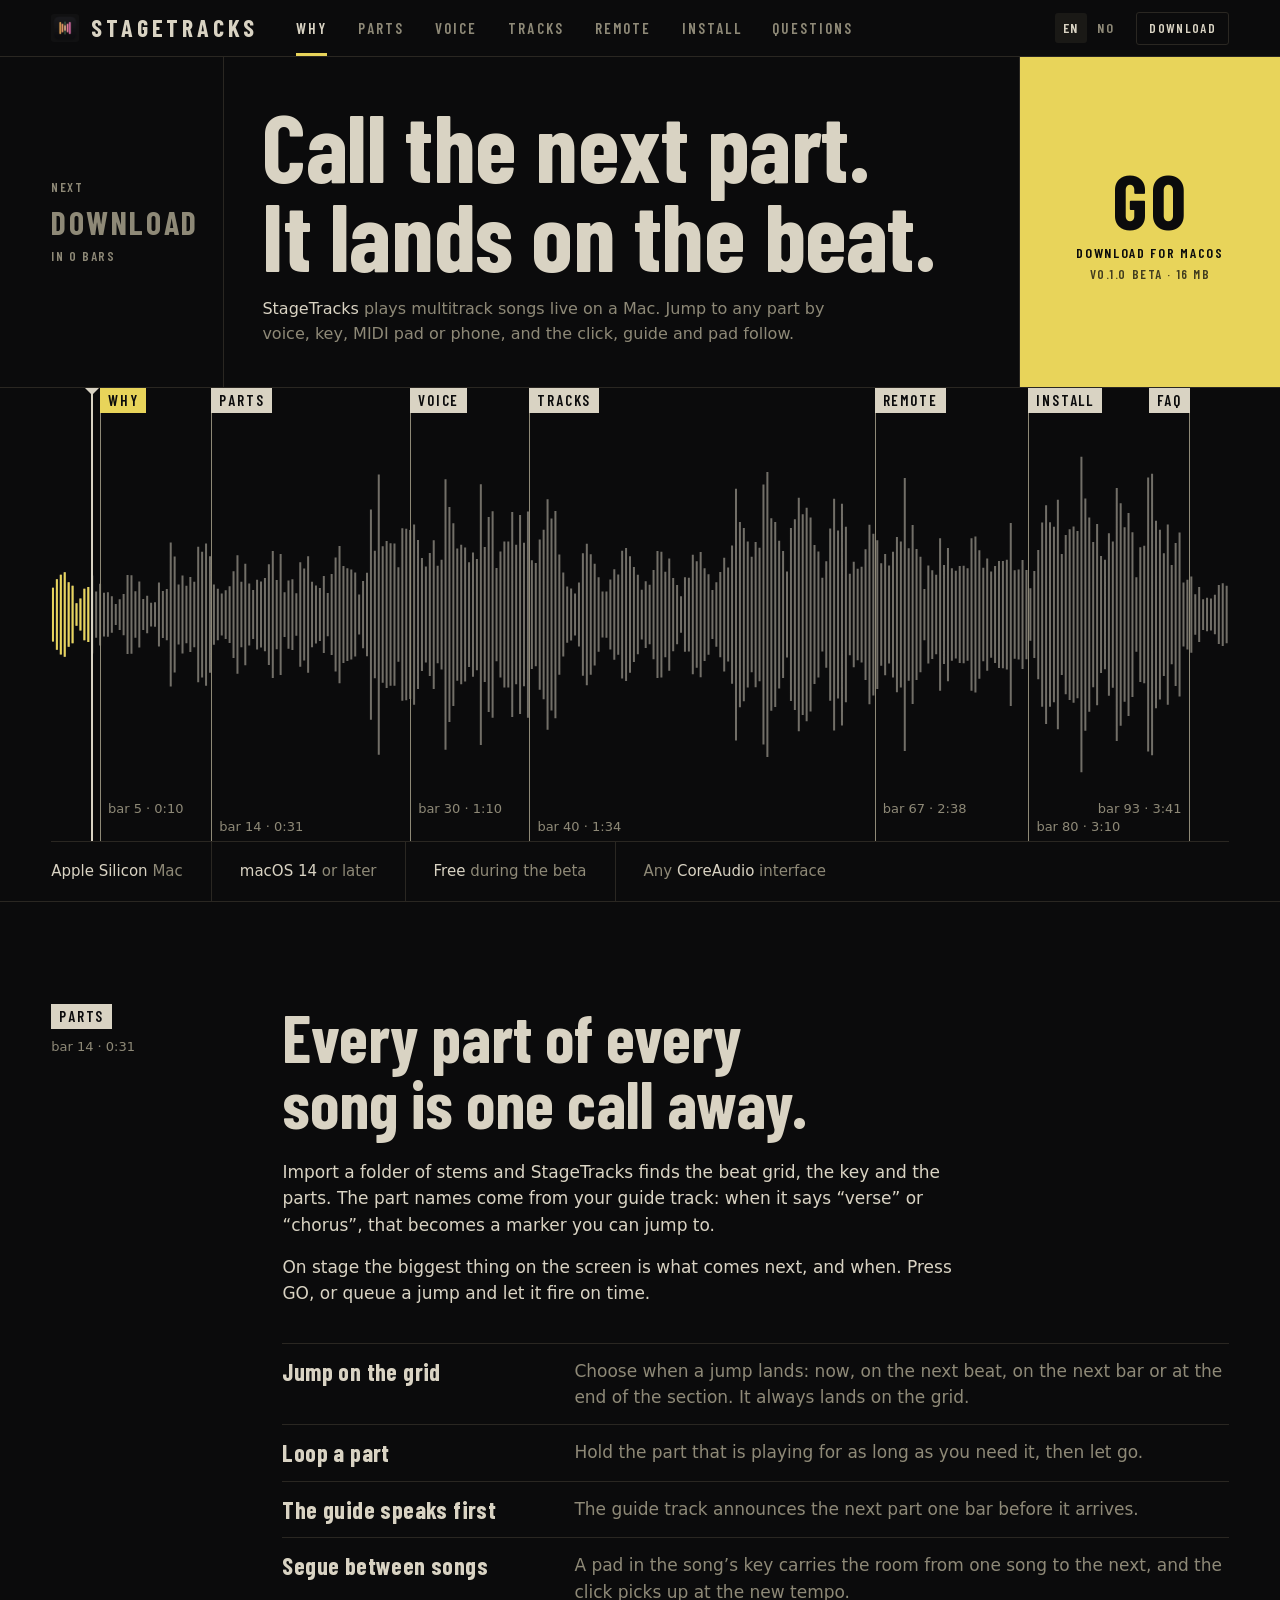
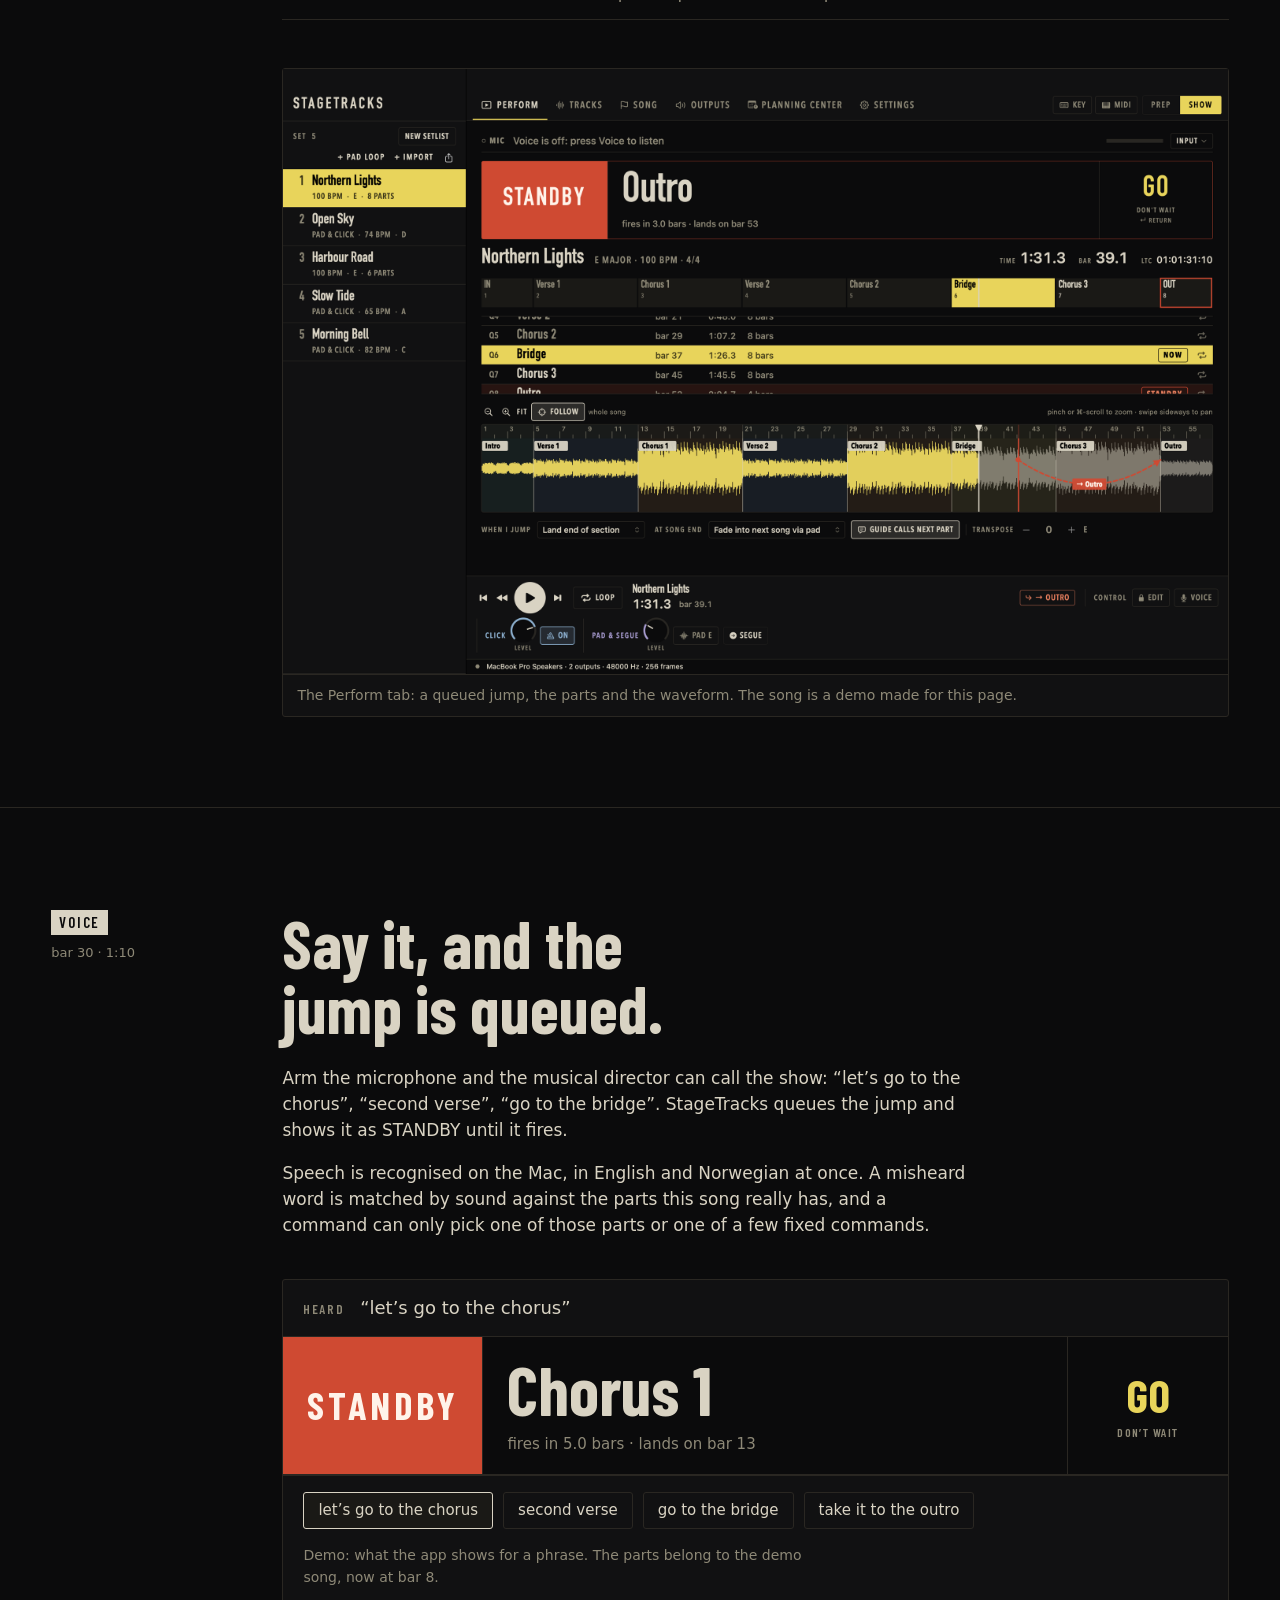
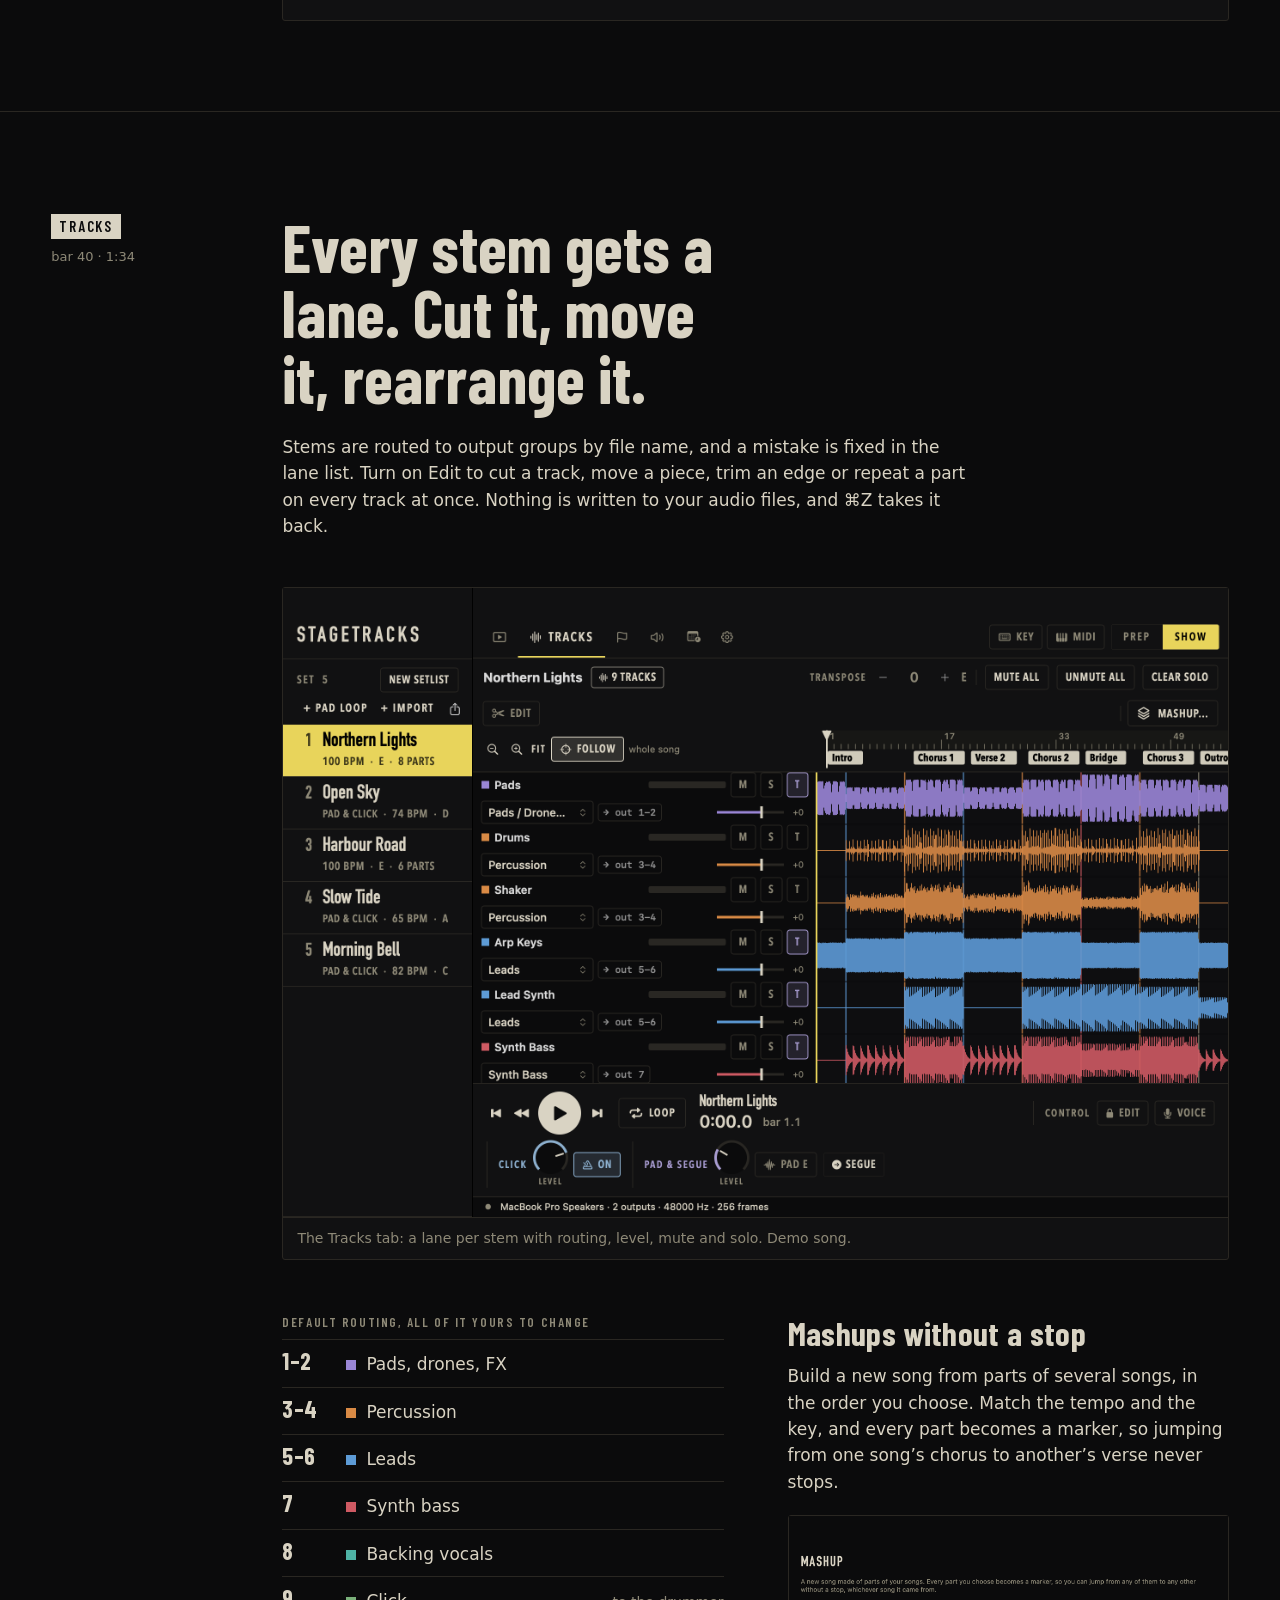
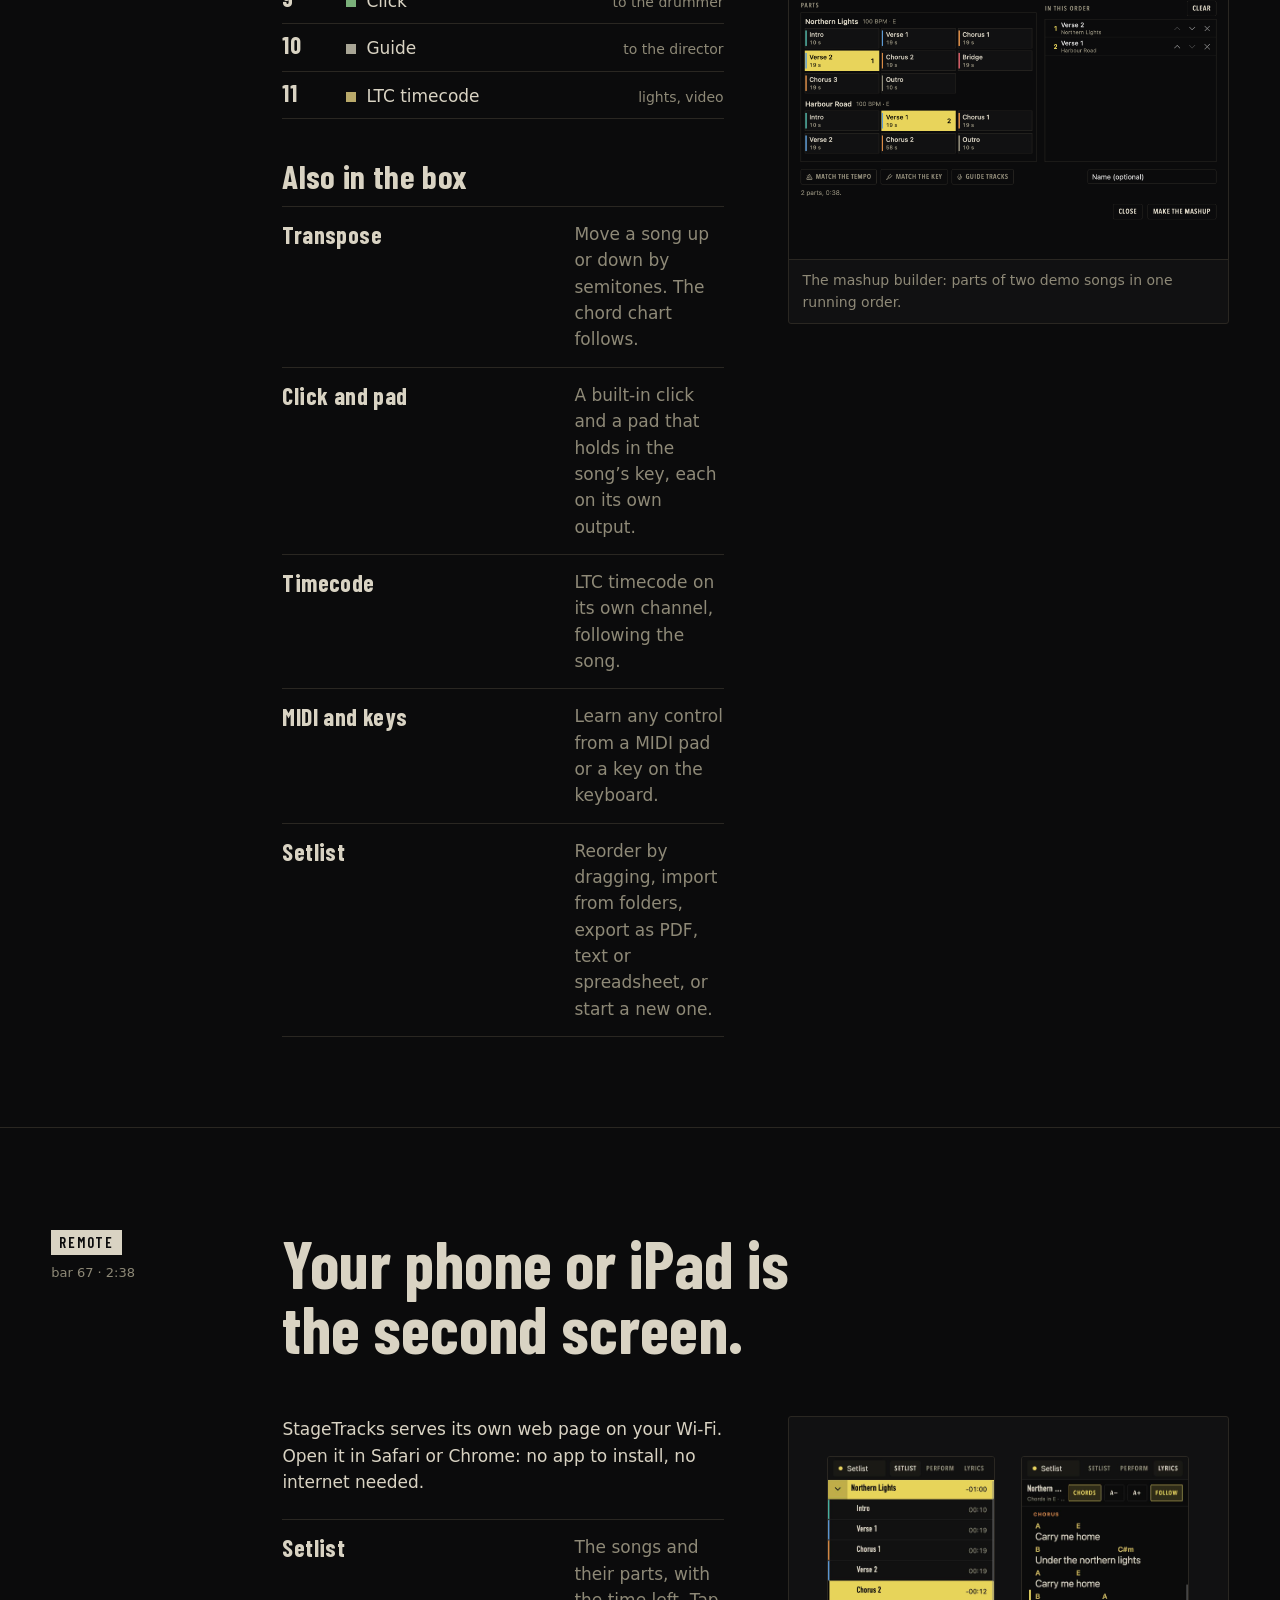
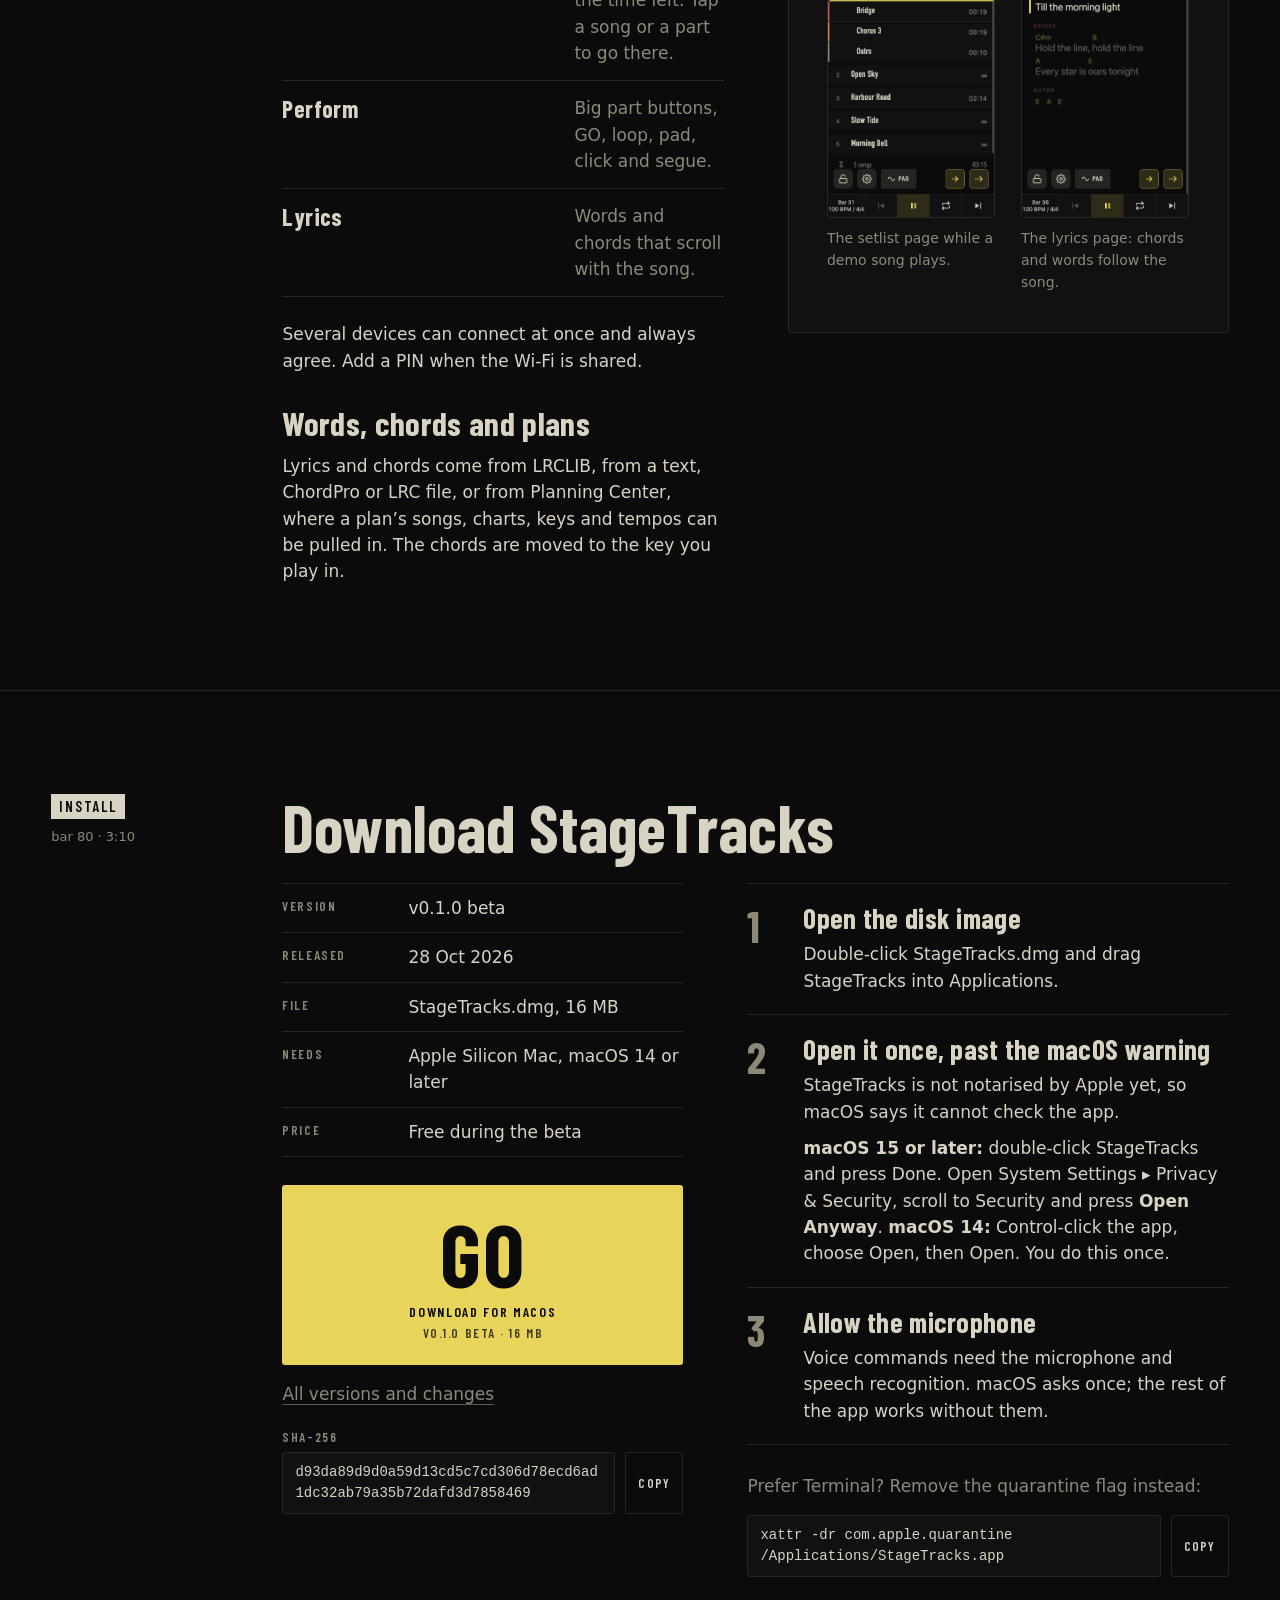
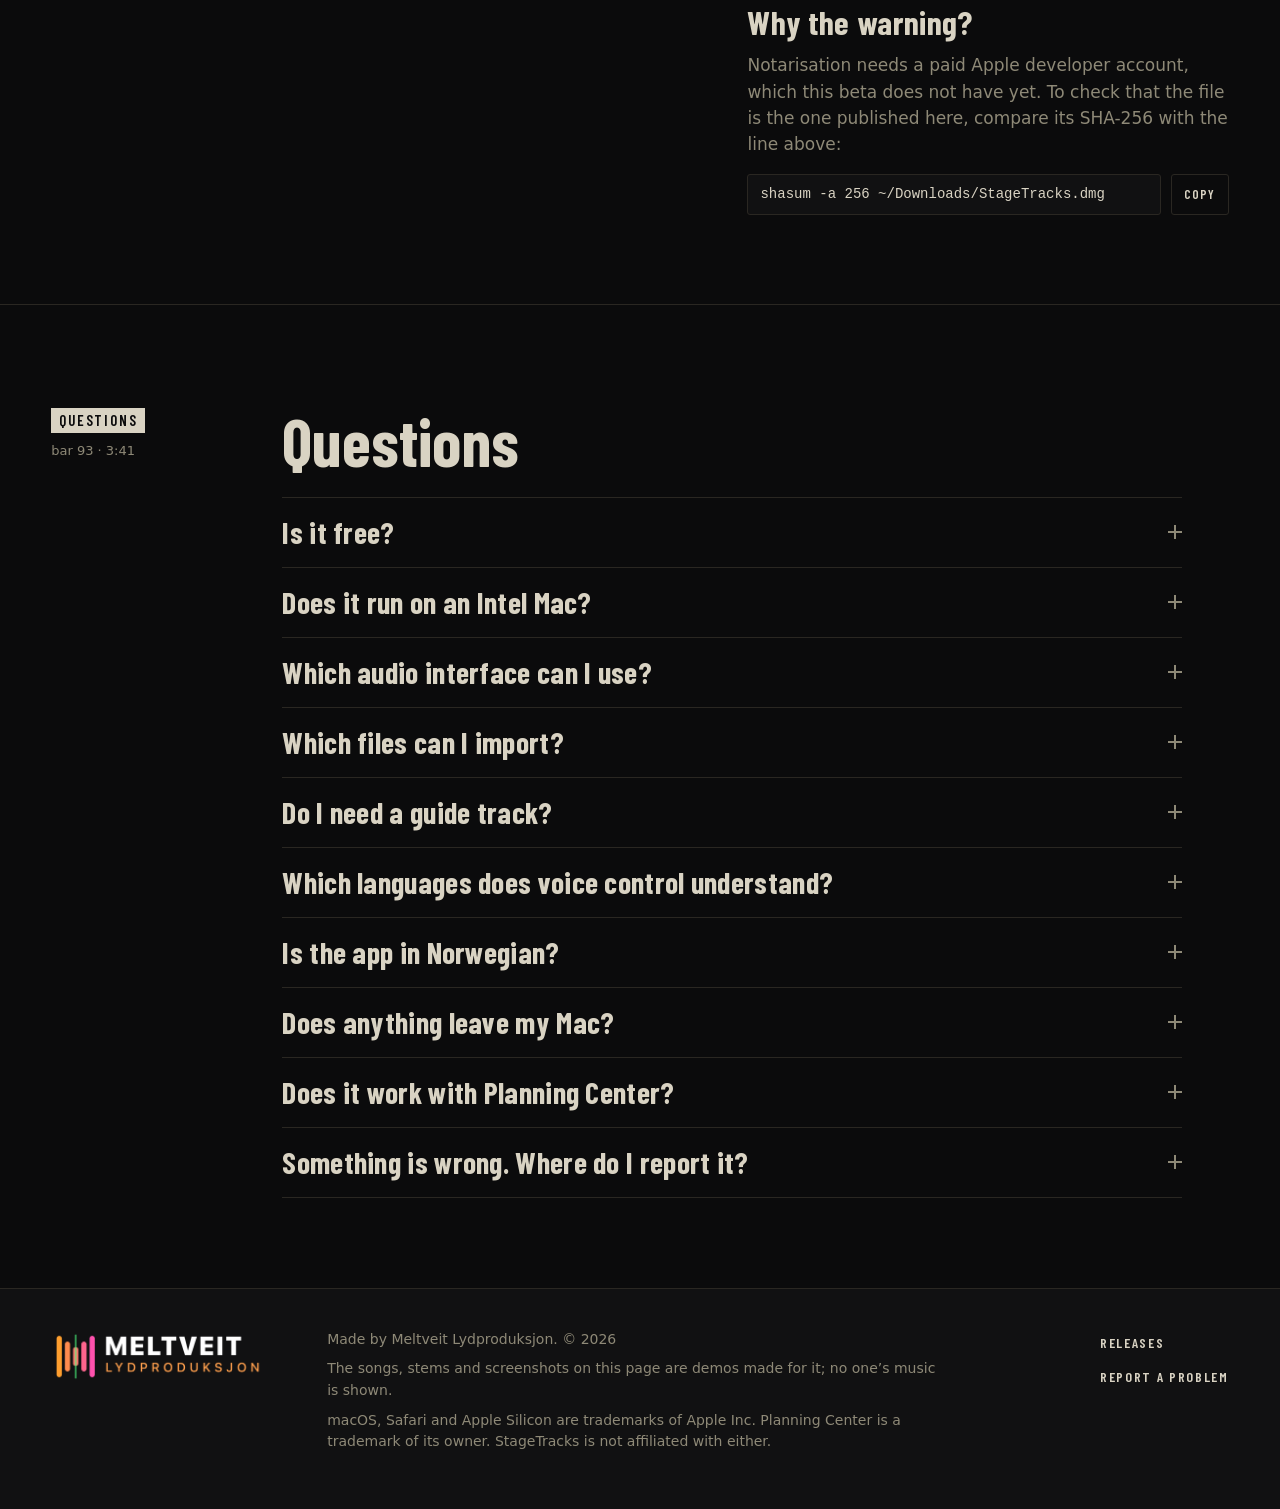
==== index.html @ eb973d1d "StageTracks download site, version 0.1.0 English and Norwegian pages, generated by the project's bui" ====
<!doctype html>
<html lang="en">
<head>
<meta charset="utf-8">
<meta name="viewport" content="width=device-width, initial-scale=1">
<title>StageTracks: multitrack backing tracks for live shows on a Mac</title>
<meta name="description" content="StageTracks plays multitrack songs live on a Mac. Jump between parts by voice, key, MIDI pad or phone. Free beta for Apple Silicon Macs.">
<meta name="theme-color" content="#0B0B0C">
<meta name="color-scheme" content="dark">
<link rel="canonical" href="https://the13thmoose.github.io/Stagetracks/"><link rel="alternate" hreflang="no" href="https://the13thmoose.github.io/Stagetracks/no/"><meta property="og:title" content="StageTracks: multitrack backing tracks for live shows on a Mac"><meta property="og:description" content="StageTracks plays multitrack songs live on a Mac. Jump between parts by voice, key, MIDI pad or phone. Free beta for Apple Silicon Macs."><meta property="og:type" content="website"><meta property="og:image" content="https://the13thmoose.github.io/Stagetracks/assets/img/og.png"><meta name="twitter:card" content="summary_large_image">
<link rel="icon" type="image/png" sizes="32x32" href="assets/img/favicon-32.png">
<link rel="apple-touch-icon" href="assets/img/apple-touch-icon.png">
<link rel="preload" href="assets/fonts/barlow-condensed-700.woff2" as="font" type="font/woff2" crossorigin>
<link rel="stylesheet" href="assets/site.css">
</head>
<body>
<a class="skip" href="#main">Skip to the content</a>
<svg width="0" height="0" style="position:absolute" aria-hidden="true" focusable="false"><defs><path id="wd" vector-effect="non-scaling-stroke" d="M2.0 85.1V114.9M6.0 80.5V119.5M10.0 77.9V122.1M14.0 76.6V123.4M18.0 82.1V117.9M22.0 84.1V115.9M26.0 93.8V106.2M30.0 91.1V108.9M34.0 85.7V114.3M38.0 84.8V115.2M42.0 78.4V121.6M46.0 87.2V112.8M50.0 82.9V117.1M54.0 87.9V112.1M58.0 87.7V112.3M62.0 89.9V110.1M66.0 94.2V105.8M70.0 91.5V108.5M74.0 88.6V111.4M78.0 78.1V121.9M82.0 78.3V121.7M86.0 87.1V112.9M90.0 81.7V118.3M94.0 91.4V108.6M98.0 89.6V110.4M102.0 93.4V106.6M106.0 93.2V106.8M110.0 82.3V117.7M114.0 87.0V113.0M118.0 85.8V114.2M122.0 60.1V139.9M126.0 67.9V132.1M130.0 83.4V116.6M134.0 78.4V121.6M138.0 84.1V115.9M142.0 79.2V120.8M146.0 81.9V118.1M150.0 62.5V137.5M154.0 65.2V134.8M158.0 60.6V139.4M162.0 67.7V132.3M166.0 83.3V116.7M170.0 85.7V114.3M174.0 88.4V111.6M178.0 86.5V113.5M182.0 84.3V115.7M186.0 76.0V124.0M190.0 67.2V132.8M194.0 81.9V118.1M198.0 71.9V128.1M202.0 82.8V117.2M206.0 86.4V113.6M210.0 80.7V119.3M214.0 81.7V118.3M218.0 79.7V120.3M222.0 72.1V127.9M226.0 64.8V135.2M230.0 80.8V119.2M234.0 66.5V133.5M238.0 87.6V112.4M242.0 81.1V118.9M246.0 80.4V119.6M250.0 88.2V111.8M254.0 71.1V128.9M258.0 74.5V125.5M262.0 67.7V132.3M266.0 81.9V118.1M270.0 83.9V116.1M274.0 85.3V114.7M278.0 78.7V121.3M282.0 88.0V112.0M286.0 77.6V122.4M290.0 68.4V131.6M294.0 62.0V138.0M298.0 73.1V126.9M302.0 74.3V125.7M306.0 75.1V124.9M310.0 76.7V123.3M314.0 88.9V111.1M318.0 81.4V118.6M322.0 76.9V123.1M326.0 41.8V158.2M330.0 64.7V135.3M334.0 22.4V177.6M338.0 62.2V137.8M342.0 59.3V140.7M346.0 60.5V139.5M350.0 60.6V139.4M354.0 73.8V126.2M358.0 52.2V147.8M362.0 52.5V147.5M366.0 53.2V146.8M370.0 50.1V149.9M374.0 58.7V141.3M378.0 68.7V131.3M382.0 73.4V126.6M386.0 65.9V134.1M390.0 58.8V141.2M394.0 73.0V127.0M398.0 69.6V130.4M402.0 25.1V174.9M406.0 40.5V159.5M410.0 49.4V150.6M414.0 63.4V136.6M418.0 61.4V138.6M422.0 62.9V137.1M426.0 71.0V129.0M430.0 65.6V134.4M434.0 69.2V130.8M438.0 27.8V172.2M442.0 62.6V137.4M446.0 46.0V154.0M450.0 42.8V157.2M454.0 74.2V125.8M458.0 65.1V134.9M462.0 59.6V140.4M466.0 59.6V140.4M470.0 43.2V156.8M474.0 61.4V138.6M478.0 44.9V155.1M482.0 60.3V139.7M486.0 42.9V157.1M490.0 69.9V130.1M494.0 71.4V128.6M498.0 58.4V141.6M502.0 53.1V146.9M506.0 36.2V163.8M510.0 46.8V153.2M514.0 42.6V157.4M518.0 66.7V133.3M522.0 76.7V123.3M526.0 84.4V115.6M530.0 85.6V114.4M534.0 88.4V111.6M538.0 82.3V117.7M542.0 66.1V133.9M546.0 60.8V139.2M550.0 66.6V133.4M554.0 71.8V128.2M558.0 79.4V120.6M562.0 87.3V112.7M566.0 87.2V112.8M570.0 80.6V119.4M574.0 74.9V125.1M578.0 77.8V122.2M582.0 64.6V135.4M586.0 63.2V136.8M590.0 67.7V132.3M594.0 73.7V126.3M598.0 78.0V122.0M602.0 86.2V113.8M606.0 81.5V118.5M610.0 83.5V116.5M614.0 75.3V124.7M618.0 64.8V135.2M622.0 65.2V134.8M626.0 76.3V123.7M630.0 68.9V131.1M634.0 79.7V120.3M638.0 83.6V116.4M642.0 89.9V110.1M646.0 79.4V120.6M650.0 79.6V120.4M654.0 66.9V133.1M658.0 70.5V129.5M662.0 65.3V134.7M666.0 74.3V125.7M670.0 77.7V122.3M674.0 86.4V113.6M678.0 82.1V117.9M682.0 76.4V123.6M686.0 68.5V131.5M690.0 74.0V126.0M694.0 61.7V138.3M698.0 30.3V169.7M702.0 48.7V151.3M706.0 52.0V148.0M710.0 59.6V140.4M714.0 68.0V132.0M718.0 59.8V140.2M722.0 63.0V137.0M726.0 28.0V172.0M730.0 21.1V178.9M734.0 46.7V153.3M738.0 48.8V151.2M742.0 59.1V140.9M746.0 64.8V135.2M750.0 76.2V123.8M754.0 52.1V147.9M758.0 47.2V152.8M762.0 35.3V164.7M766.0 44.4V155.6M770.0 40.9V159.1M774.0 46.3V153.7M778.0 61.5V138.5M782.0 65.1V134.9M786.0 79.6V120.4M790.0 70.5V129.5M794.0 52.3V147.7M798.0 35.8V164.2M802.0 53.5V146.5M806.0 38.6V161.4M810.0 51.4V148.6M814.0 77.4V122.6M818.0 70.8V129.2M822.0 74.7V125.3M826.0 73.5V126.5M830.0 63.8V136.2M834.0 50.3V149.7M838.0 55.2V144.8M842.0 58.8V141.2M846.0 71.6V128.4M850.0 66.4V133.6M854.0 72.9V127.1M858.0 65.2V134.8M862.0 57.0V143.0M866.0 59.6V140.4M870.0 24.4V175.6M874.0 63.3V136.7M878.0 50.4V149.6M882.0 63.7V136.3M886.0 68.0V132.0M890.0 85.8V114.2M894.0 72.9V127.1M898.0 75.4V124.6M902.0 78.0V122.0M906.0 57.8V142.2M910.0 72.6V127.4M914.0 63.1V136.9M918.0 74.4V125.6M922.0 75.7V124.3M926.0 73.1V126.9M930.0 73.0V127.0M934.0 74.4V125.6M938.0 57.8V142.2M942.0 56.8V143.2M946.0 64.4V135.6M950.0 74.1V125.9M954.0 68.9V131.1M958.0 76.1V123.9M962.0 73.1V126.9M966.0 70.4V129.6M970.0 70.3V129.7M974.0 69.6V130.4M978.0 49.3V150.7M982.0 75.5V124.5M986.0 75.1V124.9M990.0 69.8V130.2M994.0 75.3V124.7M998.0 85.5V114.5M1002.0 75.9V124.1M1006.0 64.2V135.8M1010.0 49.0V151.0M1014.0 39.4V160.6M1018.0 48.9V151.1M1022.0 51.4V148.6M1026.0 36.4V163.6M1030.0 66.5V133.5M1034.0 55.9V144.1M1038.0 52.7V147.3M1042.0 51.2V148.8M1046.0 53.7V146.3M1050.0 12.6V187.4M1054.0 35.7V164.3M1058.0 46.2V153.8M1062.0 59.8V140.2M1066.0 49.8V150.2M1070.0 67.6V132.4M1074.0 69.7V130.3M1078.0 55.0V145.0M1082.0 59.5V140.5M1086.0 29.9V170.1M1090.0 38.4V161.6M1094.0 51.7V148.3M1098.0 43.8V156.2M1102.0 54.4V145.6M1106.0 79.4V120.6M1110.0 62.7V137.3M1114.0 61.9V138.1M1118.0 24.1V175.9M1122.0 22.0V178.0M1126.0 48.1V151.9M1130.0 53.0V147.0M1134.0 66.0V134.0M1138.0 50.1V149.9M1142.0 72.5V127.5M1146.0 60.4V139.6M1150.0 54.6V145.4M1154.0 82.3V117.7M1158.0 80.7V119.3M1162.0 78.9V121.1M1166.0 88.8V111.2M1170.0 84.8V115.2M1174.0 91.5V108.5M1178.0 90.7V109.3M1182.0 91.1V108.9M1186.0 89.1V110.9M1190.0 83.7V116.3M1194.0 82.6V117.4M1198.0 84.1V115.9"/><path id="ws" vector-effect="non-scaling-stroke" d="M6.0 86.8V113.2M18.0 85.1V114.9M30.0 86.9V113.1M42.0 77.6V122.4M54.0 90.5V109.5M66.0 88.0V112.0M78.0 87.4V112.6M90.0 93.8V106.2M102.0 88.8V111.2M114.0 85.1V114.9M126.0 81.9V118.1M138.0 72.4V127.6M150.0 66.1V133.9M162.0 75.7V124.3M174.0 76.5V123.5M186.0 88.1V111.9M198.0 87.7V112.3M210.0 87.2V112.8M222.0 76.8V123.2M234.0 63.1V136.9M246.0 67.5V132.5M258.0 64.6V135.4M270.0 77.1V122.9M282.0 76.4V123.6M294.0 88.8V111.2M306.0 87.0V113.0M318.0 79.4V120.6M330.0 48.2V151.8M342.0 49.8V150.2M354.0 60.2V139.8M366.0 54.2V145.8M378.0 62.8V137.2M390.0 68.5V131.5M402.0 62.3V137.7M414.0 77.3V122.7M426.0 54.8V145.2M438.0 42.7V157.3M450.0 64.5V135.5M462.0 47.4V152.6M474.0 44.9V155.1M486.0 69.7V130.3M498.0 64.6V135.4M510.0 60.2V139.8M522.0 89.1V110.9M534.0 80.2V119.8M546.0 83.3V116.7M558.0 70.1V129.9M570.0 60.5V139.5M582.0 77.5V122.5M594.0 84.5V115.5M606.0 86.6V113.4M618.0 83.6V116.4M630.0 90.2V109.8M642.0 87.3V112.7M654.0 76.5V123.5M666.0 62.7V137.3M678.0 71.4V128.6M690.0 73.3V126.7M702.0 46.8V153.2M714.0 73.7V126.3M726.0 67.2V132.8M738.0 77.2V122.8M750.0 60.6V139.4M762.0 37.6V162.4M774.0 63.3V136.7M786.0 38.1V161.9M798.0 39.0V161.0M810.0 64.9V135.1M822.0 68.9V131.1M834.0 57.5V142.5M846.0 58.1V141.9M858.0 73.9V126.1M870.0 46.2V153.8M882.0 25.4V174.6M894.0 68.1V131.9M906.0 59.1V140.9M918.0 79.1V120.9M930.0 77.4V122.6M942.0 76.6V123.4M954.0 78.1V121.9M966.0 70.1V129.9M978.0 78.4V121.6M990.0 66.9V133.1M1002.0 49.1V150.9M1014.0 34.5V165.5M1026.0 49.9V150.1M1038.0 62.1V137.9M1050.0 53.9V146.1M1062.0 64.6V135.4M1074.0 74.2V125.8M1086.0 36.6V163.4M1098.0 46.6V153.4M1110.0 38.0V162.0M1122.0 51.9V148.1M1134.0 50.4V149.6M1146.0 64.7V135.3M1158.0 93.6V106.4M1170.0 89.7V110.3M1182.0 92.1V107.9M1194.0 82.5V117.5"/></defs></svg>
<header class="top"><div class="top-in"><a class="brand" href="./" aria-label="StageTracks home"><img src="assets/img/favicon-64.png" alt="" width="28" height="28"><span>STAGETRACKS</span></a><div class="slot"><nav class="nav" aria-label="Sections"><a href="#why">Why</a><a href="#parts">Parts</a><a href="#voice">Voice</a><a href="#tracks">Tracks</a><a href="#remote">Remote</a><a href="#install">Install</a><a href="#faq">Questions</a></nav><nav class="map mini" aria-label="Song map, current position"><div class="bars" aria-hidden="true"><svg class="r dense" viewBox="0 0 1200 200" preserveAspectRatio="none"><use href="#wd"/></svg><svg class="r sparse" viewBox="0 0 1200 200" preserveAspectRatio="none"><use href="#ws"/></svg><svg class="p dense" viewBox="0 0 1200 200" preserveAspectRatio="none"><use href="#wd"/></svg><svg class="p sparse" viewBox="0 0 1200 200" preserveAspectRatio="none"><use href="#ws"/></svg></div><a class="fl on" href="#why" data-f="why" title="Why" style="--f:3.5%"><em>Why</em><small data-bar="bar">bar 4 · 0:07</small></a><a class="fl" href="#parts" data-f="parts" title="Parts" style="--f:11%"><em>Parts</em><small data-bar="bar">bar 11 · 0:24</small></a><a class="fl" href="#voice" data-f="voice" title="Voice" style="--f:27%"><em>Voice</em><small data-bar="bar">bar 27 · 1:02</small></a><a class="fl" href="#tracks" data-f="tracks" title="Tracks" style="--f:41%"><em>Tracks</em><small data-bar="bar">bar 40 · 1:34</small></a><a class="fl" href="#remote" data-f="remote" title="Remote" style="--f:63%"><em>Remote</em><small data-bar="bar">bar 61 · 2:24</small></a><a class="fl" href="#install" data-f="install" title="Install" style="--f:79%"><em>Install</em><small data-bar="bar">bar 76 · 3:00</small></a><a class="fl flip" href="#faq" data-f="faq" title="Questions" style="--f:90%"><em>FAQ</em><small data-bar="bar">bar 87 · 3:26</small></a><div class="ph"></div></nav></div><div class="tools"><div class="lang" role="group" aria-label="Language"><a href="./" hreflang="en" lang="en" aria-current="true">EN</a><a href="no/" hreflang="no" lang="no">NO</a></div><a class="btn dl-btn" href="#install">Download</a></div></div></header>
<main id="main">
<section class="hero" id="why" data-part="why" aria-label="StageTracks"><div class="call"><div class="nx"><span class="lab">Next</span><span class="cue">DOWNLOAD</span><span class="lab">in 0 bars</span></div><div class="mid"><h1>Call the next part.<br>It lands on the beat.</h1><p class="lead"><b>StageTracks</b> plays multitrack songs live on a Mac. Jump to any part by voice, key, MIDI pad or phone, and the click, guide and pad follow.</p></div><a class="go" href="https://github.com/The13ThMoose/Stagetracks/releases/latest/download/StageTracks.dmg"><b>GO</b><span>Download for macOS</span><span>v0.1.0 beta · 16 MB</span></a></div><nav class="map hero-map" aria-label="Song map"><div class="bars" aria-hidden="true"><svg class="r dense" viewBox="0 0 1200 200" preserveAspectRatio="none"><use href="#wd"/></svg><svg class="r sparse" viewBox="0 0 1200 200" preserveAspectRatio="none"><use href="#ws"/></svg><svg class="p dense" viewBox="0 0 1200 200" preserveAspectRatio="none"><use href="#wd"/></svg><svg class="p sparse" viewBox="0 0 1200 200" preserveAspectRatio="none"><use href="#ws"/></svg></div><a class="fl on" href="#why" data-f="why" title="Why" style="--f:3.5%"><em>Why</em><small data-bar="bar">bar 4 · 0:07</small></a><a class="fl" href="#parts" data-f="parts" title="Parts" style="--f:11%"><em>Parts</em><small data-bar="bar">bar 11 · 0:24</small></a><a class="fl" href="#voice" data-f="voice" title="Voice" style="--f:27%"><em>Voice</em><small data-bar="bar">bar 27 · 1:02</small></a><a class="fl" href="#tracks" data-f="tracks" title="Tracks" style="--f:41%"><em>Tracks</em><small data-bar="bar">bar 40 · 1:34</small></a><a class="fl" href="#remote" data-f="remote" title="Remote" style="--f:63%"><em>Remote</em><small data-bar="bar">bar 61 · 2:24</small></a><a class="fl" href="#install" data-f="install" title="Install" style="--f:79%"><em>Install</em><small data-bar="bar">bar 76 · 3:00</small></a><a class="fl flip" href="#faq" data-f="faq" title="Questions" style="--f:90%"><em>FAQ</em><small data-bar="bar">bar 87 · 3:26</small></a><div class="ph"></div></nav><ul class="reqs"><li><b>Apple Silicon</b> Mac</li><li><b>macOS 14</b> or later</li><li><b>Free</b> during the beta</li><li>Any <b>CoreAudio</b> interface</li></ul></section>
<section class="part" id="parts" data-part="parts" aria-labelledby="parts-h"><div class="in"><div class="gut"><span class="flag">Parts</span><span class="pos" data-bar="bar">bar 11 · 0:24</span></div><div class="main"><h2 id="parts-h">Every part of every song is one call away.</h2><p>Import a folder of stems and StageTracks finds the beat grid, the key and the parts. The part names come from your guide track: when it says “verse” or “chorus”, that becomes a marker you can jump to.</p><p>On stage the biggest thing on the screen is what comes next, and when. Press GO, or queue a jump and let it fire on time.</p><dl class="rows"><div><dt>Jump on the grid</dt><dd>Choose when a jump lands: now, on the next beat, on the next bar or at the end of the section. It always lands on the grid.</dd></div><div><dt>Loop a part</dt><dd>Hold the part that is playing for as long as you need it, then let go.</dd></div><div><dt>The guide speaks first</dt><dd>The guide track announces the next part one bar before it arrives.</dd></div><div><dt>Segue between songs</dt><dd>A pad in the song’s key carries the room from one song to the next, and the click picks up at the new tempo.</dd></div></dl><figure class="shot"><div class="pan"><img src="assets/img/app-perform.png" alt="The Perform tab of StageTracks: a STANDBY call for the Outro, the list of parts and the waveform of the demo song Northern Lights." width="2400" height="1536" loading="lazy" decoding="async"></div><figcaption>The Perform tab: a queued jump, the parts and the waveform. The song is a demo made for this page.</figcaption></figure></div></div></section>
<section class="part" id="voice" data-part="voice" aria-labelledby="voice-h"><div class="in"><div class="gut"><span class="flag">Voice</span><span class="pos" data-bar="bar">bar 27 · 1:02</span></div><div class="main"><h2 id="voice-h">Say it, and the jump is queued.</h2><p>Arm the microphone and the musical director can call the show: “let’s go to the chorus”, “second verse”, “go to the bridge”. StageTracks queues the jump and shows it as STANDBY until it fires.</p><p>Speech is recognised on the Mac, in English and Norwegian at once. A misheard word is matched by sound against the parts this song really has, and a command can only pick one of those parts or one of a few fixed commands.</p><div class="demo" data-demo><div class="heard"><span class="lab">Heard</span><q data-heard>let’s go to the chorus</q></div><div class="call" data-state="standby"><div class="st">STANDBY</div><div class="nm" aria-live="polite"><strong data-name>Chorus 1</strong><span data-detail>fires in 5.0 bars · lands on bar 13</span></div><div class="gk"><b>GO</b><span>Don’t wait</span></div></div><div class="chips" role="group" aria-label="Heard"><button class="chip" type="button" aria-pressed="true" data-said="let’s go to the chorus" data-name="Chorus 1" data-detail="fires in 5.0 bars · lands on bar 13">let’s go to the chorus</button><button class="chip" type="button" aria-pressed="false" data-said="second verse" data-name="Verse 2" data-detail="fires in 5.0 bars · lands on bar 21">second verse</button><button class="chip" type="button" aria-pressed="false" data-said="go to the bridge" data-name="Bridge" data-detail="fires in 5.0 bars · lands on bar 37">go to the bridge</button><button class="chip" type="button" aria-pressed="false" data-said="take it to the outro" data-name="Outro" data-detail="fires in 5.0 bars · lands on bar 53">take it to the outro</button></div><p class="demo-note">Demo: what the app shows for a phrase. The parts belong to the demo song, now at bar 8.</p></div></div></div></section>
<section class="part" id="tracks" data-part="tracks" aria-labelledby="tracks-h"><div class="in"><div class="gut"><span class="flag">Tracks</span><span class="pos" data-bar="bar">bar 40 · 1:34</span></div><div class="main"><h2 id="tracks-h">Every stem gets a lane. Cut it, move it, rearrange it.</h2><p>Stems are routed to output groups by file name, and a mistake is fixed in the lane list. Turn on Edit to cut a track, move a piece, trim an edge or repeat a part on every track at once. Nothing is written to your audio files, and ⌘Z takes it back.</p><figure class="shot"><div class="pan"><img src="assets/img/app-tracks.png" alt="The Tracks tab: a waveform lane for each of the demo song’s nine stems, with output group, level, mute and solo." width="2200" height="1464" loading="lazy" decoding="async"></div><figcaption>The Tracks tab: a lane per stem with routing, level, mute and solo. Demo song.</figcaption></figure><div class="split"><div><table class="patch"><caption>Default routing, all of it yours to change</caption><tr><td class="ch tab">1–2</td><td><i class="sw" style="background:var(--t-pads)"></i>Pads, drones, FX</td><td class="note"></td></tr><tr><td class="ch tab">3–4</td><td><i class="sw" style="background:var(--t-perc)"></i>Percussion</td><td class="note"></td></tr><tr><td class="ch tab">5–6</td><td><i class="sw" style="background:var(--t-leads)"></i>Leads</td><td class="note"></td></tr><tr><td class="ch tab">7</td><td><i class="sw" style="background:var(--t-bass)"></i>Synth bass</td><td class="note"></td></tr><tr><td class="ch tab">8</td><td><i class="sw" style="background:var(--t-bgv)"></i>Backing vocals</td><td class="note"></td></tr><tr><td class="ch tab">9</td><td><i class="sw" style="background:var(--t-click)"></i>Click</td><td class="note">to the drummer</td></tr><tr><td class="ch tab">10</td><td><i class="sw" style="background:var(--t-guide)"></i>Guide</td><td class="note">to the director</td></tr><tr><td class="ch tab">11</td><td><i class="sw" style="background:var(--t-ltc)"></i>LTC timecode</td><td class="note">lights, video</td></tr></table><h3 style="margin-top:40px">Also in the box</h3><dl class="rows" style="margin-top:0"><div><dt>Transpose</dt><dd>Move a song up or down by semitones. The chord chart follows.</dd></div><div><dt>Click and pad</dt><dd>A built-in click and a pad that holds in the song’s key, each on its own output.</dd></div><div><dt>Timecode</dt><dd>LTC timecode on its own channel, following the song.</dd></div><div><dt>MIDI and keys</dt><dd>Learn any control from a MIDI pad or a key on the keyboard.</dd></div><div><dt>Setlist</dt><dd>Reorder by dragging, import from folders, export as PDF, text or spreadsheet, or start a new one.</dd></div></dl></div><div><h3>Mashups without a stop</h3><p>Build a new song from parts of several songs, in the order you choose. Match the tempo and the key, and every part becomes a marker, so jumping from one song’s chorus to another’s verse never stops.</p><figure class="shot"><div class="pan"><img src="assets/img/app-mashup.png" alt="The mashup builder: parts of two demo songs, Northern Lights and Harbour Road, in one running order." width="1640" height="1280" loading="lazy" decoding="async"></div><figcaption>The mashup builder: parts of two demo songs in one running order.</figcaption></figure></div></div></div></div></section>
<section class="part" id="remote" data-part="remote" aria-labelledby="remote-h"><div class="in"><div class="gut"><span class="flag">Remote</span><span class="pos" data-bar="bar">bar 61 · 2:24</span></div><div class="main"><h2 id="remote-h">Your phone or iPad is the second screen.</h2><div class="split"><div><p>StageTracks serves its own web page on your Wi-Fi. Open it in Safari or Chrome: no app to install, no internet needed.</p><dl class="rows" style="margin:24px 0"><div><dt>Setlist</dt><dd>The songs and their parts, with the time left. Tap a song or a part to go there.</dd></div><div><dt>Perform</dt><dd>Big part buttons, GO, loop, pad, click and segue.</dd></div><div><dt>Lyrics</dt><dd>Words and chords that scroll with the song.</dd></div></dl><p>Several devices can connect at once and always agree. Add a PIN when the Wi-Fi is shared.</p><h3 style="margin-top:32px">Words, chords and plans</h3><p>Lyrics and chords come from LRCLIB, from a text, ChordPro or LRC file, or from Planning Center, where a plan’s songs, charts, keys and tempos can be pulled in. The chords are moved to the key you play in.</p></div><div class="phones"><figure><img src="assets/img/remote-setlist.jpg" alt="The web remote’s setlist page on a phone while Chorus 2 of the demo song plays, with the time left in each part." width="750" height="1624" loading="lazy" decoding="async"><figcaption>The setlist page while a demo song plays.</figcaption></figure><figure><img src="assets/img/remote-lyrics.jpg" alt="The web remote’s lyrics page on a phone: the chorus of the demo song with chords above the words and the current line marked." width="750" height="1624" loading="lazy" decoding="async"><figcaption>The lyrics page: chords and words follow the song.</figcaption></figure></div></div></div></div></section>
<section class="part" id="install" data-part="install" aria-labelledby="install-h"><div class="in"><div class="gut"><span class="flag">Install</span><span class="pos" data-bar="bar">bar 76 · 3:00</span></div><div class="main"><h2 id="install-h">Download StageTracks</h2><div class="dl"><div><dl class="facts"><div><dt>Version</dt><dd>v0.1.0 beta</dd></div><div><dt>Released</dt><dd>28 Oct 2026</dd></div><div><dt>File</dt><dd>StageTracks.dmg, 16 MB</dd></div><div><dt>Needs</dt><dd>Apple Silicon Mac, macOS 14 or later</dd></div><div><dt>Price</dt><dd>Free during the beta</dd></div></dl><a class="go xl" href="https://github.com/The13ThMoose/Stagetracks/releases/latest/download/StageTracks.dmg"><b>GO</b><span>Download for macOS</span><span>v0.1.0 beta · 16 MB</span></a><p class="dim" style="margin-top:16px"><a href="https://github.com/The13ThMoose/Stagetracks/releases">All versions and changes</a></p><div class="sha"><span class="lab">SHA-256</span><div class="code"><code id="sha">d93da89d9d0a59d13cd5c7cd306d78ecd6ad1dc32ab79a35b72dafd3d7858469</code><button class="btn" type="button" data-copy="sha" data-done="Copied">Copy</button></div></div></div><div><ol class="steps"><li><div><h3>Open the disk image</h3><p>Double-click StageTracks.dmg and drag StageTracks into Applications.</p></div></li><li><div><h3>Open it once, past the macOS warning</h3><p>StageTracks is not notarised by Apple yet, so macOS says it cannot check the app.</p><p><b>macOS 15 or later:</b> double-click StageTracks and press Done. Open System Settings ▸ Privacy &amp; Security, scroll to Security and press <b>Open Anyway</b>. <b>macOS 14:</b> Control-click the app, choose Open, then Open. You do this once.</p></div></li><li><div><h3>Allow the microphone</h3><p>Voice commands need the microphone and speech recognition. macOS asks once; the rest of the app works without them.</p></div></li></ol><div class="why"><p>Prefer Terminal? Remove the quarantine flag instead:</p><div class="code"><code id="xattr">xattr -dr com.apple.quarantine /Applications/StageTracks.app</code><button class="btn" type="button" data-copy="xattr" data-done="Copied">Copy</button></div><h3 style="margin-top:28px">Why the warning?</h3><p>Notarisation needs a paid Apple developer account, which this beta does not have yet. To check that the file is the one published here, compare its SHA-256 with the line above:</p><div class="code"><code id="shacmd">shasum -a 256 ~/Downloads/StageTracks.dmg</code><button class="btn" type="button" data-copy="shacmd" data-done="Copied">Copy</button></div></div></div></div></div></div></section>
<section class="part" id="faq" data-part="faq" aria-labelledby="faq-h"><div class="in"><div class="gut"><span class="flag">Questions</span><span class="pos" data-bar="bar">bar 87 · 3:26</span></div><div class="main"><h2 id="faq-h">Questions</h2><div class="faq"><details><summary>Is it free?<i aria-hidden="true"></i></summary><div class="ans"><p>Yes, while it is in beta. What happens after the beta will be announced here.</p></div></details><details><summary>Does it run on an Intel Mac?<i aria-hidden="true"></i></summary><div class="ans"><p>No. This build is for Apple Silicon (M1 or later) and needs macOS 14 or later.</p></div></details><details><summary>Which audio interface can I use?<i aria-hidden="true"></i></summary><div class="ans"><p>Any CoreAudio interface, with any number of outputs. StageTracks talks to the device directly, so a 16-channel USB interface gets 16 outputs. If a device misbehaves, the Outputs tab can copy an audio report for you to send along.</p></div></details><details><summary>Which files can I import?<i aria-hidden="true"></i></summary><div class="ans"><p>A folder of stems per song (WAV, AIFF, CAF, MP3, M4A or FLAC), a folder of song folders, or drop them on the window. Stems are routed by file name: Click, Guide, Synth Bass, BGVs and so on.</p></div></details><details><summary>Do I need a guide track?<i aria-hidden="true"></i></summary><div class="ans"><p>No, but with one the parts are named for you; each spoken call is read on the Mac. Without it the parts get neutral names you can change, and markers can be placed by hand.</p></div></details><details><summary>Which languages does voice control understand?<i aria-hidden="true"></i></summary><div class="ans"><p>English and Norwegian at once. On macOS 26 English uses Apple’s newer speech analyzer, which copes better with noise.</p></div></details><details><summary>Is the app in Norwegian?<i aria-hidden="true"></i></summary><div class="ans"><p>The app is in English. Voice control understands Norwegian, and this page comes in both languages.</p></div></details><details><summary>Does anything leave my Mac?<i aria-hidden="true"></i></summary><div class="ans"><p>Audio and speech stay on the Mac. Lookups you ask for, such as lyrics from LRCLIB or your plans from Planning Center, go to those services. If you store your own Claude API key for the optional language-model fallback, the phrase is sent to that service for a decision when the rules cannot decide.</p></div></details><details><summary>Does it work with Planning Center?<i aria-hidden="true"></i></summary><div class="ans"><p>Yes. Sign in from the Planning Center tab to see your services and plans, take a plan’s chart, key and tempo into a song, or add a plan’s song as a pad and click loop. Signing in needs an API client ID that you create for your own Planning Center account.</p></div></details><details><summary>Something is wrong. Where do I report it?<i aria-hidden="true"></i></summary><div class="ans"><p>Open an issue on <a href="https://github.com/The13ThMoose/Stagetracks/issues">GitHub</a>. Say which macOS you run and what you did; the Outputs tab can copy an audio report for audio problems.</p></div></details></div></div></div></section>
</main>
<footer class="foot"><div class="foot-in"><img src="assets/img/meltveit-logo.png" alt="Meltveit Lydproduksjon" width="900" height="225" loading="lazy"><div><p>Made by Meltveit Lydproduksjon. © 2026</p><p>The songs, stems and screenshots on this page are demos made for it; no one’s music is shown.</p><p>macOS, Safari and Apple Silicon are trademarks of Apple Inc. Planning Center is a trademark of its owner. StageTracks is not affiliated with either.</p></div><ul><li><a href="https://github.com/The13ThMoose/Stagetracks/releases">Releases</a></li><li><a href="https://github.com/The13ThMoose/Stagetracks/issues">Report a problem</a></li></ul></div></footer>
<script src="assets/site.js" defer></script>
</body>
</html>
---- assets/site.css ----
/* StageTracks download site. The app's Prompt Book, on a page: near-black ground, cue-sheet text, hairlines, 3 px corners,
   yellow only for "now", red pencil only for "queued". No shadow, glow or gradient. */

@font-face { font-family: "PB Display"; font-weight: 700; font-display: swap;
  src: local("DINCondensed-Bold"), local("DIN Condensed Bold"), local("DIN Condensed"), url("fonts/barlow-condensed-700.woff2") format("woff2"); }
@font-face { font-family: "PB Label"; font-weight: 600; font-display: swap;
  src: local("AvenirNextCondensed-DemiBold"), local("Avenir Next Condensed Demi Bold"), url("fonts/barlow-condensed-600.woff2") format("woff2"); }
@font-face { font-family: "PB Label"; font-weight: 500; font-display: swap;
  src: local("AvenirNextCondensed-Medium"), local("Avenir Next Condensed Medium"), url("fonts/barlow-condensed-500.woff2") format("woff2"); }

:root {
  --bg: #0B0B0C; --rail: #111112; --lift: #1A1916; --rule: #2A2722;
  --ink: #D9D3C3; --dim: #8E8977; --ghost: #5E5A4F;
  --y: #E8D45A; --on-y: #0B0B0C; --r: #CF4A32; --rt: #E9805F; --on-r: #FFF3EA; --khaki: #C9B458;
  --t-pads: #9A86D6; --t-perc: #D98A45; --t-leads: #5D9BD6; --t-bass: #CF5A63; --t-bgv: #4FB3A5; --t-click: #7AB07A; --t-guide: #A8A595; --t-ltc: #B9A96A;
  --d: "PB Display", "DIN Condensed", "Barlow Condensed", "Arial Narrow", sans-serif;
  --l: "PB Label", "Avenir Next Condensed", "Barlow Condensed", "Arial Narrow", sans-serif;
  --b: -apple-system, BlinkMacSystemFont, "SF Pro Text", system-ui, "Segoe UI", Roboto, "Helvetica Neue", sans-serif;
  --m: ui-monospace, SFMono-Regular, Menlo, Consolas, monospace;
  --gut: clamp(16px, 4vw, 56px);
  --head: 56px;
  --radius: 3px;
}

*, *::before, *::after { box-sizing: border-box; }
html { background: var(--bg); color-scheme: dark; scroll-behavior: smooth; scroll-padding-top: calc(var(--head) + 28px); scrollbar-color: var(--rule) var(--bg); -webkit-text-size-adjust: 100%; }
body { margin: 0; background: var(--bg); color: var(--ink); font: 400 17px/1.55 var(--b); -webkit-font-smoothing: antialiased; overflow-x: hidden; }
::selection { background: var(--y); color: var(--on-y); }
img { max-width: 100%; height: auto; background: var(--rail); }
a { color: inherit; text-decoration-color: var(--ghost); text-underline-offset: .22em; text-decoration-thickness: 1px; }
a:hover { text-decoration-color: var(--ink); }
:focus-visible { outline: 2px solid var(--y); outline-offset: 3px; border-radius: var(--radius); }
.skip { position: absolute; left: var(--gut); top: -80px; z-index: 50; background: var(--ink); color: var(--bg); padding: 10px 14px; border-radius: var(--radius); font: 600 15px/1 var(--l); letter-spacing: .12em; text-transform: uppercase; text-decoration: none; }
.skip:focus { top: 8px; }
.lab { font: 600 13px/1 var(--l); letter-spacing: .12em; text-transform: uppercase; }
.tab { font-variant-numeric: tabular-nums; }
@media (prefers-reduced-motion: reduce) { html { scroll-behavior: auto; } * { transition-duration: .01ms !important; animation-duration: .01ms !important; } }

/* ---------- header ---------- */
.top { position: sticky; top: 0; z-index: 30; background: var(--bg); border-bottom: 1px solid var(--rule); }
.top-in { display: grid; grid-template-columns: auto minmax(0, 1fr) auto; align-items: center; gap: clamp(16px, 3vw, 40px); height: var(--head); padding: 0 var(--gut); }
.brand { display: flex; align-items: center; gap: 12px; font: 700 24px/1 var(--d); letter-spacing: .16em; text-decoration: none; color: var(--ink); white-space: nowrap; }
.brand img { width: 28px; height: 28px; border-radius: var(--radius); display: block; }
.slot { position: relative; height: var(--head); min-width: 0; }
.nav, .slot .mini { position: absolute; inset: 0; transition: opacity .25s, visibility 0s; }
.nav { display: flex; align-items: stretch; gap: clamp(16px, 2.4vw, 32px); }
.nav a { display: flex; align-items: center; font: 600 15px/1 var(--l); letter-spacing: .14em; text-transform: uppercase; color: var(--dim); text-decoration: none; border-bottom: 3px solid transparent; padding-top: 3px; }
.nav a:hover { color: var(--ink); }
.nav a[aria-current] { color: var(--ink); border-bottom-color: var(--y); }
.slot .mini { opacity: 0; visibility: hidden; }
body.scrolled .nav { opacity: 0; visibility: hidden; transition: opacity .25s, visibility 0s .25s; }
body.scrolled .slot .mini { opacity: 1; visibility: visible; }
.tools { display: flex; align-items: center; gap: 14px; }
.lang { display: flex; gap: 2px; font: 600 14px/1 var(--l); letter-spacing: .12em; }
.lang a { text-decoration: none; color: var(--dim); padding: 8px 8px; border-radius: var(--radius); }
.lang a:hover { color: var(--ink); }
.lang a[aria-current] { color: var(--ink); background: var(--lift); }
.btn { display: inline-flex; align-items: center; font: 600 13px/1 var(--l); letter-spacing: .1em; text-transform: uppercase; color: var(--ink); text-decoration: none; padding: 9px 12px; border: 1px solid var(--rule); border-radius: var(--radius); background: transparent; cursor: pointer; transition: background .15s, border-color .15s; }
.btn:hover { background: var(--lift); border-color: var(--dim); }

/* ---------- the song map: the page as a song ---------- */
.map { position: relative; --x: 3.5%; }
.map .bars { position: absolute; inset: 0; }
.bars svg { position: absolute; inset: 0; width: 100%; height: 100%; fill: none; stroke-width: 2px; }
.bars .r { stroke: var(--ink); stroke-opacity: .5; }
.bars .p { stroke: var(--y); clip-path: inset(0 calc(100% - var(--x)) 0 0); }
.bars .sparse { display: none; }
.fl { position: absolute; top: 0; bottom: 0; left: var(--f, 0%); width: 1px; text-decoration: none; color: var(--bg); }
.fl::before { content: ""; position: absolute; inset: 0 auto 0 0; width: 1px; background: var(--dim); }
.fl em { z-index: 1; position: absolute; top: 0; left: 0; background: var(--ink); color: var(--bg); font: 600 15px/1 var(--l); font-style: normal; letter-spacing: .12em; text-transform: uppercase; padding: 5px 8px; white-space: nowrap; transition: background .2s; }
.hero-map .fl:nth-child(even) small { bottom: 26px; }
.fl small { position: absolute; bottom: 8px; left: 8px; white-space: nowrap; color: var(--dim); font: 500 13px/1 var(--b); font-variant-numeric: tabular-nums; }
.fl.flip em { left: auto; right: 0; }
.fl.flip small { left: auto; right: 8px; }
.fl.on em { background: var(--y); }
.fl:hover em { outline: 2px solid var(--ink); outline-offset: 2px; }
.ph { position: absolute; top: 0; bottom: 0; left: var(--x); width: 2px; margin-left: -1px; background: var(--ink); pointer-events: none; }
.ph::before { content: ""; position: absolute; top: 0; left: -6px; border: 7px solid transparent; border-top-color: var(--ink); border-bottom: 0; }
.hero { display: flex; flex-direction: column; min-height: calc(100vh - var(--head)); min-height: calc(100svh - var(--head)); }
.hero-map { flex: 1 1 clamp(250px, 29vw, 350px); max-height: 480px; min-height: 250px; margin: 0 var(--gut); cursor: pointer; }
.hero-map .bars { top: 46px; bottom: 46px; }
.mini { height: var(--head); }
.mini .bars { top: 26px; bottom: 6px; }
.mini .fl::before { background: var(--ghost); }
.mini .fl em { top: 4px; font-size: 12px; padding: 3px 6px; letter-spacing: .1em; }
.mini .fl small { display: none; }
.mini .fl em { display: none; }
.mini .fl.on em, .mini .fl:hover em, .mini .fl:focus-visible em { display: block; }
.mini .ph { top: 3px; }
.mini { cursor: pointer; }

/* ---------- the call line (hero) ---------- */
.call { display: grid; grid-template-columns: 224px minmax(0, 1fr) 260px; border-bottom: 1px solid var(--rule); }
.call > * { border-right: 1px solid var(--rule); min-width: 0; }
.call > *:last-child { border-right: 0; }
.nx { display: flex; flex-direction: column; justify-content: center; gap: 12px; padding: 0 16px 0 var(--gut); color: var(--dim); }
.nx .cue { font: 700 clamp(26px, 2.5vw, 34px)/1 var(--d); letter-spacing: .08em; }
.mid { padding: clamp(28px, 4vw, 44px) clamp(20px, 3vw, 44px) clamp(28px, 4vw, 40px); display: flex; flex-direction: column; justify-content: center; gap: 18px; }
h1 { margin: 0; font: 700 clamp(52px, 7.4vw, 96px)/.94 var(--d); letter-spacing: -.005em; text-wrap: balance; }
.lead { margin: 0; color: var(--dim); font-size: clamp(16px, 1.25vw, 18px); max-width: 58ch; }
.lead b { color: var(--ink); font-weight: 500; }
.go { display: flex; flex-direction: column; align-items: center; justify-content: center; gap: 8px; padding: 24px 16px; background: var(--y); color: var(--on-y); text-decoration: none; text-align: center; }
.go b { font: 700 clamp(60px, 6vw, 76px)/1 var(--d); letter-spacing: .02em; }
.go span { font: 600 14px/1 var(--l); letter-spacing: .12em; text-transform: uppercase; }
.go span + span { opacity: .75; font-size: 13px; }
.go:hover { outline: 2px solid var(--on-y); outline-offset: -8px; }
.go:focus-visible { outline-offset: -8px; outline-color: var(--on-y); }
.reqs { display: flex; flex-wrap: wrap; border-top: 1px solid var(--rule); margin: auto var(--gut) 0; padding: 0; list-style: none; }
.reqs li { padding: 18px 28px 18px 0; margin-right: 28px; border-right: 1px solid var(--rule); color: var(--dim); font-size: 15px; }
.reqs li:last-child { border-right: 0; }
.reqs b { color: var(--ink); font-weight: 500; }

/* ---------- a part of the song (a section of the page) ---------- */
.part { border-top: 1px solid var(--rule); }
.in { display: grid; grid-template-columns: 180px minmax(0, 1fr); column-gap: clamp(24px, 4vw, 64px); max-width: 1440px; margin: 0 auto; padding: clamp(64px, 8vw, 112px) var(--gut) clamp(56px, 7vw, 96px); }
.gut { position: sticky; top: calc(var(--head) + 28px); align-self: start; display: flex; flex-direction: column; gap: 10px; }
.flag { align-self: flex-start; background: var(--ink); color: var(--bg); font: 600 15px/1 var(--l); letter-spacing: .12em; text-transform: uppercase; padding: 5px 8px; }
.pos { color: var(--dim); font: 500 13px/1.3 var(--b); font-variant-numeric: tabular-nums; }
h2 { margin: 0 0 24px; font: 700 clamp(40px, 5.2vw, 72px)/.98 var(--d); text-wrap: balance; max-width: 20ch; }
h3 { margin: 0 0 12px; font: 700 clamp(26px, 2.6vw, 34px)/1.05 var(--d); letter-spacing: .01em; }
.main { min-width: 0; }
.main p { max-width: 64ch; margin: 0 0 16px; }
.main p.dim, .dim { color: var(--dim); }
.rows { margin: 36px 0 0; border-top: 1px solid var(--rule); }
.rows > div { display: grid; grid-template-columns: minmax(150px, 260px) minmax(0, 1fr); gap: 6px 32px; padding: 14px 0; border-bottom: 1px solid var(--rule); }
.rows dt { font: 700 24px/1.15 var(--d); letter-spacing: .4px; }
.rows dd { margin: 0; color: var(--dim); max-width: 62ch; }
.shot { margin: 48px 0 0; border: 1px solid var(--rule); border-radius: var(--radius); background: var(--rail); }
.pan { overflow-x: auto; scrollbar-color: var(--rule) var(--rail); }
.shot img { display: block; width: 100%; height: auto; }
.shot figcaption { padding: 10px 14px; color: var(--dim); font-size: 14px; border-top: 1px solid var(--rule); }
.split { display: grid; grid-template-columns: minmax(0, 1fr) minmax(0, 1fr); gap: clamp(32px, 5vw, 72px); align-items: start; margin-top: 56px; }
.split .shot { margin-top: 20px; }
.patch { width: 100%; border-collapse: collapse; margin: 0 0 8px; }
.patch caption { text-align: left; padding: 0 0 10px; color: var(--dim); font: 600 13px/1 var(--l); letter-spacing: .12em; text-transform: uppercase; }
.patch td { padding: 9px 0; border-top: 1px solid var(--rule); vertical-align: baseline; }
.patch tr:last-child td { border-bottom: 1px solid var(--rule); }
.patch .ch { width: 64px; font: 700 24px/1 var(--d); letter-spacing: .4px; }
.patch .sw { display: inline-block; width: 10px; height: 10px; margin-right: 10px; }
.patch .note { color: var(--dim); text-align: right; padding-left: 12px; font-size: 14px; }

/* ---------- the voice demo: the app's call line ---------- */
.demo { margin-top: 40px; border: 1px solid var(--rule); background: var(--rail); border-radius: var(--radius); max-width: 1000px; }
.heard { display: flex; align-items: baseline; gap: 16px; padding: 14px 20px; border-bottom: 1px solid var(--rule); min-height: 52px; }
.heard .lab { color: var(--dim); flex: none; }
.heard q { quotes: "\201C" "\201D"; font-size: 18px; }
.demo .call { grid-template-columns: 200px minmax(0, 1fr) 160px; min-height: 124px; background: var(--bg); }
.demo .st { display: flex; align-items: center; justify-content: center; font: 700 clamp(26px, 3vw, 40px)/1 var(--d); letter-spacing: .1em; background: var(--r); color: var(--on-r); }
.demo [data-state="next"] .st { background: var(--bg); color: var(--dim); }
.demo .nm { padding: 18px 24px; display: flex; flex-direction: column; justify-content: center; gap: 10px; }
.demo .nm strong { font: 700 clamp(44px, 5.4vw, 68px)/1 var(--d); }
.demo .nm span { color: var(--dim); font-size: 15px; }
.demo .gk { display: flex; flex-direction: column; align-items: center; justify-content: center; gap: 8px; color: var(--y); }
.demo .gk b { font: 700 46px/1 var(--d); }
.demo .gk span { font: 600 12px/1 var(--l); letter-spacing: .12em; text-transform: uppercase; color: var(--dim); }
.chips { display: flex; flex-wrap: wrap; gap: 10px; padding: 16px 20px; border-top: 1px solid var(--rule); }
.chip { font: 500 15px/1 var(--b); color: var(--ink); background: transparent; border: 1px solid var(--rule); border-radius: var(--radius); padding: 10px 14px; cursor: pointer; transition: background .15s, border-color .15s; }
.chip:hover { background: var(--lift); border-color: var(--dim); }
.chip[aria-pressed="true"] { background: var(--lift); border-color: var(--ink); }
.demo-note { padding: 0 20px 16px; color: var(--dim); font-size: 14px; }

/* ---------- the remote ---------- */
.phones { display: flex; gap: clamp(14px, 2vw, 28px); justify-content: center; align-items: flex-start; padding: clamp(20px, 3vw, 40px); border: 1px solid var(--rule); border-radius: var(--radius); background: var(--rail); }
.phones figure { margin: 0; flex: 0 1 280px; min-width: 0; }
.phones img { display: block; width: 100%; height: auto; border: 1px solid var(--rule); border-radius: var(--radius); }
.phones figcaption { margin-top: 10px; color: var(--dim); font-size: 14px; }
.split.top-align { align-items: start; }

/* ---------- download ---------- */
.dl { display: grid; grid-template-columns: minmax(0, 5fr) minmax(0, 6fr); gap: clamp(32px, 5vw, 80px); align-items: start; }
.facts { margin: 0 0 28px; border-top: 1px solid var(--rule); }
.facts > div { display: grid; grid-template-columns: 110px 1fr; gap: 16px; padding: 11px 0; border-bottom: 1px solid var(--rule); }
.facts dt { color: var(--dim); font: 600 13px/1.7 var(--l); letter-spacing: .12em; text-transform: uppercase; }
.facts dd { margin: 0; }
.go.xl { min-height: 180px; max-width: 420px; border-radius: var(--radius); }
.go.xl b { font-size: 88px; }
.sha { margin-top: 24px; }
.sha .lab { color: var(--dim); display: block; margin-bottom: 8px; }
.code { display: flex; gap: 10px; align-items: stretch; }
code, .code code { font: 500 14px/1.5 var(--m); background: var(--rail); border: 1px solid var(--rule); border-radius: var(--radius); padding: 9px 12px; display: block; flex: 1; min-width: 0; color: var(--ink); white-space: pre-wrap; overflow-wrap: anywhere; }
.steps { margin: 0; padding: 0; list-style: none; border-top: 1px solid var(--rule); counter-reset: s; }
.steps > li { display: grid; grid-template-columns: 56px minmax(0, 1fr); padding: 20px 0; border-bottom: 1px solid var(--rule); counter-increment: s; }
.steps > li::before { content: counter(s); font: 700 44px/1 var(--d); color: var(--dim); }
.steps h3 { font-size: 28px; margin-bottom: 8px; }
.steps p { margin: 0 0 10px; max-width: 60ch; }
.steps p:last-child { margin-bottom: 0; }
.why { margin-top: 28px; }
.why p { color: var(--dim); max-width: 60ch; }
kbd { font: 500 .88em/1 var(--m); border: 1px solid var(--rule); border-bottom-width: 2px; border-radius: var(--radius); padding: .12em .4em; background: var(--rail); }

/* ---------- questions ---------- */
.faq { max-width: 900px; border-top: 1px solid var(--rule); }
.faq details { border-bottom: 1px solid var(--rule); }
.faq summary { list-style: none; cursor: pointer; display: flex; justify-content: space-between; align-items: center; gap: 24px; padding: 18px 0; font: 700 clamp(24px, 2.4vw, 30px)/1.1 var(--d); letter-spacing: .3px; }
.faq summary::-webkit-details-marker { display: none; }
.faq summary i { position: relative; flex: none; width: 14px; height: 14px; }
.faq summary i::before, .faq summary i::after { content: ""; position: absolute; left: 0; top: 6px; width: 14px; height: 2px; background: var(--dim); }
.faq summary i::after { transform: rotate(90deg); transition: transform .2s; }
.faq details[open] summary i::after { transform: rotate(0); }
.faq details[open] summary { color: var(--ink); }
.faq .ans { padding: 0 0 22px; max-width: 64ch; color: var(--ink); }
.faq .ans p { margin: 0 0 10px; }
.faq .ans p:last-child { margin: 0; }

/* ---------- footer ---------- */
.foot { border-top: 1px solid var(--rule); background: var(--rail); }
.foot-in { max-width: 1440px; margin: 0 auto; padding: 40px var(--gut) 48px; display: grid; grid-template-columns: auto minmax(0, 1fr) auto; gap: 24px 56px; align-items: start; }
.foot img { display: block; width: 220px; height: auto; }
.foot p { margin: 0 0 8px; color: var(--dim); font-size: 14px; max-width: 70ch; }
.foot ul { margin: 0; padding: 0; list-style: none; display: flex; flex-direction: column; gap: 8px; }
.foot li a { font: 600 14px/1 var(--l); letter-spacing: .12em; text-transform: uppercase; color: var(--ink); text-decoration: none; }
.foot li a:hover { text-decoration: underline; text-underline-offset: .3em; }

/* ---------- smaller screens ---------- */
@media (max-width: 1100px) {
  .call { grid-template-columns: 160px minmax(0, 1fr) 220px; }
  .nav { gap: 18px; }
  .nav a { font-size: 14px; letter-spacing: .1em; }
}
@media (max-width: 900px) {
  :root { --head: 52px; }
  .nav { display: none; }
  .slot .mini { opacity: 1; visibility: visible; }
  .tools { gap: 8px; }
  .tools .dl-btn { padding: 8px 9px; font-size: 12px; }
  .hero { min-height: 0; }
  .hero-map { flex: none; }
  .brand { font-size: 20px; letter-spacing: .12em; }
  .call { grid-template-columns: minmax(0, 1fr); }
  .call > * { border-right: 0; border-bottom: 1px solid var(--rule); }
  .call > *:last-child { border-bottom: 0; }
  .nx { flex-direction: row; align-items: baseline; justify-content: flex-start; padding: 14px var(--gut); gap: 14px; }
  .nx .cue { font-size: 26px; }
  .mid { padding: 28px var(--gut) 30px; }
  .go { flex-direction: row; flex-wrap: wrap; gap: 6px 16px; padding: 18px var(--gut); justify-content: flex-start; text-align: left; }
  .go b { font-size: 52px; }
  .go span:nth-of-type(1) { flex: 1 1 0; }
  .hero-map { height: 220px; }
  .hero-map .fl:nth-child(even) em { top: 32px; }
  .hero-map .fl small { display: none; }
  .hero-map .bars { top: 70px; bottom: 6px; }
  .bars .dense { display: none; }
  .bars .sparse { display: block; }
  .reqs { display: grid; grid-template-columns: minmax(0, 1fr) minmax(0, 1fr); }
  .reqs li { padding: 12px 12px 12px 0; margin: 0; border-right: 0; border-bottom: 1px solid var(--rule); font-size: 14px; }
  .reqs li:nth-last-child(-n+2) { border-bottom: 0; }
  .pan img { min-width: 800px; max-width: none; }
  .split .pan img { min-width: 640px; }
  .in { grid-template-columns: minmax(0, 1fr); padding-top: 72px; position: relative; }
  .gut { position: absolute; top: -1px; left: var(--gut); flex-direction: row; align-items: flex-start; gap: 10px; }
  .pos { display: none; }
  .flag { font-size: 0; padding: 0; width: 30px; height: 16px; clip-path: polygon(0 0, 100% 0, calc(100% - 7px) 50%, 100% 100%, 0 100%); }
  .gut::after { content: ""; position: absolute; left: 0; top: 16px; width: 1px; height: 22px; background: var(--ink); }
  .part { position: relative; }
  .rows > div { grid-template-columns: minmax(0, 1fr); gap: 4px; }
  .split, .dl { grid-template-columns: minmax(0, 1fr); }
  .split { margin-top: 40px; }
  .demo .call { grid-template-columns: minmax(0, 1fr); }
  .demo .st { min-height: 64px; }
  .demo .gk { flex-direction: row; justify-content: flex-start; padding: 12px 20px; }
  .demo .call > * { border-right: 0; border-bottom: 1px solid var(--rule); }
  .demo .call > *:last-child { border-bottom: 0; }
  .foot-in { grid-template-columns: minmax(0, 1fr); }
}
@media (max-width: 520px) {
  .hero-map .fl em { letter-spacing: .06em; padding: 5px 6px; }
  .lang a { padding: 8px 6px; }
  .brand span { display: none; }
  .facts > div { grid-template-columns: 88px 1fr; }
  .steps > li { grid-template-columns: 44px minmax(0, 1fr); }
  .go.xl { max-width: none; }
  .phones { padding: 12px; gap: 10px; }
  .phones figure { flex: 1 1 0; }
  .phones figcaption { font-size: 12px; }
}
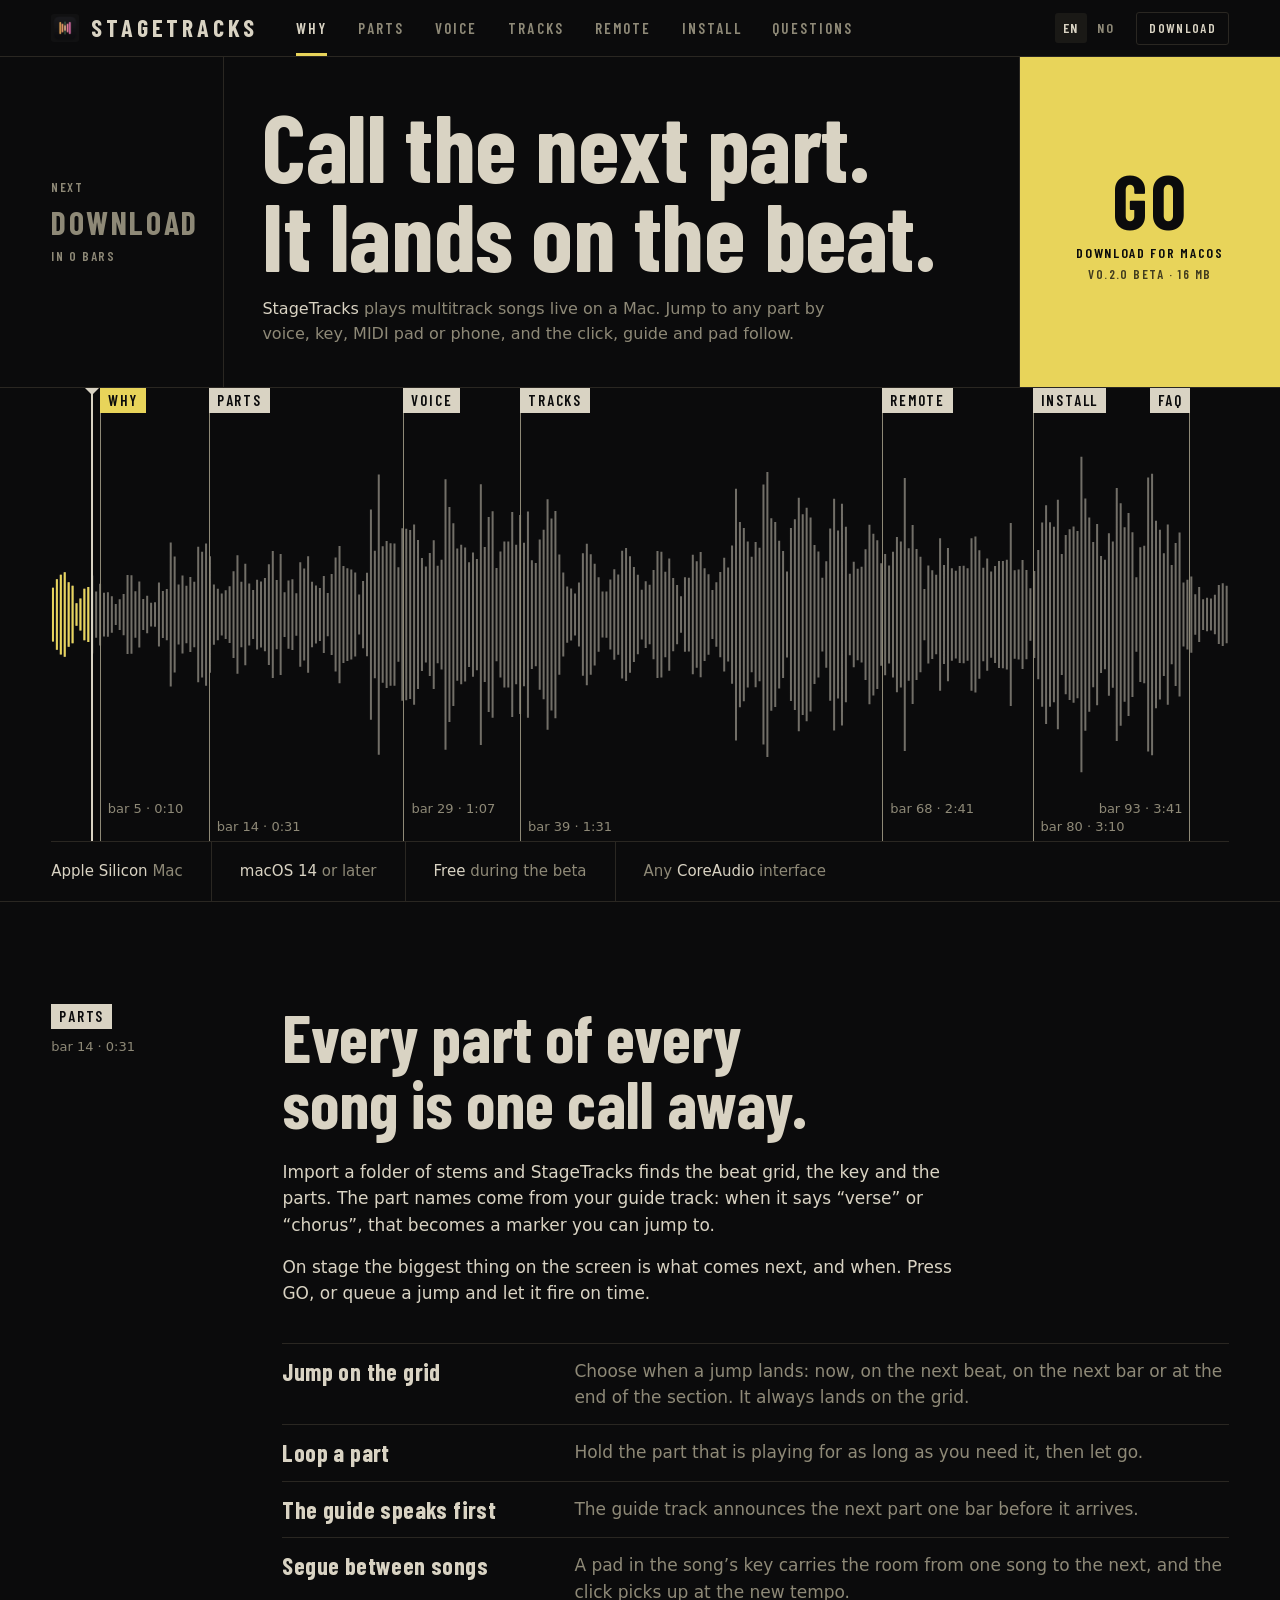
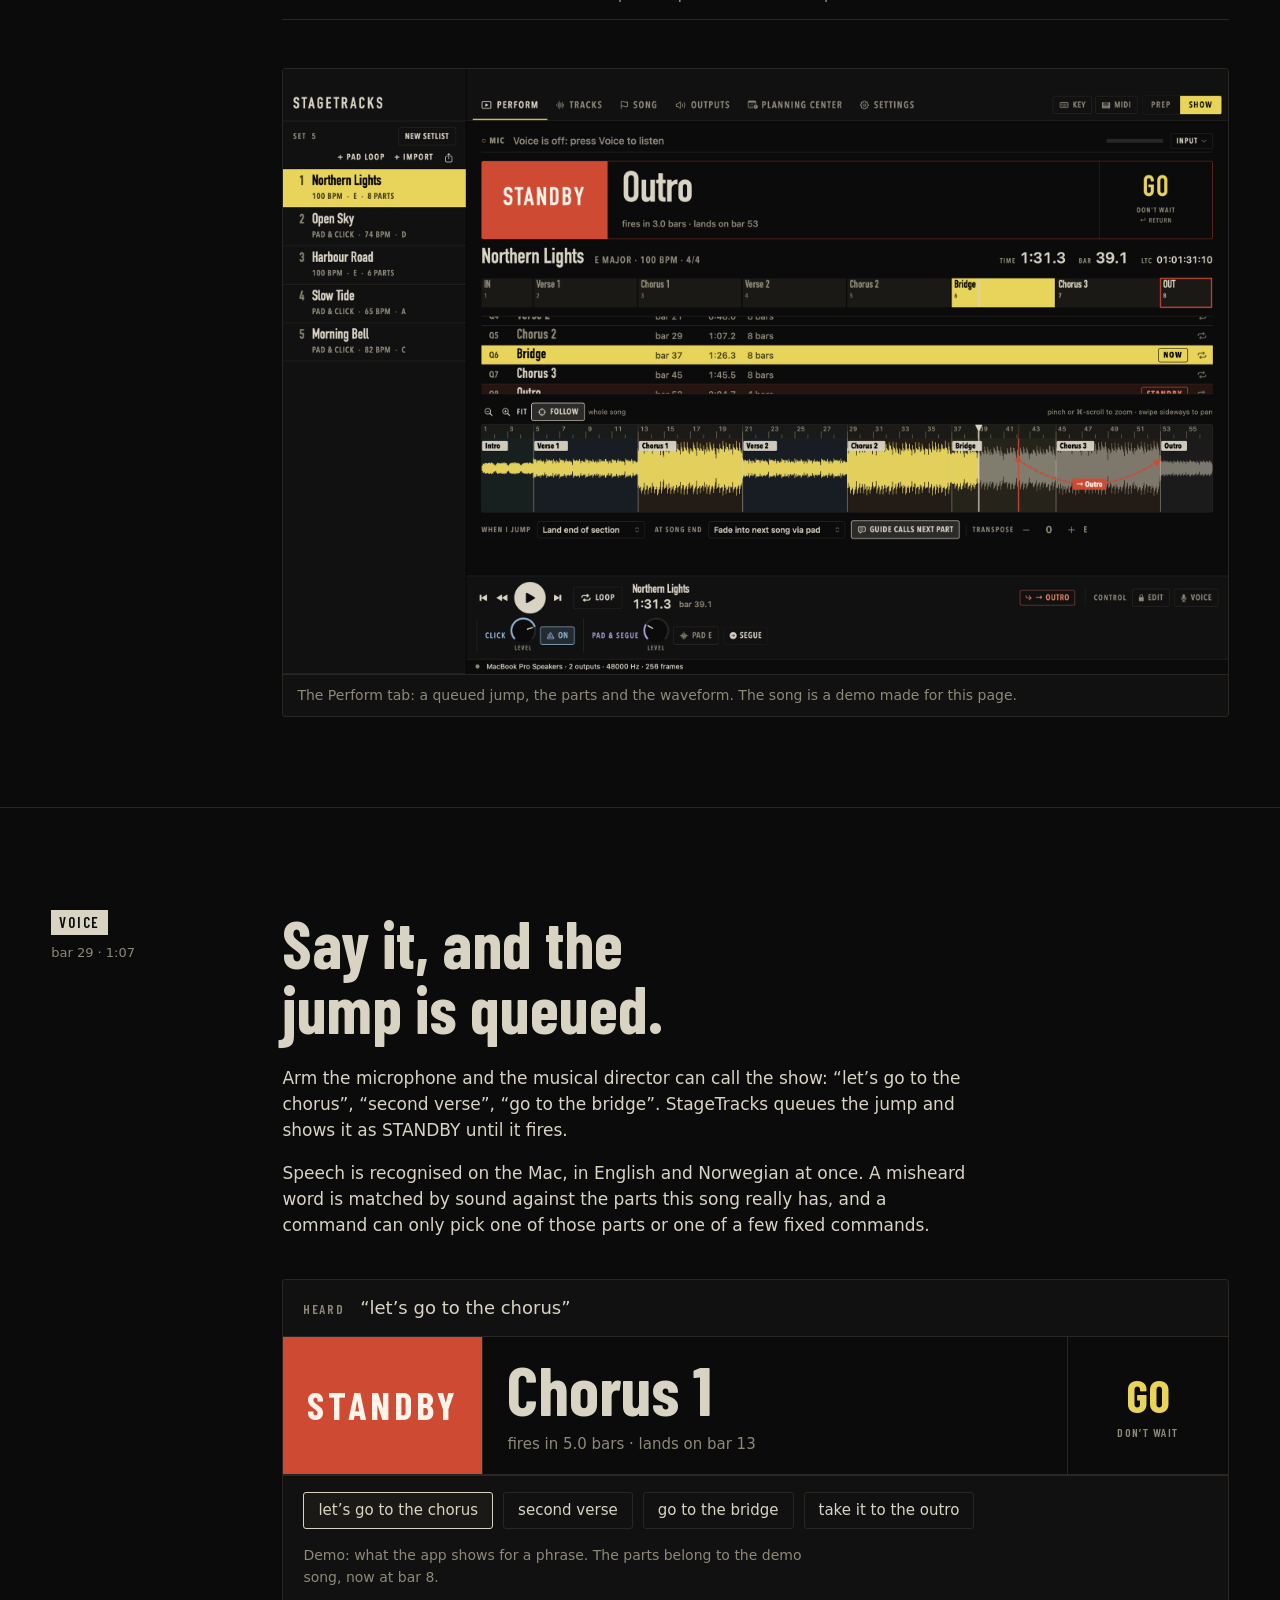
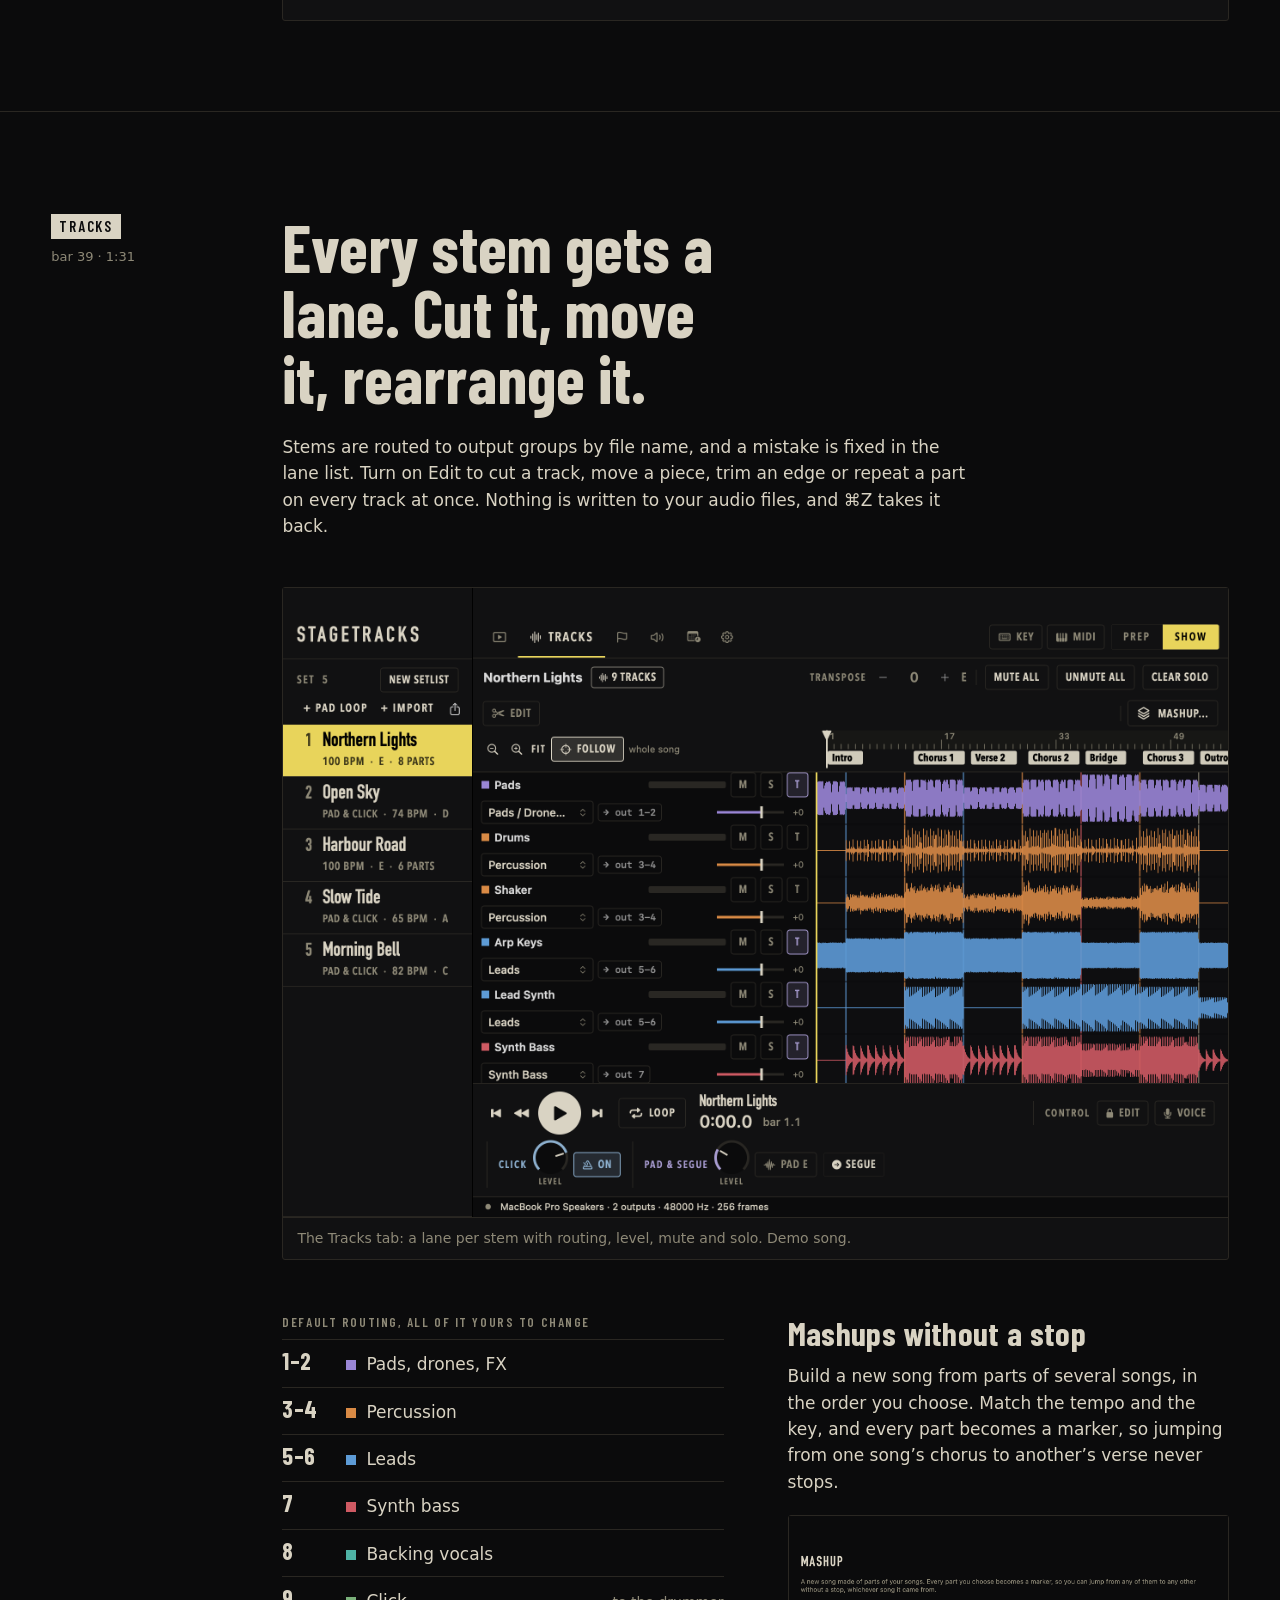
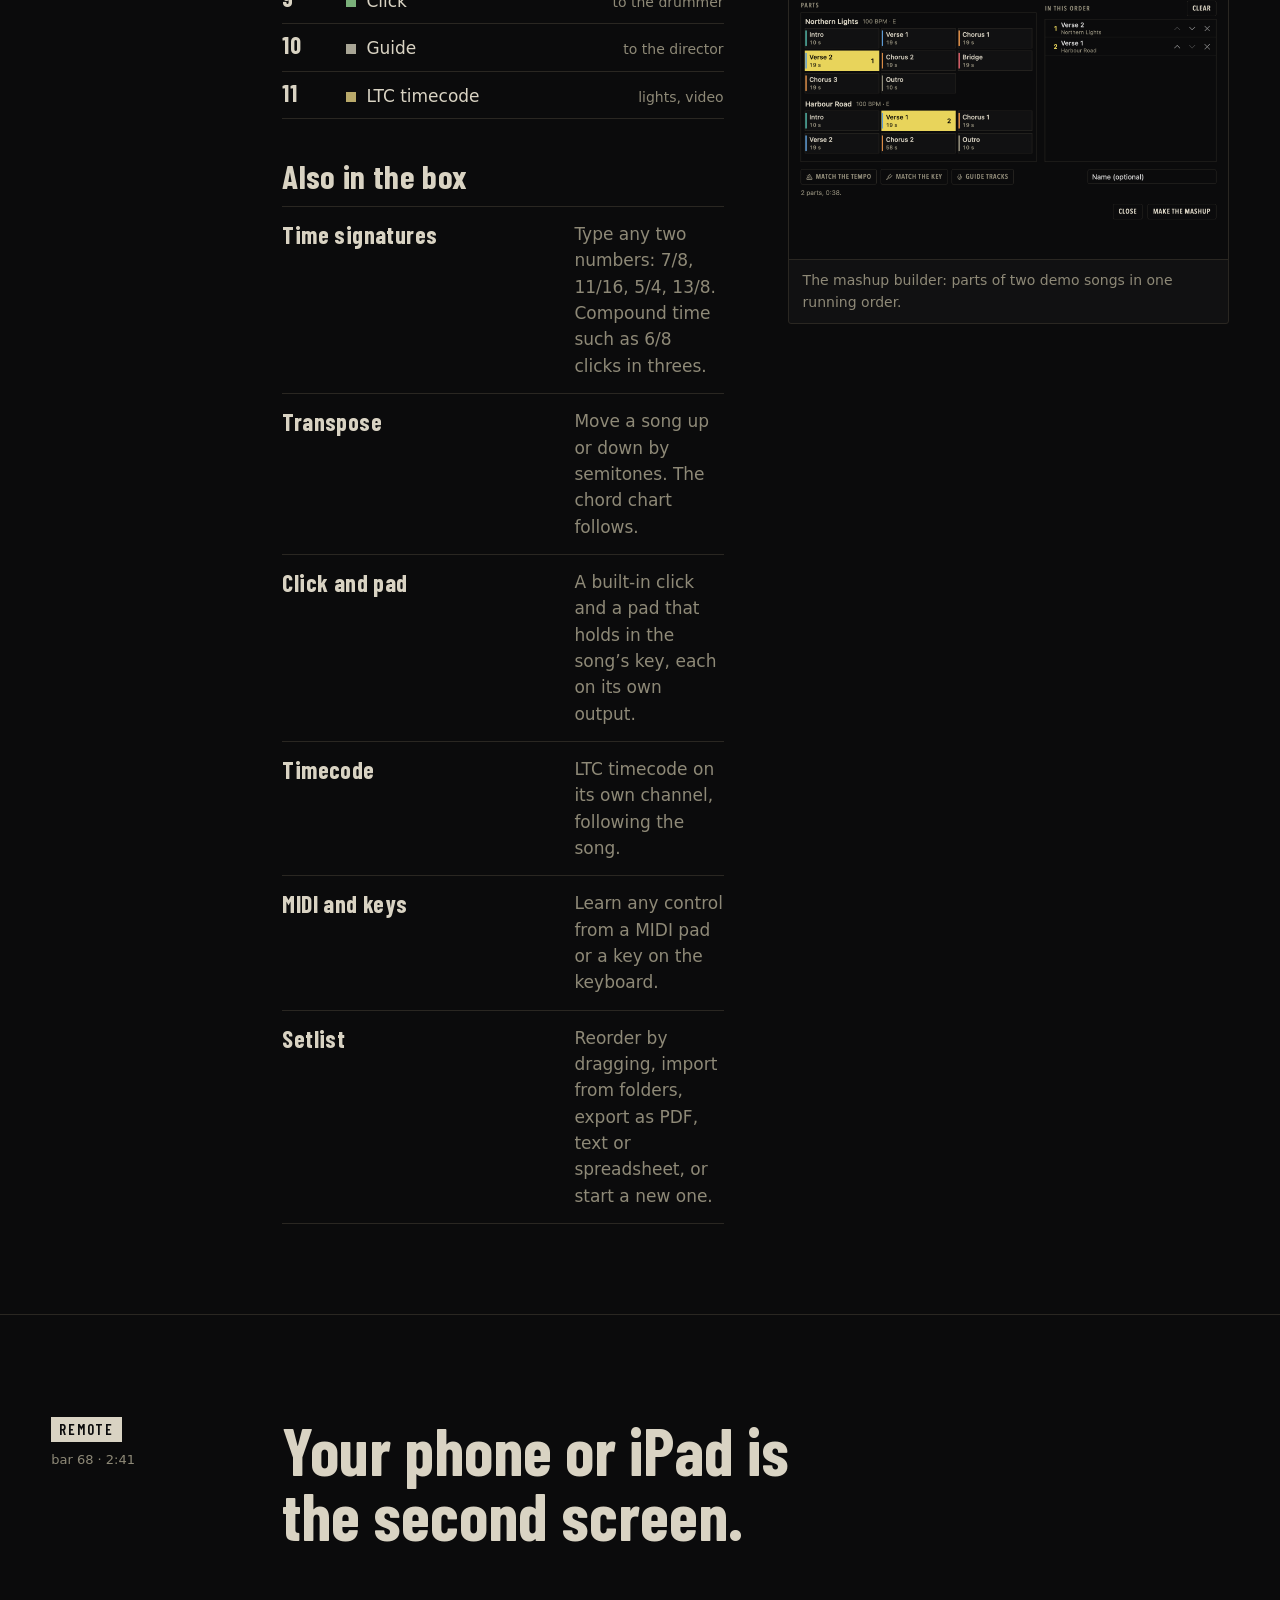
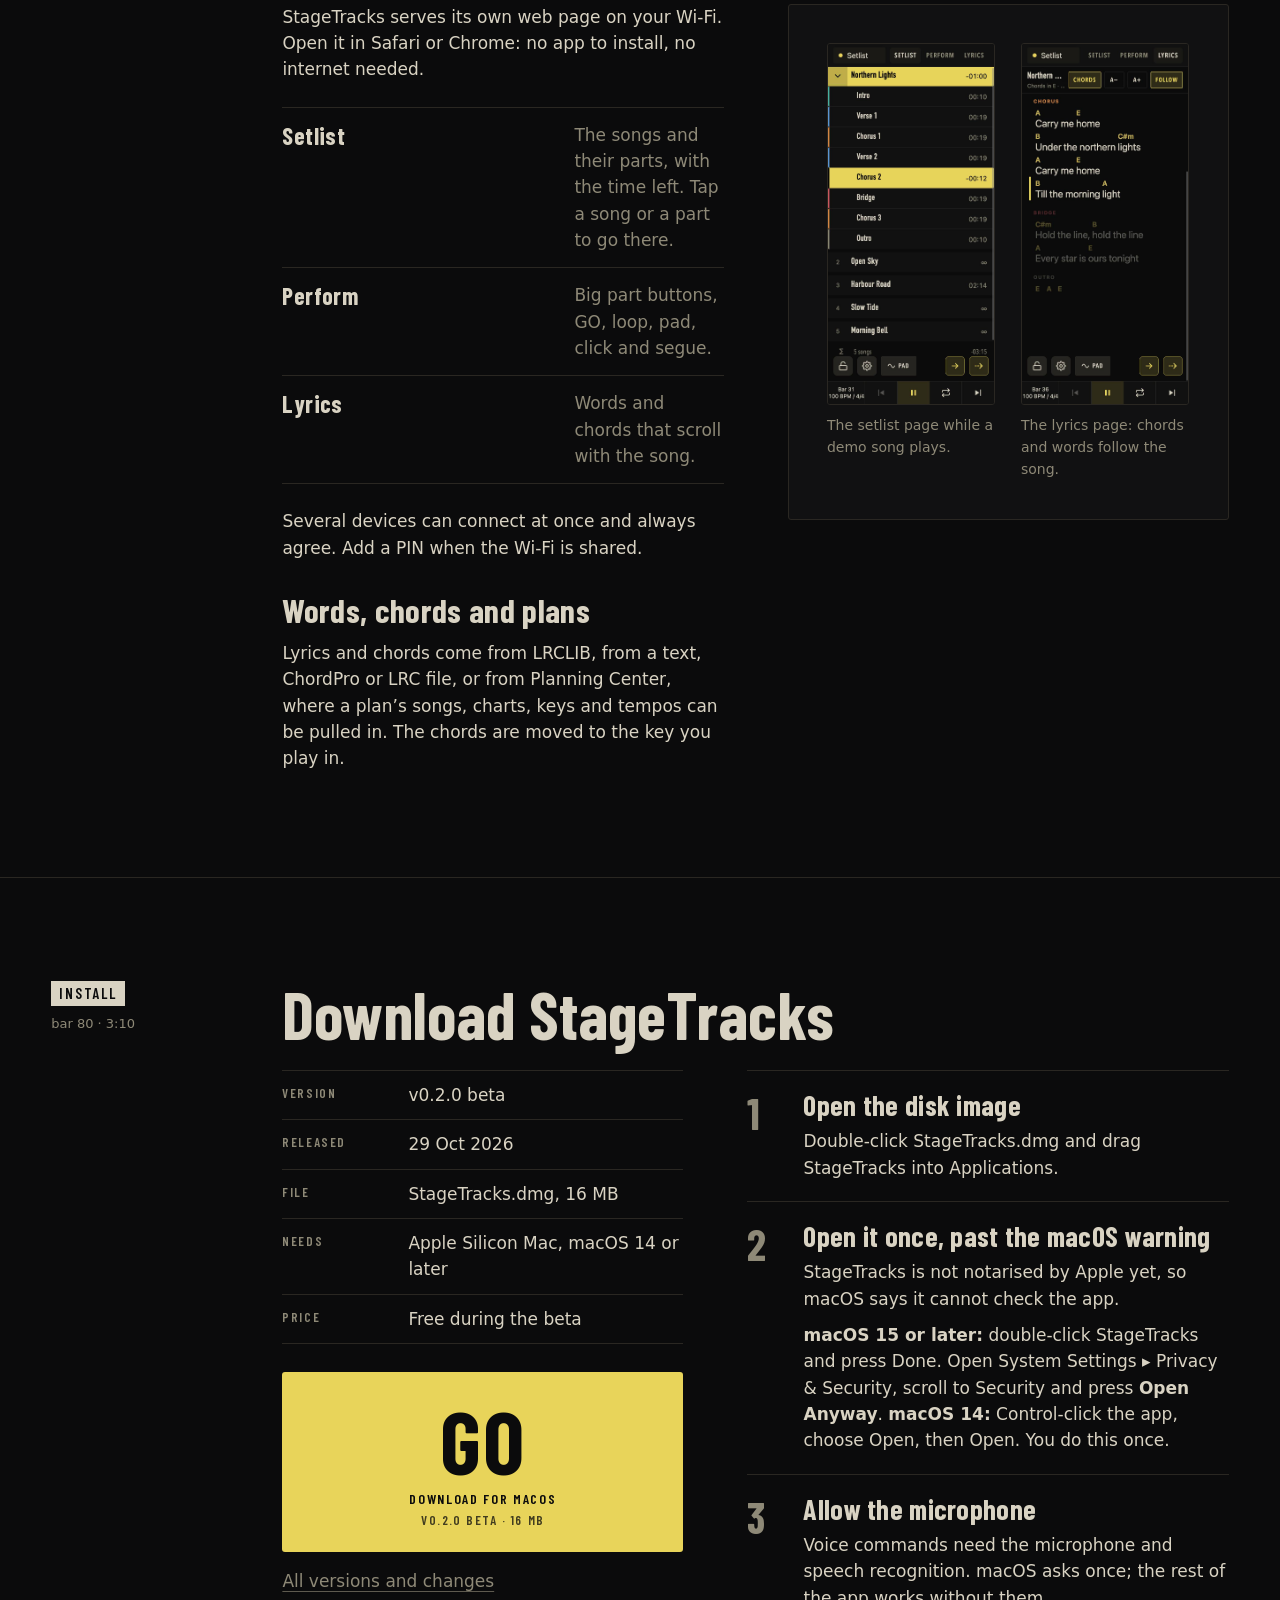
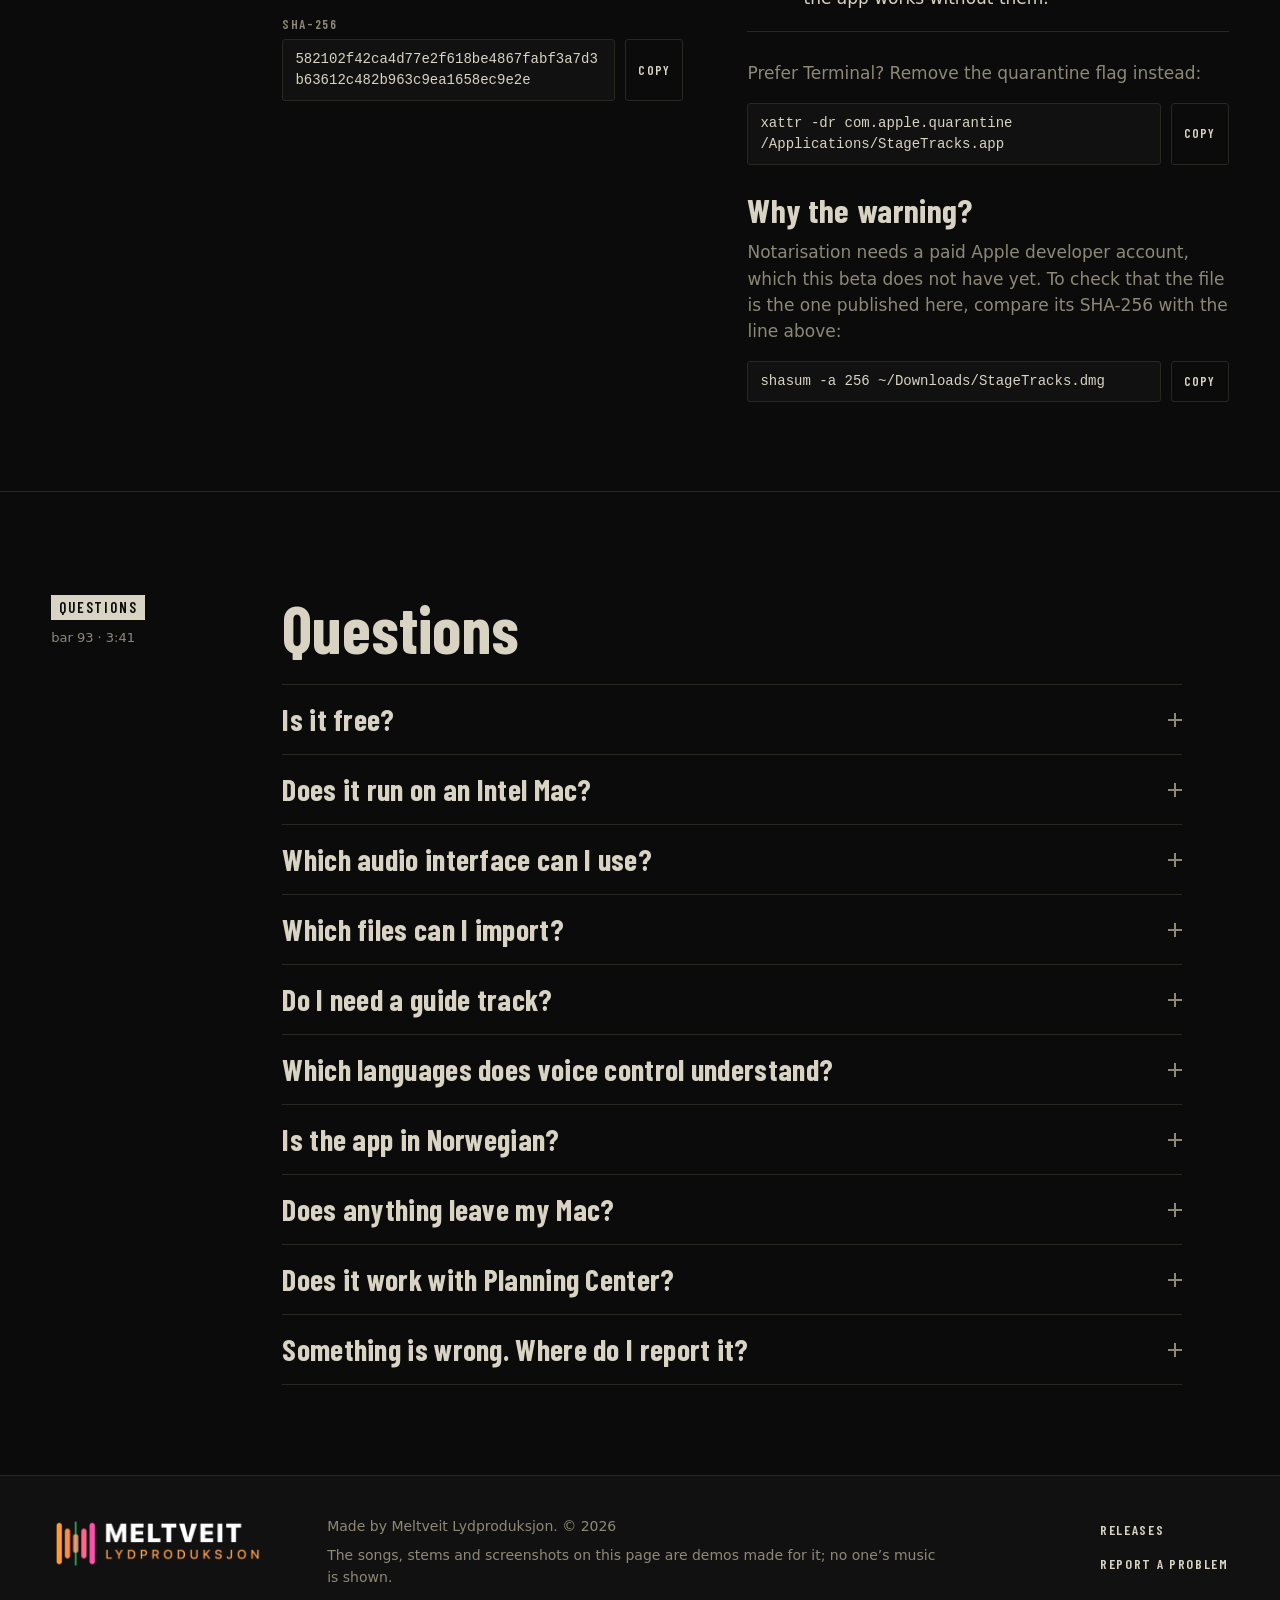
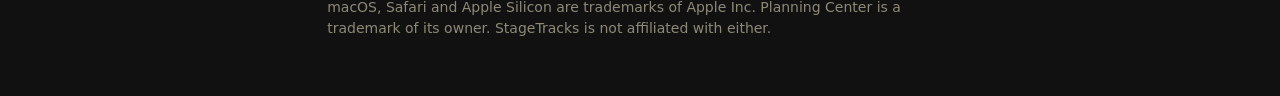
==== commit ac3913bf: "Update the download site for version 0.2.0" ====
--- a/index.html
+++ b/index.html
@@ -18,12 +18,12 @@
 <svg width="0" height="0" style="position:absolute" aria-hidden="true" focusable="false"><defs><path id="wd" vector-effect="non-scaling-stroke" d="M2.0 85.1V114.9M6.0 80.5V119.5M10.0 77.9V122.1M14.0 76.6V123.4M18.0 82.1V117.9M22.0 84.1V115.9M26.0 93.8V106.2M30.0 91.1V108.9M34.0 85.7V114.3M38.0 84.8V115.2M42.0 78.4V121.6M46.0 87.2V112.8M50.0 82.9V117.1M54.0 87.9V112.1M58.0 87.7V112.3M62.0 89.9V110.1M66.0 94.2V105.8M70.0 91.5V108.5M74.0 88.6V111.4M78.0 78.1V121.9M82.0 78.3V121.7M86.0 87.1V112.9M90.0 81.7V118.3M94.0 91.4V108.6M98.0 89.6V110.4M102.0 93.4V106.6M106.0 93.2V106.8M110.0 82.3V117.7M114.0 87.0V113.0M118.0 85.8V114.2M122.0 60.1V139.9M126.0 67.9V132.1M130.0 83.4V116.6M134.0 78.4V121.6M138.0 84.1V115.9M142.0 79.2V120.8M146.0 81.9V118.1M150.0 62.5V137.5M154.0 65.2V134.8M158.0 60.6V139.4M162.0 67.7V132.3M166.0 83.3V116.7M170.0 85.7V114.3M174.0 88.4V111.6M178.0 86.5V113.5M182.0 84.3V115.7M186.0 76.0V124.0M190.0 67.2V132.8M194.0 81.9V118.1M198.0 71.9V128.1M202.0 82.8V117.2M206.0 86.4V113.6M210.0 80.7V119.3M214.0 81.7V118.3M218.0 79.7V120.3M222.0 72.1V127.9M226.0 64.8V135.2M230.0 80.8V119.2M234.0 66.5V133.5M238.0 87.6V112.4M242.0 81.1V118.9M246.0 80.4V119.6M250.0 88.2V111.8M254.0 71.1V128.9M258.0 74.5V125.5M262.0 67.7V132.3M266.0 81.9V118.1M270.0 83.9V116.1M274.0 85.3V114.7M278.0 78.7V121.3M282.0 88.0V112.0M286.0 77.6V122.4M290.0 68.4V131.6M294.0 62.0V138.0M298.0 73.1V126.9M302.0 74.3V125.7M306.0 75.1V124.9M310.0 76.7V123.3M314.0 88.9V111.1M318.0 81.4V118.6M322.0 76.9V123.1M326.0 41.8V158.2M330.0 64.7V135.3M334.0 22.4V177.6M338.0 62.2V137.8M342.0 59.3V140.7M346.0 60.5V139.5M350.0 60.6V139.4M354.0 73.8V126.2M358.0 52.2V147.8M362.0 52.5V147.5M366.0 53.2V146.8M370.0 50.1V149.9M374.0 58.7V141.3M378.0 68.7V131.3M382.0 73.4V126.6M386.0 65.9V134.1M390.0 58.8V141.2M394.0 73.0V127.0M398.0 69.6V130.4M402.0 25.1V174.9M406.0 40.5V159.5M410.0 49.4V150.6M414.0 63.4V136.6M418.0 61.4V138.6M422.0 62.9V137.1M426.0 71.0V129.0M430.0 65.6V134.4M434.0 69.2V130.8M438.0 27.8V172.2M442.0 62.6V137.4M446.0 46.0V154.0M450.0 42.8V157.2M454.0 74.2V125.8M458.0 65.1V134.9M462.0 59.6V140.4M466.0 59.6V140.4M470.0 43.2V156.8M474.0 61.4V138.6M478.0 44.9V155.1M482.0 60.3V139.7M486.0 42.9V157.1M490.0 69.9V130.1M494.0 71.4V128.6M498.0 58.4V141.6M502.0 53.1V146.9M506.0 36.2V163.8M510.0 46.8V153.2M514.0 42.6V157.4M518.0 66.7V133.3M522.0 76.7V123.3M526.0 84.4V115.6M530.0 85.6V114.4M534.0 88.4V111.6M538.0 82.3V117.7M542.0 66.1V133.9M546.0 60.8V139.2M550.0 66.6V133.4M554.0 71.8V128.2M558.0 79.4V120.6M562.0 87.3V112.7M566.0 87.2V112.8M570.0 80.6V119.4M574.0 74.9V125.1M578.0 77.8V122.2M582.0 64.6V135.4M586.0 63.2V136.8M590.0 67.7V132.3M594.0 73.7V126.3M598.0 78.0V122.0M602.0 86.2V113.8M606.0 81.5V118.5M610.0 83.5V116.5M614.0 75.3V124.7M618.0 64.8V135.2M622.0 65.2V134.8M626.0 76.3V123.7M630.0 68.9V131.1M634.0 79.7V120.3M638.0 83.6V116.4M642.0 89.9V110.1M646.0 79.4V120.6M650.0 79.6V120.4M654.0 66.9V133.1M658.0 70.5V129.5M662.0 65.3V134.7M666.0 74.3V125.7M670.0 77.7V122.3M674.0 86.4V113.6M678.0 82.1V117.9M682.0 76.4V123.6M686.0 68.5V131.5M690.0 74.0V126.0M694.0 61.7V138.3M698.0 30.3V169.7M702.0 48.7V151.3M706.0 52.0V148.0M710.0 59.6V140.4M714.0 68.0V132.0M718.0 59.8V140.2M722.0 63.0V137.0M726.0 28.0V172.0M730.0 21.1V178.9M734.0 46.7V153.3M738.0 48.8V151.2M742.0 59.1V140.9M746.0 64.8V135.2M750.0 76.2V123.8M754.0 52.1V147.9M758.0 47.2V152.8M762.0 35.3V164.7M766.0 44.4V155.6M770.0 40.9V159.1M774.0 46.3V153.7M778.0 61.5V138.5M782.0 65.1V134.9M786.0 79.6V120.4M790.0 70.5V129.5M794.0 52.3V147.7M798.0 35.8V164.2M802.0 53.5V146.5M806.0 38.6V161.4M810.0 51.4V148.6M814.0 77.4V122.6M818.0 70.8V129.2M822.0 74.7V125.3M826.0 73.5V126.5M830.0 63.8V136.2M834.0 50.3V149.7M838.0 55.2V144.8M842.0 58.8V141.2M846.0 71.6V128.4M850.0 66.4V133.6M854.0 72.9V127.1M858.0 65.2V134.8M862.0 57.0V143.0M866.0 59.6V140.4M870.0 24.4V175.6M874.0 63.3V136.7M878.0 50.4V149.6M882.0 63.7V136.3M886.0 68.0V132.0M890.0 85.8V114.2M894.0 72.9V127.1M898.0 75.4V124.6M902.0 78.0V122.0M906.0 57.8V142.2M910.0 72.6V127.4M914.0 63.1V136.9M918.0 74.4V125.6M922.0 75.7V124.3M926.0 73.1V126.9M930.0 73.0V127.0M934.0 74.4V125.6M938.0 57.8V142.2M942.0 56.8V143.2M946.0 64.4V135.6M950.0 74.1V125.9M954.0 68.9V131.1M958.0 76.1V123.9M962.0 73.1V126.9M966.0 70.4V129.6M970.0 70.3V129.7M974.0 69.6V130.4M978.0 49.3V150.7M982.0 75.5V124.5M986.0 75.1V124.9M990.0 69.8V130.2M994.0 75.3V124.7M998.0 85.5V114.5M1002.0 75.9V124.1M1006.0 64.2V135.8M1010.0 49.0V151.0M1014.0 39.4V160.6M1018.0 48.9V151.1M1022.0 51.4V148.6M1026.0 36.4V163.6M1030.0 66.5V133.5M1034.0 55.9V144.1M1038.0 52.7V147.3M1042.0 51.2V148.8M1046.0 53.7V146.3M1050.0 12.6V187.4M1054.0 35.7V164.3M1058.0 46.2V153.8M1062.0 59.8V140.2M1066.0 49.8V150.2M1070.0 67.6V132.4M1074.0 69.7V130.3M1078.0 55.0V145.0M1082.0 59.5V140.5M1086.0 29.9V170.1M1090.0 38.4V161.6M1094.0 51.7V148.3M1098.0 43.8V156.2M1102.0 54.4V145.6M1106.0 79.4V120.6M1110.0 62.7V137.3M1114.0 61.9V138.1M1118.0 24.1V175.9M1122.0 22.0V178.0M1126.0 48.1V151.9M1130.0 53.0V147.0M1134.0 66.0V134.0M1138.0 50.1V149.9M1142.0 72.5V127.5M1146.0 60.4V139.6M1150.0 54.6V145.4M1154.0 82.3V117.7M1158.0 80.7V119.3M1162.0 78.9V121.1M1166.0 88.8V111.2M1170.0 84.8V115.2M1174.0 91.5V108.5M1178.0 90.7V109.3M1182.0 91.1V108.9M1186.0 89.1V110.9M1190.0 83.7V116.3M1194.0 82.6V117.4M1198.0 84.1V115.9"/><path id="ws" vector-effect="non-scaling-stroke" d="M6.0 86.8V113.2M18.0 85.1V114.9M30.0 86.9V113.1M42.0 77.6V122.4M54.0 90.5V109.5M66.0 88.0V112.0M78.0 87.4V112.6M90.0 93.8V106.2M102.0 88.8V111.2M114.0 85.1V114.9M126.0 81.9V118.1M138.0 72.4V127.6M150.0 66.1V133.9M162.0 75.7V124.3M174.0 76.5V123.5M186.0 88.1V111.9M198.0 87.7V112.3M210.0 87.2V112.8M222.0 76.8V123.2M234.0 63.1V136.9M246.0 67.5V132.5M258.0 64.6V135.4M270.0 77.1V122.9M282.0 76.4V123.6M294.0 88.8V111.2M306.0 87.0V113.0M318.0 79.4V120.6M330.0 48.2V151.8M342.0 49.8V150.2M354.0 60.2V139.8M366.0 54.2V145.8M378.0 62.8V137.2M390.0 68.5V131.5M402.0 62.3V137.7M414.0 77.3V122.7M426.0 54.8V145.2M438.0 42.7V157.3M450.0 64.5V135.5M462.0 47.4V152.6M474.0 44.9V155.1M486.0 69.7V130.3M498.0 64.6V135.4M510.0 60.2V139.8M522.0 89.1V110.9M534.0 80.2V119.8M546.0 83.3V116.7M558.0 70.1V129.9M570.0 60.5V139.5M582.0 77.5V122.5M594.0 84.5V115.5M606.0 86.6V113.4M618.0 83.6V116.4M630.0 90.2V109.8M642.0 87.3V112.7M654.0 76.5V123.5M666.0 62.7V137.3M678.0 71.4V128.6M690.0 73.3V126.7M702.0 46.8V153.2M714.0 73.7V126.3M726.0 67.2V132.8M738.0 77.2V122.8M750.0 60.6V139.4M762.0 37.6V162.4M774.0 63.3V136.7M786.0 38.1V161.9M798.0 39.0V161.0M810.0 64.9V135.1M822.0 68.9V131.1M834.0 57.5V142.5M846.0 58.1V141.9M858.0 73.9V126.1M870.0 46.2V153.8M882.0 25.4V174.6M894.0 68.1V131.9M906.0 59.1V140.9M918.0 79.1V120.9M930.0 77.4V122.6M942.0 76.6V123.4M954.0 78.1V121.9M966.0 70.1V129.9M978.0 78.4V121.6M990.0 66.9V133.1M1002.0 49.1V150.9M1014.0 34.5V165.5M1026.0 49.9V150.1M1038.0 62.1V137.9M1050.0 53.9V146.1M1062.0 64.6V135.4M1074.0 74.2V125.8M1086.0 36.6V163.4M1098.0 46.6V153.4M1110.0 38.0V162.0M1122.0 51.9V148.1M1134.0 50.4V149.6M1146.0 64.7V135.3M1158.0 93.6V106.4M1170.0 89.7V110.3M1182.0 92.1V107.9M1194.0 82.5V117.5"/></defs></svg>
 <header class="top"><div class="top-in"><a class="brand" href="./" aria-label="StageTracks home"><img src="assets/img/favicon-64.png" alt="" width="28" height="28"><span>STAGETRACKS</span></a><div class="slot"><nav class="nav" aria-label="Sections"><a href="#why">Why</a><a href="#parts">Parts</a><a href="#voice">Voice</a><a href="#tracks">Tracks</a><a href="#remote">Remote</a><a href="#install">Install</a><a href="#faq">Questions</a></nav><nav class="map mini" aria-label="Song map, current position"><div class="bars" aria-hidden="true"><svg class="r dense" viewBox="0 0 1200 200" preserveAspectRatio="none"><use href="#wd"/></svg><svg class="r sparse" viewBox="0 0 1200 200" preserveAspectRatio="none"><use href="#ws"/></svg><svg class="p dense" viewBox="0 0 1200 200" preserveAspectRatio="none"><use href="#wd"/></svg><svg class="p sparse" viewBox="0 0 1200 200" preserveAspectRatio="none"><use href="#ws"/></svg></div><a class="fl on" href="#why" data-f="why" title="Why" style="--f:3.5%"><em>Why</em><small data-bar="bar">bar 4 · 0:07</small></a><a class="fl" href="#parts" data-f="parts" title="Parts" style="--f:11%"><em>Parts</em><small data-bar="bar">bar 11 · 0:24</small></a><a class="fl" href="#voice" data-f="voice" title="Voice" style="--f:27%"><em>Voice</em><small data-bar="bar">bar 27 · 1:02</small></a><a class="fl" href="#tracks" data-f="tracks" title="Tracks" style="--f:41%"><em>Tracks</em><small data-bar="bar">bar 40 · 1:34</small></a><a class="fl" href="#remote" data-f="remote" title="Remote" style="--f:63%"><em>Remote</em><small data-bar="bar">bar 61 · 2:24</small></a><a class="fl" href="#install" data-f="install" title="Install" style="--f:79%"><em>Install</em><small data-bar="bar">bar 76 · 3:00</small></a><a class="fl flip" href="#faq" data-f="faq" title="Questions" style="--f:90%"><em>FAQ</em><small data-bar="bar">bar 87 · 3:26</small></a><div class="ph"></div></nav></div><div class="tools"><div class="lang" role="group" aria-label="Language"><a href="./" hreflang="en" lang="en" aria-current="true">EN</a><a href="no/" hreflang="no" lang="no">NO</a></div><a class="btn dl-btn" href="#install">Download</a></div></div></header>
 <main id="main">
-<section class="hero" id="why" data-part="why" aria-label="StageTracks"><div class="call"><div class="nx"><span class="lab">Next</span><span class="cue">DOWNLOAD</span><span class="lab">in 0 bars</span></div><div class="mid"><h1>Call the next part.<br>It lands on the beat.</h1><p class="lead"><b>StageTracks</b> plays multitrack songs live on a Mac. Jump to any part by voice, key, MIDI pad or phone, and the click, guide and pad follow.</p></div><a class="go" href="https://github.com/The13ThMoose/Stagetracks/releases/latest/download/StageTracks.dmg"><b>GO</b><span>Download for macOS</span><span>v0.1.0 beta · 16 MB</span></a></div><nav class="map hero-map" aria-label="Song map"><div class="bars" aria-hidden="true"><svg class="r dense" viewBox="0 0 1200 200" preserveAspectRatio="none"><use href="#wd"/></svg><svg class="r sparse" viewBox="0 0 1200 200" preserveAspectRatio="none"><use href="#ws"/></svg><svg class="p dense" viewBox="0 0 1200 200" preserveAspectRatio="none"><use href="#wd"/></svg><svg class="p sparse" viewBox="0 0 1200 200" preserveAspectRatio="none"><use href="#ws"/></svg></div><a class="fl on" href="#why" data-f="why" title="Why" style="--f:3.5%"><em>Why</em><small data-bar="bar">bar 4 · 0:07</small></a><a class="fl" href="#parts" data-f="parts" title="Parts" style="--f:11%"><em>Parts</em><small data-bar="bar">bar 11 · 0:24</small></a><a class="fl" href="#voice" data-f="voice" title="Voice" style="--f:27%"><em>Voice</em><small data-bar="bar">bar 27 · 1:02</small></a><a class="fl" href="#tracks" data-f="tracks" title="Tracks" style="--f:41%"><em>Tracks</em><small data-bar="bar">bar 40 · 1:34</small></a><a class="fl" href="#remote" data-f="remote" title="Remote" style="--f:63%"><em>Remote</em><small data-bar="bar">bar 61 · 2:24</small></a><a class="fl" href="#install" data-f="install" title="Install" style="--f:79%"><em>Install</em><small data-bar="bar">bar 76 · 3:00</small></a><a class="fl flip" href="#faq" data-f="faq" title="Questions" style="--f:90%"><em>FAQ</em><small data-bar="bar">bar 87 · 3:26</small></a><div class="ph"></div></nav><ul class="reqs"><li><b>Apple Silicon</b> Mac</li><li><b>macOS 14</b> or later</li><li><b>Free</b> during the beta</li><li>Any <b>CoreAudio</b> interface</li></ul></section>
+<section class="hero" id="why" data-part="why" aria-label="StageTracks"><div class="call"><div class="nx"><span class="lab">Next</span><span class="cue">DOWNLOAD</span><span class="lab">in 0 bars</span></div><div class="mid"><h1>Call the next part.<br>It lands on the beat.</h1><p class="lead"><b>StageTracks</b> plays multitrack songs live on a Mac. Jump to any part by voice, key, MIDI pad or phone, and the click, guide and pad follow.</p></div><a class="go" href="https://github.com/The13ThMoose/Stagetracks/releases/latest/download/StageTracks.dmg"><b>GO</b><span>Download for macOS</span><span>v0.2.0 beta · 16 MB</span></a></div><nav class="map hero-map" aria-label="Song map"><div class="bars" aria-hidden="true"><svg class="r dense" viewBox="0 0 1200 200" preserveAspectRatio="none"><use href="#wd"/></svg><svg class="r sparse" viewBox="0 0 1200 200" preserveAspectRatio="none"><use href="#ws"/></svg><svg class="p dense" viewBox="0 0 1200 200" preserveAspectRatio="none"><use href="#wd"/></svg><svg class="p sparse" viewBox="0 0 1200 200" preserveAspectRatio="none"><use href="#ws"/></svg></div><a class="fl on" href="#why" data-f="why" title="Why" style="--f:3.5%"><em>Why</em><small data-bar="bar">bar 4 · 0:07</small></a><a class="fl" href="#parts" data-f="parts" title="Parts" style="--f:11%"><em>Parts</em><small data-bar="bar">bar 11 · 0:24</small></a><a class="fl" href="#voice" data-f="voice" title="Voice" style="--f:27%"><em>Voice</em><small data-bar="bar">bar 27 · 1:02</small></a><a class="fl" href="#tracks" data-f="tracks" title="Tracks" style="--f:41%"><em>Tracks</em><small data-bar="bar">bar 40 · 1:34</small></a><a class="fl" href="#remote" data-f="remote" title="Remote" style="--f:63%"><em>Remote</em><small data-bar="bar">bar 61 · 2:24</small></a><a class="fl" href="#install" data-f="install" title="Install" style="--f:79%"><em>Install</em><small data-bar="bar">bar 76 · 3:00</small></a><a class="fl flip" href="#faq" data-f="faq" title="Questions" style="--f:90%"><em>FAQ</em><small data-bar="bar">bar 87 · 3:26</small></a><div class="ph"></div></nav><ul class="reqs"><li><b>Apple Silicon</b> Mac</li><li><b>macOS 14</b> or later</li><li><b>Free</b> during the beta</li><li>Any <b>CoreAudio</b> interface</li></ul></section>
 <section class="part" id="parts" data-part="parts" aria-labelledby="parts-h"><div class="in"><div class="gut"><span class="flag">Parts</span><span class="pos" data-bar="bar">bar 11 · 0:24</span></div><div class="main"><h2 id="parts-h">Every part of every song is one call away.</h2><p>Import a folder of stems and StageTracks finds the beat grid, the key and the parts. The part names come from your guide track: when it says “verse” or “chorus”, that becomes a marker you can jump to.</p><p>On stage the biggest thing on the screen is what comes next, and when. Press GO, or queue a jump and let it fire on time.</p><dl class="rows"><div><dt>Jump on the grid</dt><dd>Choose when a jump lands: now, on the next beat, on the next bar or at the end of the section. It always lands on the grid.</dd></div><div><dt>Loop a part</dt><dd>Hold the part that is playing for as long as you need it, then let go.</dd></div><div><dt>The guide speaks first</dt><dd>The guide track announces the next part one bar before it arrives.</dd></div><div><dt>Segue between songs</dt><dd>A pad in the song’s key carries the room from one song to the next, and the click picks up at the new tempo.</dd></div></dl><figure class="shot"><div class="pan"><img src="assets/img/app-perform.png" alt="The Perform tab of StageTracks: a STANDBY call for the Outro, the list of parts and the waveform of the demo song Northern Lights." width="2400" height="1536" loading="lazy" decoding="async"></div><figcaption>The Perform tab: a queued jump, the parts and the waveform. The song is a demo made for this page.</figcaption></figure></div></div></section>
 <section class="part" id="voice" data-part="voice" aria-labelledby="voice-h"><div class="in"><div class="gut"><span class="flag">Voice</span><span class="pos" data-bar="bar">bar 27 · 1:02</span></div><div class="main"><h2 id="voice-h">Say it, and the jump is queued.</h2><p>Arm the microphone and the musical director can call the show: “let’s go to the chorus”, “second verse”, “go to the bridge”. StageTracks queues the jump and shows it as STANDBY until it fires.</p><p>Speech is recognised on the Mac, in English and Norwegian at once. A misheard word is matched by sound against the parts this song really has, and a command can only pick one of those parts or one of a few fixed commands.</p><div class="demo" data-demo><div class="heard"><span class="lab">Heard</span><q data-heard>let’s go to the chorus</q></div><div class="call" data-state="standby"><div class="st">STANDBY</div><div class="nm" aria-live="polite"><strong data-name>Chorus 1</strong><span data-detail>fires in 5.0 bars · lands on bar 13</span></div><div class="gk"><b>GO</b><span>Don’t wait</span></div></div><div class="chips" role="group" aria-label="Heard"><button class="chip" type="button" aria-pressed="true" data-said="let’s go to the chorus" data-name="Chorus 1" data-detail="fires in 5.0 bars · lands on bar 13">let’s go to the chorus</button><button class="chip" type="button" aria-pressed="false" data-said="second verse" data-name="Verse 2" data-detail="fires in 5.0 bars · lands on bar 21">second verse</button><button class="chip" type="button" aria-pressed="false" data-said="go to the bridge" data-name="Bridge" data-detail="fires in 5.0 bars · lands on bar 37">go to the bridge</button><button class="chip" type="button" aria-pressed="false" data-said="take it to the outro" data-name="Outro" data-detail="fires in 5.0 bars · lands on bar 53">take it to the outro</button></div><p class="demo-note">Demo: what the app shows for a phrase. The parts belong to the demo song, now at bar 8.</p></div></div></div></section>
-<section class="part" id="tracks" data-part="tracks" aria-labelledby="tracks-h"><div class="in"><div class="gut"><span class="flag">Tracks</span><span class="pos" data-bar="bar">bar 40 · 1:34</span></div><div class="main"><h2 id="tracks-h">Every stem gets a lane. Cut it, move it, rearrange it.</h2><p>Stems are routed to output groups by file name, and a mistake is fixed in the lane list. Turn on Edit to cut a track, move a piece, trim an edge or repeat a part on every track at once. Nothing is written to your audio files, and ⌘Z takes it back.</p><figure class="shot"><div class="pan"><img src="assets/img/app-tracks.png" alt="The Tracks tab: a waveform lane for each of the demo song’s nine stems, with output group, level, mute and solo." width="2200" height="1464" loading="lazy" decoding="async"></div><figcaption>The Tracks tab: a lane per stem with routing, level, mute and solo. Demo song.</figcaption></figure><div class="split"><div><table class="patch"><caption>Default routing, all of it yours to change</caption><tr><td class="ch tab">1–2</td><td><i class="sw" style="background:var(--t-pads)"></i>Pads, drones, FX</td><td class="note"></td></tr><tr><td class="ch tab">3–4</td><td><i class="sw" style="background:var(--t-perc)"></i>Percussion</td><td class="note"></td></tr><tr><td class="ch tab">5–6</td><td><i class="sw" style="background:var(--t-leads)"></i>Leads</td><td class="note"></td></tr><tr><td class="ch tab">7</td><td><i class="sw" style="background:var(--t-bass)"></i>Synth bass</td><td class="note"></td></tr><tr><td class="ch tab">8</td><td><i class="sw" style="background:var(--t-bgv)"></i>Backing vocals</td><td class="note"></td></tr><tr><td class="ch tab">9</td><td><i class="sw" style="background:var(--t-click)"></i>Click</td><td class="note">to the drummer</td></tr><tr><td class="ch tab">10</td><td><i class="sw" style="background:var(--t-guide)"></i>Guide</td><td class="note">to the director</td></tr><tr><td class="ch tab">11</td><td><i class="sw" style="background:var(--t-ltc)"></i>LTC timecode</td><td class="note">lights, video</td></tr></table><h3 style="margin-top:40px">Also in the box</h3><dl class="rows" style="margin-top:0"><div><dt>Transpose</dt><dd>Move a song up or down by semitones. The chord chart follows.</dd></div><div><dt>Click and pad</dt><dd>A built-in click and a pad that holds in the song’s key, each on its own output.</dd></div><div><dt>Timecode</dt><dd>LTC timecode on its own channel, following the song.</dd></div><div><dt>MIDI and keys</dt><dd>Learn any control from a MIDI pad or a key on the keyboard.</dd></div><div><dt>Setlist</dt><dd>Reorder by dragging, import from folders, export as PDF, text or spreadsheet, or start a new one.</dd></div></dl></div><div><h3>Mashups without a stop</h3><p>Build a new song from parts of several songs, in the order you choose. Match the tempo and the key, and every part becomes a marker, so jumping from one song’s chorus to another’s verse never stops.</p><figure class="shot"><div class="pan"><img src="assets/img/app-mashup.png" alt="The mashup builder: parts of two demo songs, Northern Lights and Harbour Road, in one running order." width="1640" height="1280" loading="lazy" decoding="async"></div><figcaption>The mashup builder: parts of two demo songs in one running order.</figcaption></figure></div></div></div></div></section>
+<section class="part" id="tracks" data-part="tracks" aria-labelledby="tracks-h"><div class="in"><div class="gut"><span class="flag">Tracks</span><span class="pos" data-bar="bar">bar 40 · 1:34</span></div><div class="main"><h2 id="tracks-h">Every stem gets a lane. Cut it, move it, rearrange it.</h2><p>Stems are routed to output groups by file name, and a mistake is fixed in the lane list. Turn on Edit to cut a track, move a piece, trim an edge or repeat a part on every track at once. Nothing is written to your audio files, and ⌘Z takes it back.</p><figure class="shot"><div class="pan"><img src="assets/img/app-tracks.png" alt="The Tracks tab: a waveform lane for each of the demo song’s nine stems, with output group, level, mute and solo." width="2200" height="1464" loading="lazy" decoding="async"></div><figcaption>The Tracks tab: a lane per stem with routing, level, mute and solo. Demo song.</figcaption></figure><div class="split"><div><table class="patch"><caption>Default routing, all of it yours to change</caption><tr><td class="ch tab">1–2</td><td><i class="sw" style="background:var(--t-pads)"></i>Pads, drones, FX</td><td class="note"></td></tr><tr><td class="ch tab">3–4</td><td><i class="sw" style="background:var(--t-perc)"></i>Percussion</td><td class="note"></td></tr><tr><td class="ch tab">5–6</td><td><i class="sw" style="background:var(--t-leads)"></i>Leads</td><td class="note"></td></tr><tr><td class="ch tab">7</td><td><i class="sw" style="background:var(--t-bass)"></i>Synth bass</td><td class="note"></td></tr><tr><td class="ch tab">8</td><td><i class="sw" style="background:var(--t-bgv)"></i>Backing vocals</td><td class="note"></td></tr><tr><td class="ch tab">9</td><td><i class="sw" style="background:var(--t-click)"></i>Click</td><td class="note">to the drummer</td></tr><tr><td class="ch tab">10</td><td><i class="sw" style="background:var(--t-guide)"></i>Guide</td><td class="note">to the director</td></tr><tr><td class="ch tab">11</td><td><i class="sw" style="background:var(--t-ltc)"></i>LTC timecode</td><td class="note">lights, video</td></tr></table><h3 style="margin-top:40px">Also in the box</h3><dl class="rows" style="margin-top:0"><div><dt>Time signatures</dt><dd>Type any two numbers: 7/8, 11/16, 5/4, 13/8. Compound time such as 6/8 clicks in threes.</dd></div><div><dt>Transpose</dt><dd>Move a song up or down by semitones. The chord chart follows.</dd></div><div><dt>Click and pad</dt><dd>A built-in click and a pad that holds in the song’s key, each on its own output.</dd></div><div><dt>Timecode</dt><dd>LTC timecode on its own channel, following the song.</dd></div><div><dt>MIDI and keys</dt><dd>Learn any control from a MIDI pad or a key on the keyboard.</dd></div><div><dt>Setlist</dt><dd>Reorder by dragging, import from folders, export as PDF, text or spreadsheet, or start a new one.</dd></div></dl></div><div><h3>Mashups without a stop</h3><p>Build a new song from parts of several songs, in the order you choose. Match the tempo and the key, and every part becomes a marker, so jumping from one song’s chorus to another’s verse never stops.</p><figure class="shot"><div class="pan"><img src="assets/img/app-mashup.png" alt="The mashup builder: parts of two demo songs, Northern Lights and Harbour Road, in one running order." width="1640" height="1280" loading="lazy" decoding="async"></div><figcaption>The mashup builder: parts of two demo songs in one running order.</figcaption></figure></div></div></div></div></section>
 <section class="part" id="remote" data-part="remote" aria-labelledby="remote-h"><div class="in"><div class="gut"><span class="flag">Remote</span><span class="pos" data-bar="bar">bar 61 · 2:24</span></div><div class="main"><h2 id="remote-h">Your phone or iPad is the second screen.</h2><div class="split"><div><p>StageTracks serves its own web page on your Wi-Fi. Open it in Safari or Chrome: no app to install, no internet needed.</p><dl class="rows" style="margin:24px 0"><div><dt>Setlist</dt><dd>The songs and their parts, with the time left. Tap a song or a part to go there.</dd></div><div><dt>Perform</dt><dd>Big part buttons, GO, loop, pad, click and segue.</dd></div><div><dt>Lyrics</dt><dd>Words and chords that scroll with the song.</dd></div></dl><p>Several devices can connect at once and always agree. Add a PIN when the Wi-Fi is shared.</p><h3 style="margin-top:32px">Words, chords and plans</h3><p>Lyrics and chords come from LRCLIB, from a text, ChordPro or LRC file, or from Planning Center, where a plan’s songs, charts, keys and tempos can be pulled in. The chords are moved to the key you play in.</p></div><div class="phones"><figure><img src="assets/img/remote-setlist.jpg" alt="The web remote’s setlist page on a phone while Chorus 2 of the demo song plays, with the time left in each part." width="750" height="1624" loading="lazy" decoding="async"><figcaption>The setlist page while a demo song plays.</figcaption></figure><figure><img src="assets/img/remote-lyrics.jpg" alt="The web remote’s lyrics page on a phone: the chorus of the demo song with chords above the words and the current line marked." width="750" height="1624" loading="lazy" decoding="async"><figcaption>The lyrics page: chords and words follow the song.</figcaption></figure></div></div></div></div></section>
-<section class="part" id="install" data-part="install" aria-labelledby="install-h"><div class="in"><div class="gut"><span class="flag">Install</span><span class="pos" data-bar="bar">bar 76 · 3:00</span></div><div class="main"><h2 id="install-h">Download StageTracks</h2><div class="dl"><div><dl class="facts"><div><dt>Version</dt><dd>v0.1.0 beta</dd></div><div><dt>Released</dt><dd>28 Oct 2026</dd></div><div><dt>File</dt><dd>StageTracks.dmg, 16 MB</dd></div><div><dt>Needs</dt><dd>Apple Silicon Mac, macOS 14 or later</dd></div><div><dt>Price</dt><dd>Free during the beta</dd></div></dl><a class="go xl" href="https://github.com/The13ThMoose/Stagetracks/releases/latest/download/StageTracks.dmg"><b>GO</b><span>Download for macOS</span><span>v0.1.0 beta · 16 MB</span></a><p class="dim" style="margin-top:16px"><a href="https://github.com/The13ThMoose/Stagetracks/releases">All versions and changes</a></p><div class="sha"><span class="lab">SHA-256</span><div class="code"><code id="sha">d93da89d9d0a59d13cd5c7cd306d78ecd6ad1dc32ab79a35b72dafd3d7858469</code><button class="btn" type="button" data-copy="sha" data-done="Copied">Copy</button></div></div></div><div><ol class="steps"><li><div><h3>Open the disk image</h3><p>Double-click StageTracks.dmg and drag StageTracks into Applications.</p></div></li><li><div><h3>Open it once, past the macOS warning</h3><p>StageTracks is not notarised by Apple yet, so macOS says it cannot check the app.</p><p><b>macOS 15 or later:</b> double-click StageTracks and press Done. Open System Settings ▸ Privacy &amp; Security, scroll to Security and press <b>Open Anyway</b>. <b>macOS 14:</b> Control-click the app, choose Open, then Open. You do this once.</p></div></li><li><div><h3>Allow the microphone</h3><p>Voice commands need the microphone and speech recognition. macOS asks once; the rest of the app works without them.</p></div></li></ol><div class="why"><p>Prefer Terminal? Remove the quarantine flag instead:</p><div class="code"><code id="xattr">xattr -dr com.apple.quarantine /Applications/StageTracks.app</code><button class="btn" type="button" data-copy="xattr" data-done="Copied">Copy</button></div><h3 style="margin-top:28px">Why the warning?</h3><p>Notarisation needs a paid Apple developer account, which this beta does not have yet. To check that the file is the one published here, compare its SHA-256 with the line above:</p><div class="code"><code id="shacmd">shasum -a 256 ~/Downloads/StageTracks.dmg</code><button class="btn" type="button" data-copy="shacmd" data-done="Copied">Copy</button></div></div></div></div></div></div></section>
+<section class="part" id="install" data-part="install" aria-labelledby="install-h"><div class="in"><div class="gut"><span class="flag">Install</span><span class="pos" data-bar="bar">bar 76 · 3:00</span></div><div class="main"><h2 id="install-h">Download StageTracks</h2><div class="dl"><div><dl class="facts"><div><dt>Version</dt><dd>v0.2.0 beta</dd></div><div><dt>Released</dt><dd>29 Oct 2026</dd></div><div><dt>File</dt><dd>StageTracks.dmg, 16 MB</dd></div><div><dt>Needs</dt><dd>Apple Silicon Mac, macOS 14 or later</dd></div><div><dt>Price</dt><dd>Free during the beta</dd></div></dl><a class="go xl" href="https://github.com/The13ThMoose/Stagetracks/releases/latest/download/StageTracks.dmg"><b>GO</b><span>Download for macOS</span><span>v0.2.0 beta · 16 MB</span></a><p class="dim" style="margin-top:16px"><a href="https://github.com/The13ThMoose/Stagetracks/releases">All versions and changes</a></p><div class="sha"><span class="lab">SHA-256</span><div class="code"><code id="sha">582102f42ca4d77e2f618be4867fabf3a7d3b63612c482b963c9ea1658ec9e2e</code><button class="btn" type="button" data-copy="sha" data-done="Copied">Copy</button></div></div></div><div><ol class="steps"><li><div><h3>Open the disk image</h3><p>Double-click StageTracks.dmg and drag StageTracks into Applications.</p></div></li><li><div><h3>Open it once, past the macOS warning</h3><p>StageTracks is not notarised by Apple yet, so macOS says it cannot check the app.</p><p><b>macOS 15 or later:</b> double-click StageTracks and press Done. Open System Settings ▸ Privacy &amp; Security, scroll to Security and press <b>Open Anyway</b>. <b>macOS 14:</b> Control-click the app, choose Open, then Open. You do this once.</p></div></li><li><div><h3>Allow the microphone</h3><p>Voice commands need the microphone and speech recognition. macOS asks once; the rest of the app works without them.</p></div></li></ol><div class="why"><p>Prefer Terminal? Remove the quarantine flag instead:</p><div class="code"><code id="xattr">xattr -dr com.apple.quarantine /Applications/StageTracks.app</code><button class="btn" type="button" data-copy="xattr" data-done="Copied">Copy</button></div><h3 style="margin-top:28px">Why the warning?</h3><p>Notarisation needs a paid Apple developer account, which this beta does not have yet. To check that the file is the one published here, compare its SHA-256 with the line above:</p><div class="code"><code id="shacmd">shasum -a 256 ~/Downloads/StageTracks.dmg</code><button class="btn" type="button" data-copy="shacmd" data-done="Copied">Copy</button></div></div></div></div></div></div></section>
 <section class="part" id="faq" data-part="faq" aria-labelledby="faq-h"><div class="in"><div class="gut"><span class="flag">Questions</span><span class="pos" data-bar="bar">bar 87 · 3:26</span></div><div class="main"><h2 id="faq-h">Questions</h2><div class="faq"><details><summary>Is it free?<i aria-hidden="true"></i></summary><div class="ans"><p>Yes, while it is in beta. What happens after the beta will be announced here.</p></div></details><details><summary>Does it run on an Intel Mac?<i aria-hidden="true"></i></summary><div class="ans"><p>No. This build is for Apple Silicon (M1 or later) and needs macOS 14 or later.</p></div></details><details><summary>Which audio interface can I use?<i aria-hidden="true"></i></summary><div class="ans"><p>Any CoreAudio interface, with any number of outputs. StageTracks talks to the device directly, so a 16-channel USB interface gets 16 outputs. If a device misbehaves, the Outputs tab can copy an audio report for you to send along.</p></div></details><details><summary>Which files can I import?<i aria-hidden="true"></i></summary><div class="ans"><p>A folder of stems per song (WAV, AIFF, CAF, MP3, M4A or FLAC), a folder of song folders, or drop them on the window. Stems are routed by file name: Click, Guide, Synth Bass, BGVs and so on.</p></div></details><details><summary>Do I need a guide track?<i aria-hidden="true"></i></summary><div class="ans"><p>No, but with one the parts are named for you; each spoken call is read on the Mac. Without it the parts get neutral names you can change, and markers can be placed by hand.</p></div></details><details><summary>Which languages does voice control understand?<i aria-hidden="true"></i></summary><div class="ans"><p>English and Norwegian at once. On macOS 26 English uses Apple’s newer speech analyzer, which copes better with noise.</p></div></details><details><summary>Is the app in Norwegian?<i aria-hidden="true"></i></summary><div class="ans"><p>The app is in English. Voice control understands Norwegian, and this page comes in both languages.</p></div></details><details><summary>Does anything leave my Mac?<i aria-hidden="true"></i></summary><div class="ans"><p>Audio and speech stay on the Mac. Lookups you ask for, such as lyrics from LRCLIB or your plans from Planning Center, go to those services. If you store your own Claude API key for the optional language-model fallback, the phrase is sent to that service for a decision when the rules cannot decide.</p></div></details><details><summary>Does it work with Planning Center?<i aria-hidden="true"></i></summary><div class="ans"><p>Yes. Sign in from the Planning Center tab to see your services and plans, take a plan’s chart, key and tempo into a song, or add a plan’s song as a pad and click loop. Signing in needs an API client ID that you create for your own Planning Center account.</p></div></details><details><summary>Something is wrong. Where do I report it?<i aria-hidden="true"></i></summary><div class="ans"><p>Open an issue on <a href="https://github.com/The13ThMoose/Stagetracks/issues">GitHub</a>. Say which macOS you run and what you did; the Outputs tab can copy an audio report for audio problems.</p></div></details></div></div></div></section>
 </main>
 <footer class="foot"><div class="foot-in"><img src="assets/img/meltveit-logo.png" alt="Meltveit Lydproduksjon" width="900" height="225" loading="lazy"><div><p>Made by Meltveit Lydproduksjon. © 2026</p><p>The songs, stems and screenshots on this page are demos made for it; no one’s music is shown.</p><p>macOS, Safari and Apple Silicon are trademarks of Apple Inc. Planning Center is a trademark of its owner. StageTracks is not affiliated with either.</p></div><ul><li><a href="https://github.com/The13ThMoose/Stagetracks/releases">Releases</a></li><li><a href="https://github.com/The13ThMoose/Stagetracks/issues">Report a problem</a></li></ul></div></footer>
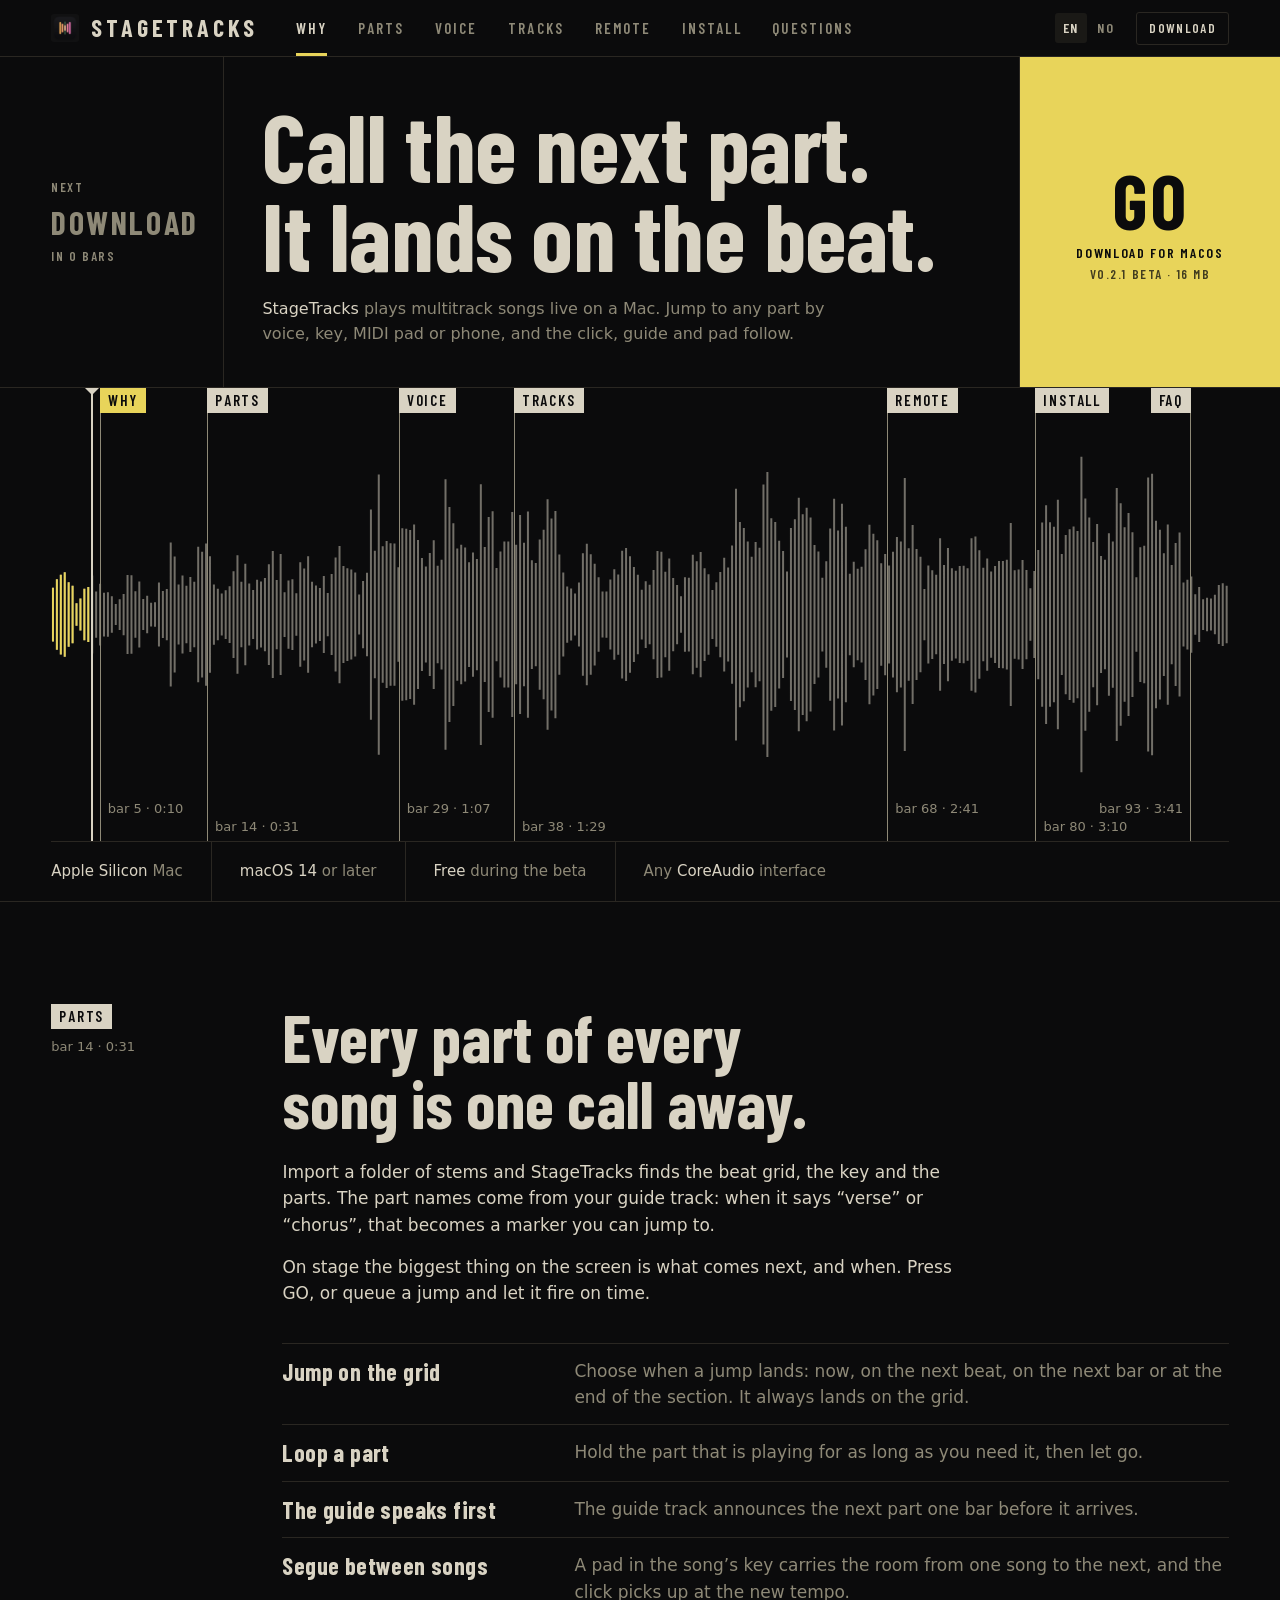
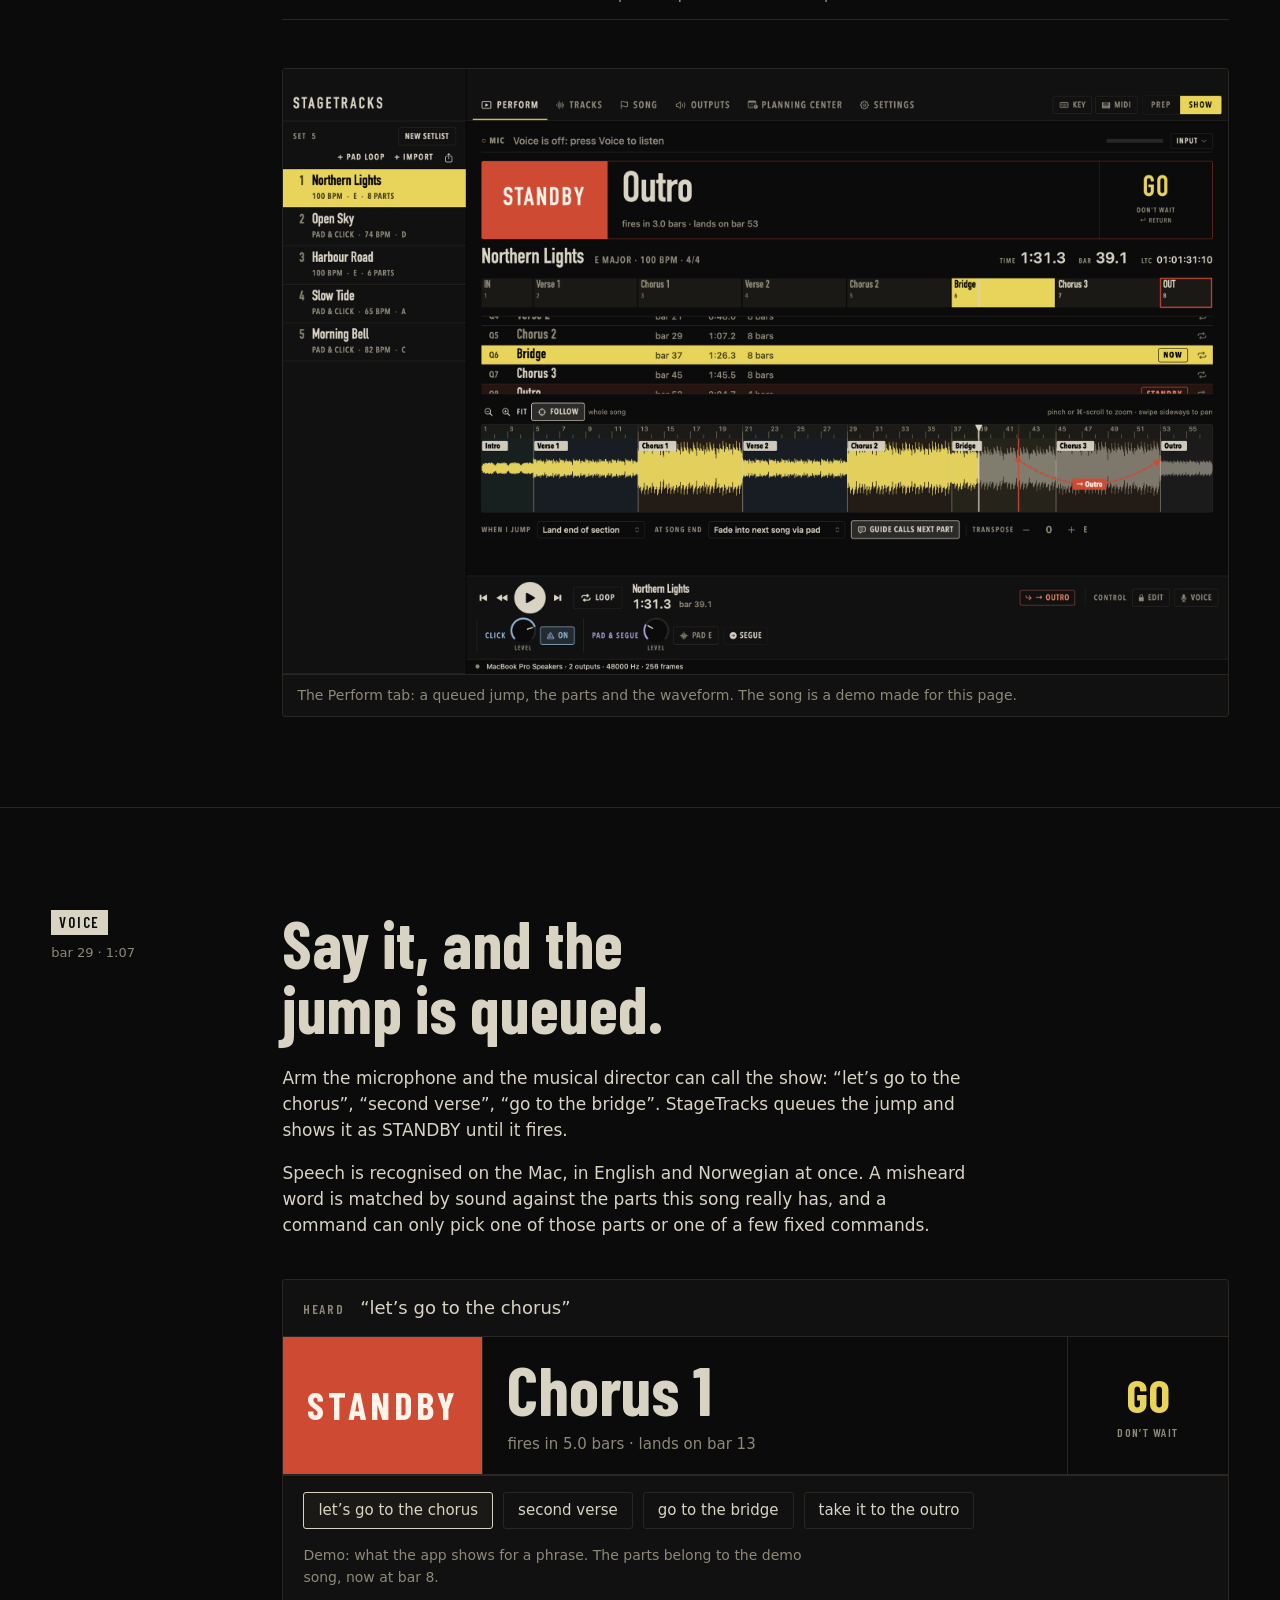
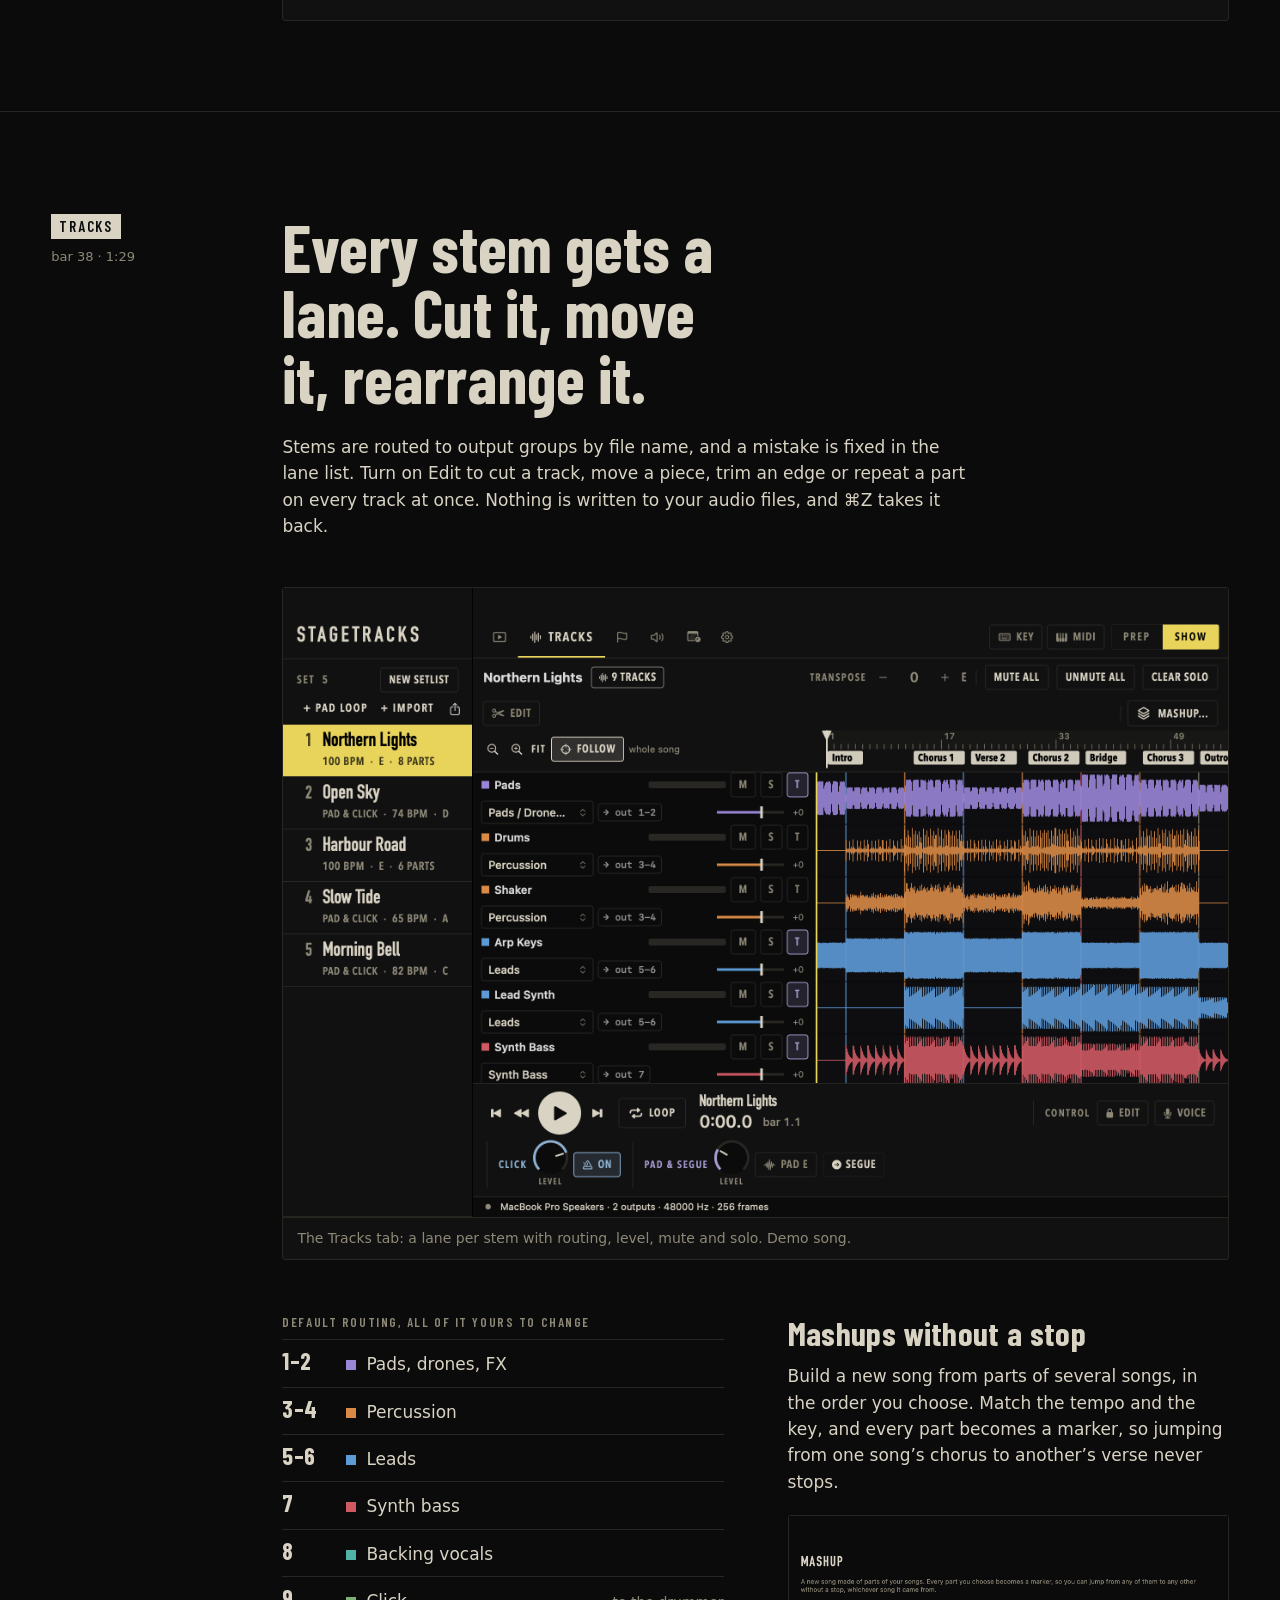
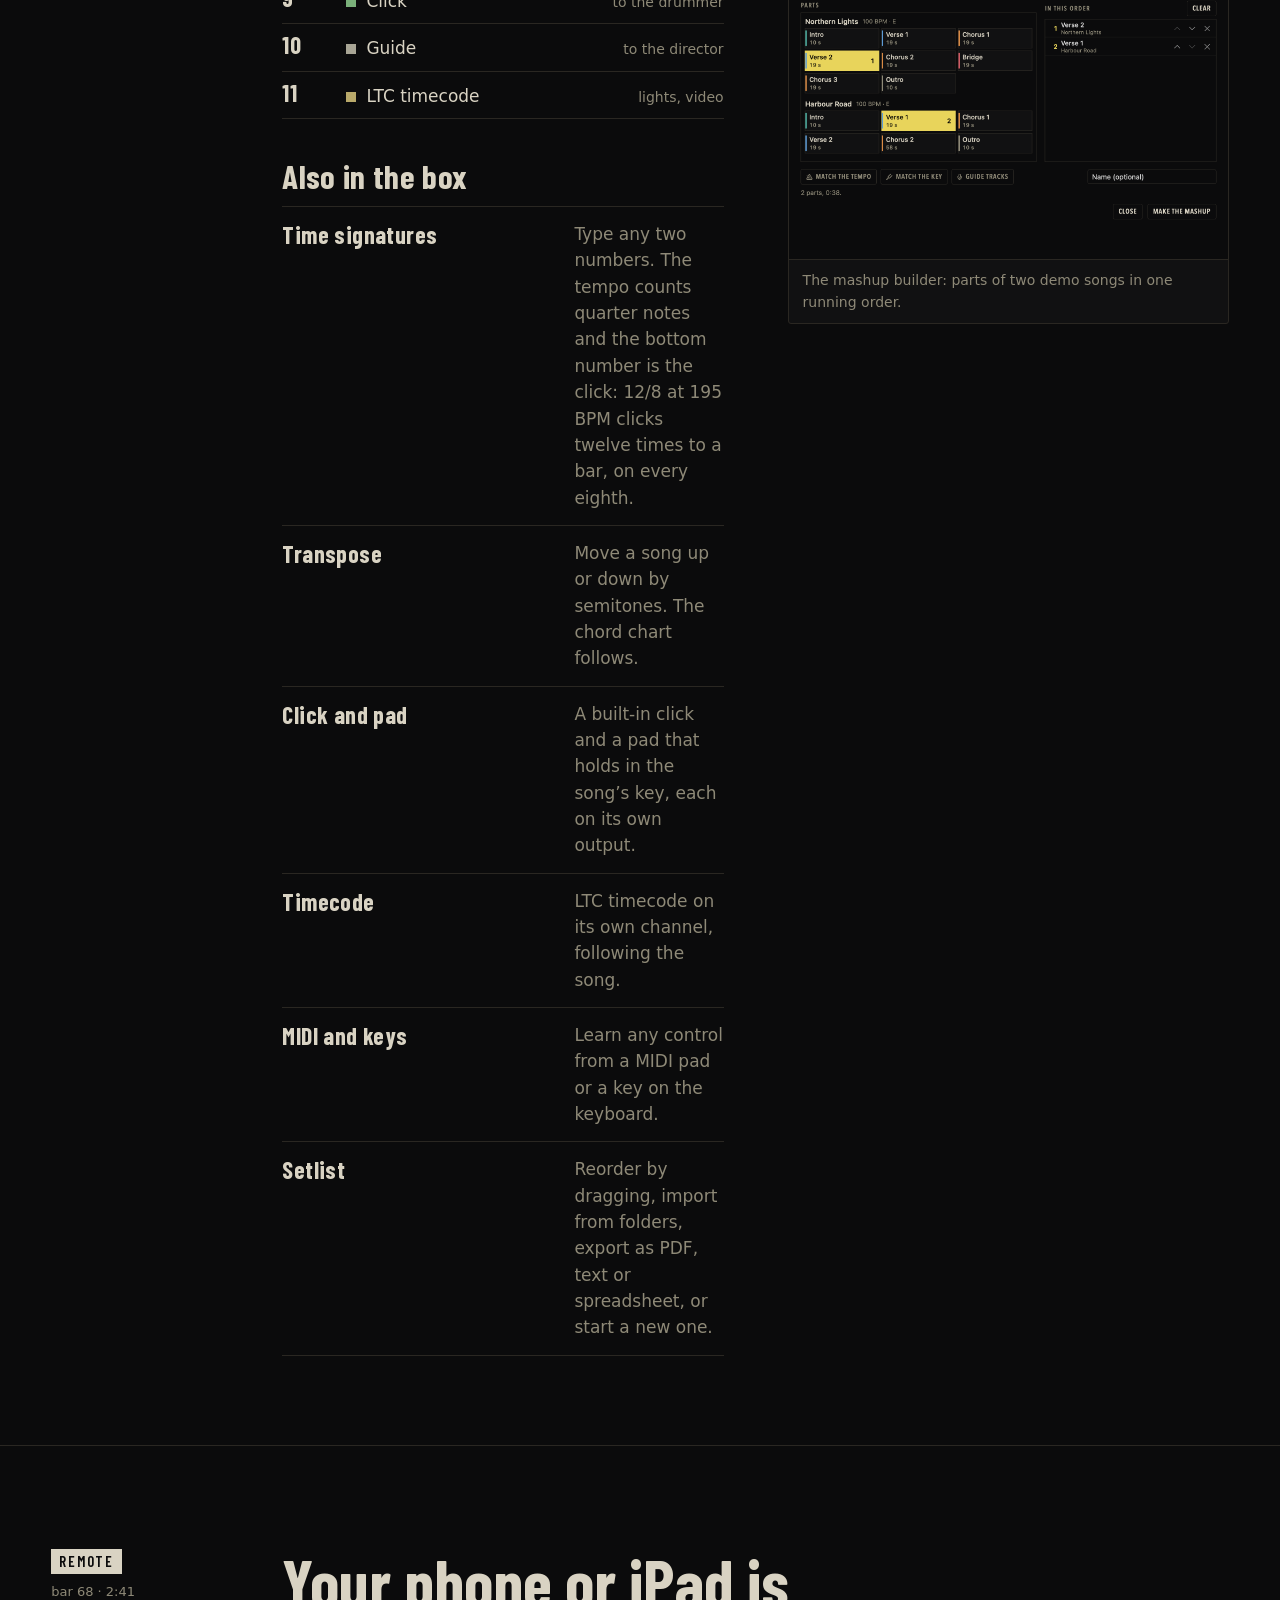
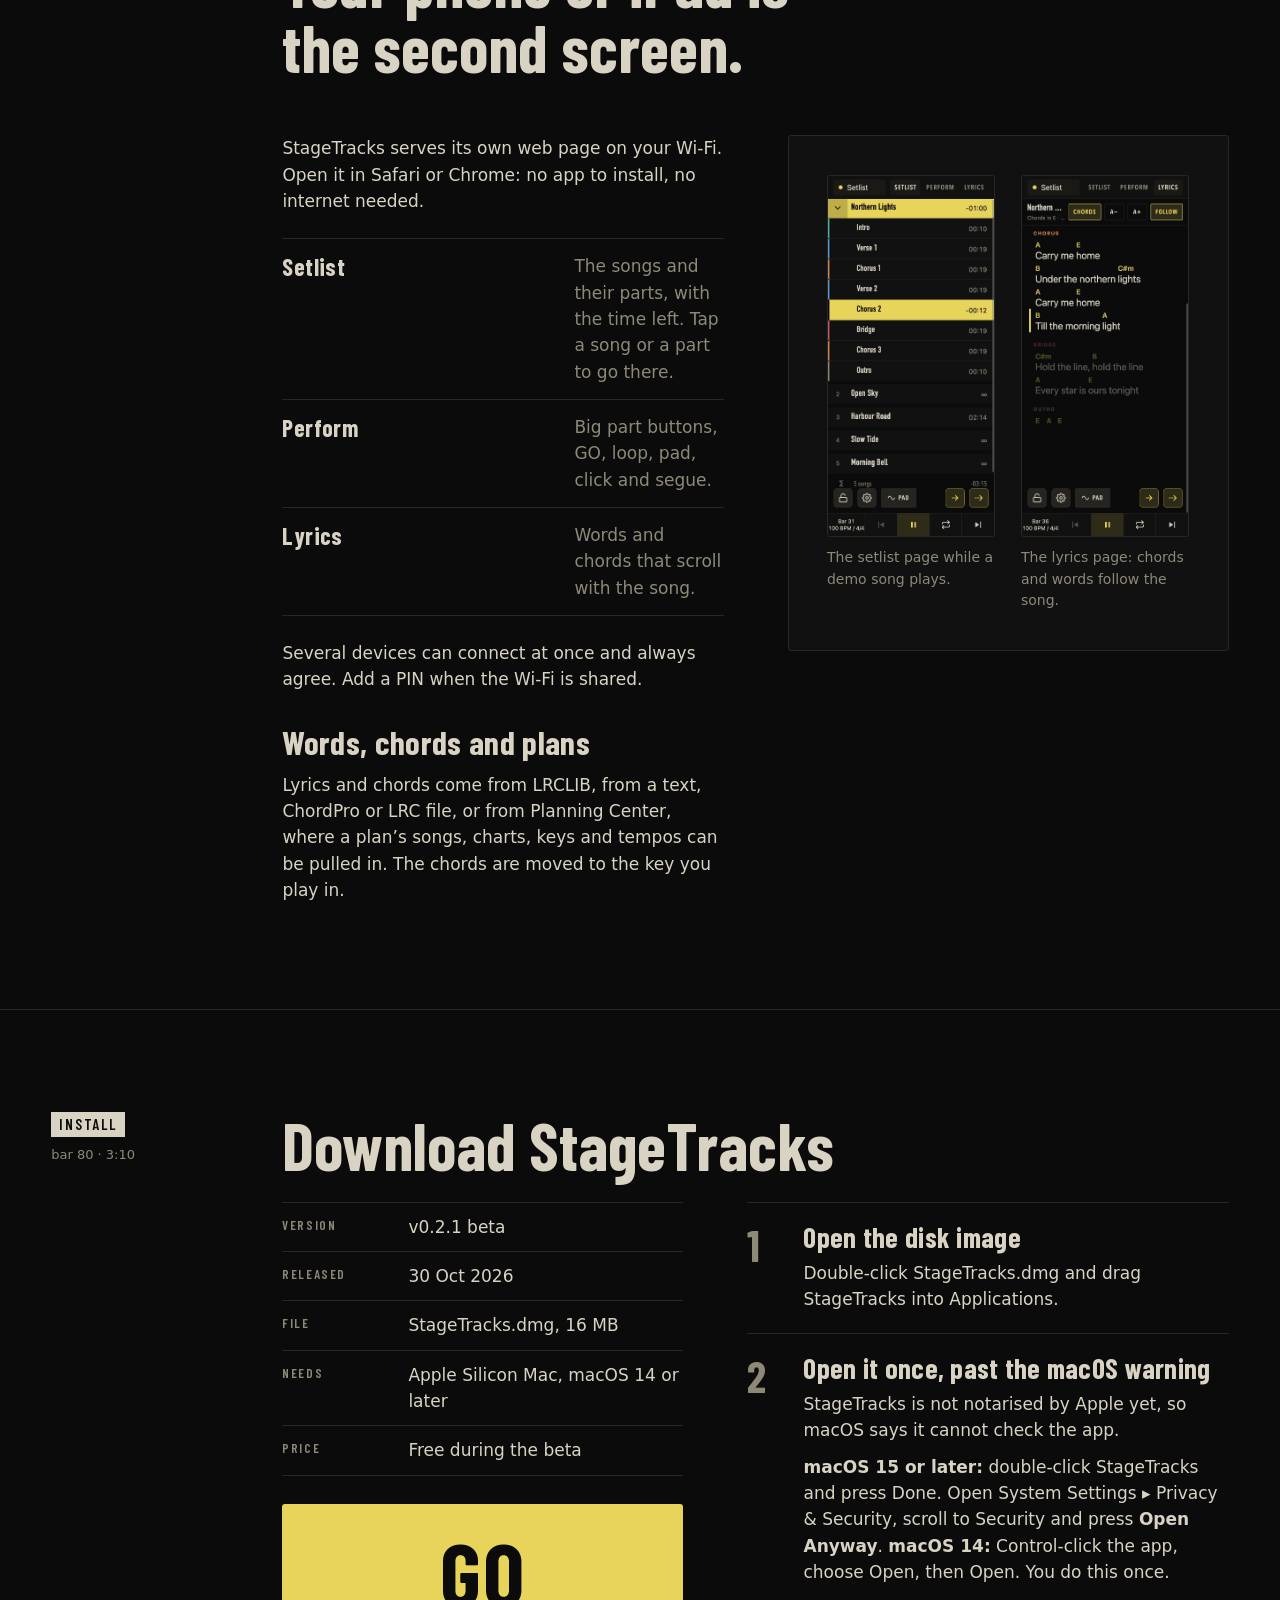
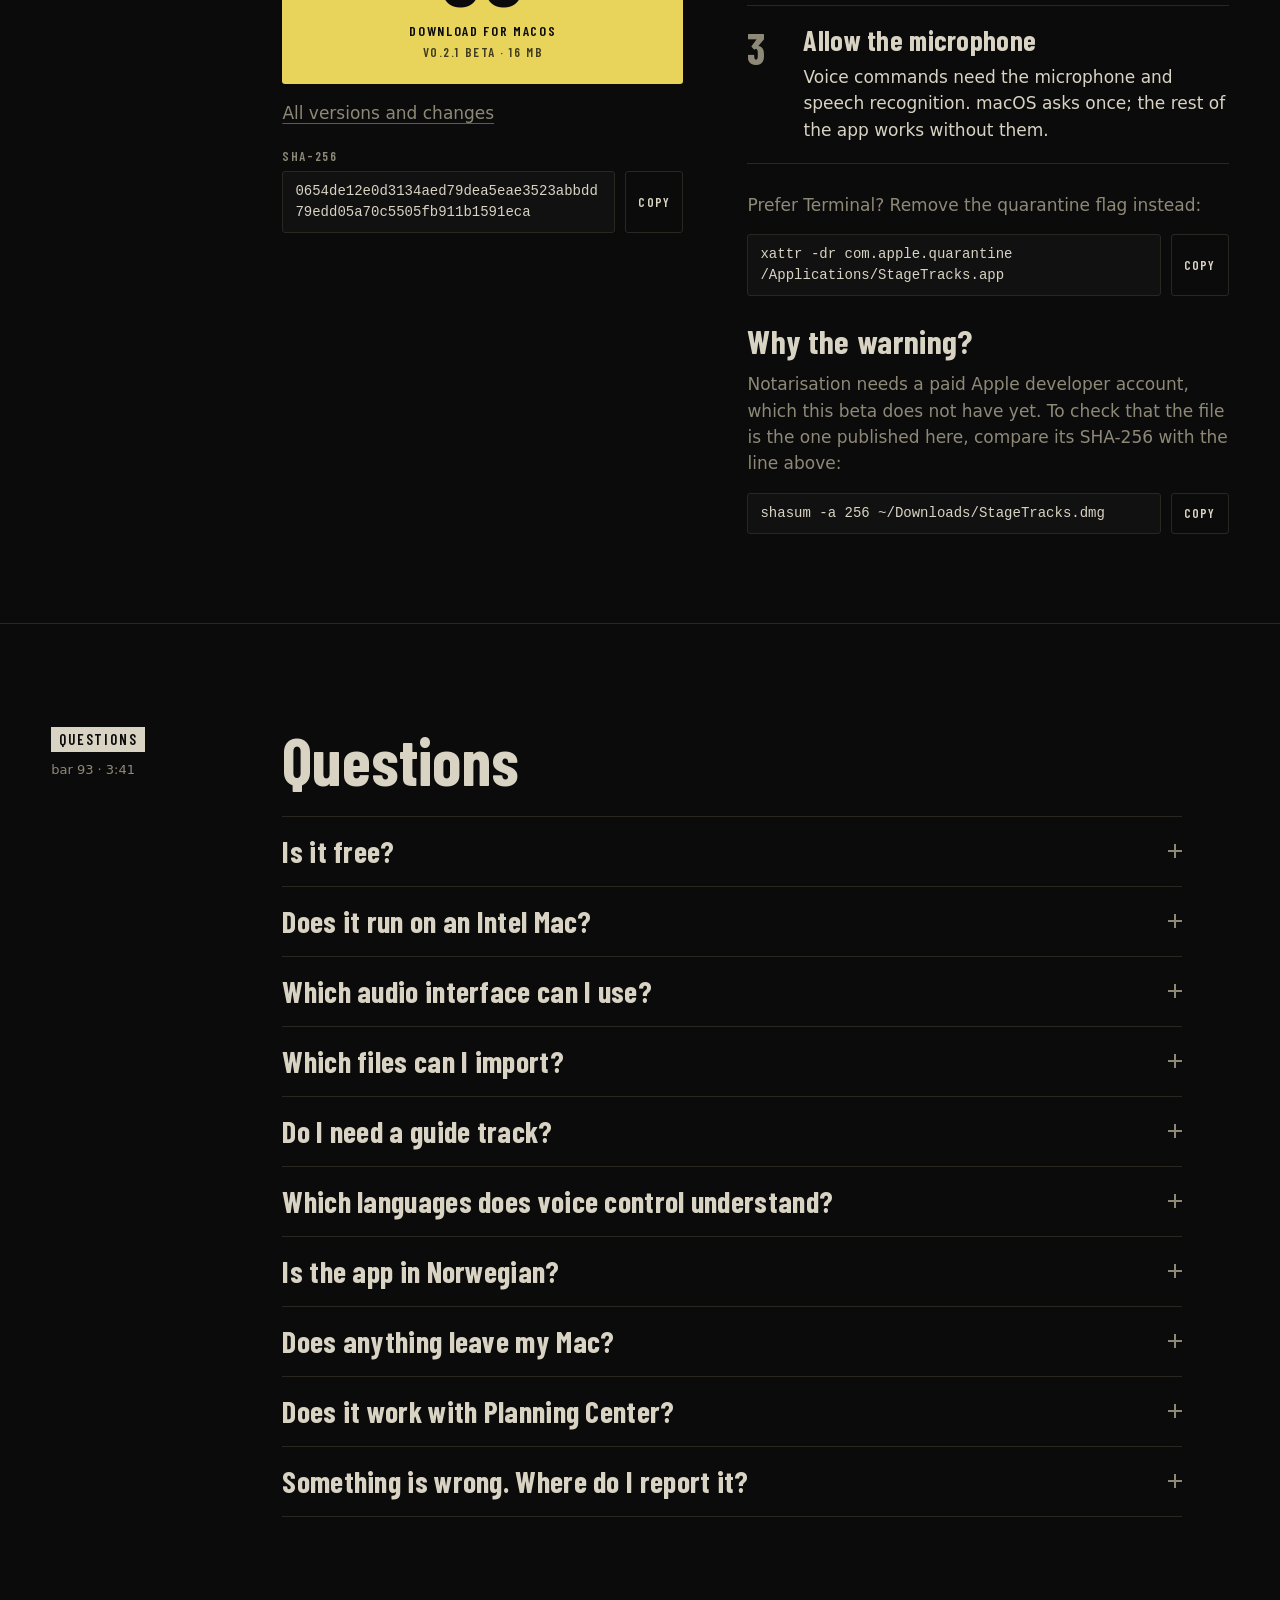
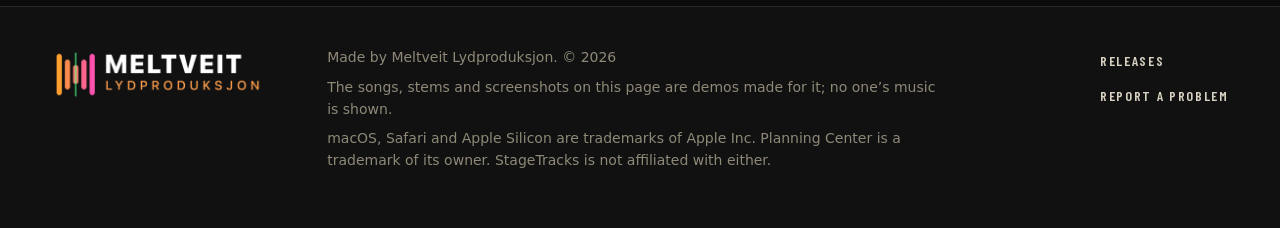
==== commit 8a0458d7: "Update the download site for version 0.2.1" ====
--- a/index.html
+++ b/index.html
@@ -18,12 +18,12 @@
 <svg width="0" height="0" style="position:absolute" aria-hidden="true" focusable="false"><defs><path id="wd" vector-effect="non-scaling-stroke" d="M2.0 85.1V114.9M6.0 80.5V119.5M10.0 77.9V122.1M14.0 76.6V123.4M18.0 82.1V117.9M22.0 84.1V115.9M26.0 93.8V106.2M30.0 91.1V108.9M34.0 85.7V114.3M38.0 84.8V115.2M42.0 78.4V121.6M46.0 87.2V112.8M50.0 82.9V117.1M54.0 87.9V112.1M58.0 87.7V112.3M62.0 89.9V110.1M66.0 94.2V105.8M70.0 91.5V108.5M74.0 88.6V111.4M78.0 78.1V121.9M82.0 78.3V121.7M86.0 87.1V112.9M90.0 81.7V118.3M94.0 91.4V108.6M98.0 89.6V110.4M102.0 93.4V106.6M106.0 93.2V106.8M110.0 82.3V117.7M114.0 87.0V113.0M118.0 85.8V114.2M122.0 60.1V139.9M126.0 67.9V132.1M130.0 83.4V116.6M134.0 78.4V121.6M138.0 84.1V115.9M142.0 79.2V120.8M146.0 81.9V118.1M150.0 62.5V137.5M154.0 65.2V134.8M158.0 60.6V139.4M162.0 67.7V132.3M166.0 83.3V116.7M170.0 85.7V114.3M174.0 88.4V111.6M178.0 86.5V113.5M182.0 84.3V115.7M186.0 76.0V124.0M190.0 67.2V132.8M194.0 81.9V118.1M198.0 71.9V128.1M202.0 82.8V117.2M206.0 86.4V113.6M210.0 80.7V119.3M214.0 81.7V118.3M218.0 79.7V120.3M222.0 72.1V127.9M226.0 64.8V135.2M230.0 80.8V119.2M234.0 66.5V133.5M238.0 87.6V112.4M242.0 81.1V118.9M246.0 80.4V119.6M250.0 88.2V111.8M254.0 71.1V128.9M258.0 74.5V125.5M262.0 67.7V132.3M266.0 81.9V118.1M270.0 83.9V116.1M274.0 85.3V114.7M278.0 78.7V121.3M282.0 88.0V112.0M286.0 77.6V122.4M290.0 68.4V131.6M294.0 62.0V138.0M298.0 73.1V126.9M302.0 74.3V125.7M306.0 75.1V124.9M310.0 76.7V123.3M314.0 88.9V111.1M318.0 81.4V118.6M322.0 76.9V123.1M326.0 41.8V158.2M330.0 64.7V135.3M334.0 22.4V177.6M338.0 62.2V137.8M342.0 59.3V140.7M346.0 60.5V139.5M350.0 60.6V139.4M354.0 73.8V126.2M358.0 52.2V147.8M362.0 52.5V147.5M366.0 53.2V146.8M370.0 50.1V149.9M374.0 58.7V141.3M378.0 68.7V131.3M382.0 73.4V126.6M386.0 65.9V134.1M390.0 58.8V141.2M394.0 73.0V127.0M398.0 69.6V130.4M402.0 25.1V174.9M406.0 40.5V159.5M410.0 49.4V150.6M414.0 63.4V136.6M418.0 61.4V138.6M422.0 62.9V137.1M426.0 71.0V129.0M430.0 65.6V134.4M434.0 69.2V130.8M438.0 27.8V172.2M442.0 62.6V137.4M446.0 46.0V154.0M450.0 42.8V157.2M454.0 74.2V125.8M458.0 65.1V134.9M462.0 59.6V140.4M466.0 59.6V140.4M470.0 43.2V156.8M474.0 61.4V138.6M478.0 44.9V155.1M482.0 60.3V139.7M486.0 42.9V157.1M490.0 69.9V130.1M494.0 71.4V128.6M498.0 58.4V141.6M502.0 53.1V146.9M506.0 36.2V163.8M510.0 46.8V153.2M514.0 42.6V157.4M518.0 66.7V133.3M522.0 76.7V123.3M526.0 84.4V115.6M530.0 85.6V114.4M534.0 88.4V111.6M538.0 82.3V117.7M542.0 66.1V133.9M546.0 60.8V139.2M550.0 66.6V133.4M554.0 71.8V128.2M558.0 79.4V120.6M562.0 87.3V112.7M566.0 87.2V112.8M570.0 80.6V119.4M574.0 74.9V125.1M578.0 77.8V122.2M582.0 64.6V135.4M586.0 63.2V136.8M590.0 67.7V132.3M594.0 73.7V126.3M598.0 78.0V122.0M602.0 86.2V113.8M606.0 81.5V118.5M610.0 83.5V116.5M614.0 75.3V124.7M618.0 64.8V135.2M622.0 65.2V134.8M626.0 76.3V123.7M630.0 68.9V131.1M634.0 79.7V120.3M638.0 83.6V116.4M642.0 89.9V110.1M646.0 79.4V120.6M650.0 79.6V120.4M654.0 66.9V133.1M658.0 70.5V129.5M662.0 65.3V134.7M666.0 74.3V125.7M670.0 77.7V122.3M674.0 86.4V113.6M678.0 82.1V117.9M682.0 76.4V123.6M686.0 68.5V131.5M690.0 74.0V126.0M694.0 61.7V138.3M698.0 30.3V169.7M702.0 48.7V151.3M706.0 52.0V148.0M710.0 59.6V140.4M714.0 68.0V132.0M718.0 59.8V140.2M722.0 63.0V137.0M726.0 28.0V172.0M730.0 21.1V178.9M734.0 46.7V153.3M738.0 48.8V151.2M742.0 59.1V140.9M746.0 64.8V135.2M750.0 76.2V123.8M754.0 52.1V147.9M758.0 47.2V152.8M762.0 35.3V164.7M766.0 44.4V155.6M770.0 40.9V159.1M774.0 46.3V153.7M778.0 61.5V138.5M782.0 65.1V134.9M786.0 79.6V120.4M790.0 70.5V129.5M794.0 52.3V147.7M798.0 35.8V164.2M802.0 53.5V146.5M806.0 38.6V161.4M810.0 51.4V148.6M814.0 77.4V122.6M818.0 70.8V129.2M822.0 74.7V125.3M826.0 73.5V126.5M830.0 63.8V136.2M834.0 50.3V149.7M838.0 55.2V144.8M842.0 58.8V141.2M846.0 71.6V128.4M850.0 66.4V133.6M854.0 72.9V127.1M858.0 65.2V134.8M862.0 57.0V143.0M866.0 59.6V140.4M870.0 24.4V175.6M874.0 63.3V136.7M878.0 50.4V149.6M882.0 63.7V136.3M886.0 68.0V132.0M890.0 85.8V114.2M894.0 72.9V127.1M898.0 75.4V124.6M902.0 78.0V122.0M906.0 57.8V142.2M910.0 72.6V127.4M914.0 63.1V136.9M918.0 74.4V125.6M922.0 75.7V124.3M926.0 73.1V126.9M930.0 73.0V127.0M934.0 74.4V125.6M938.0 57.8V142.2M942.0 56.8V143.2M946.0 64.4V135.6M950.0 74.1V125.9M954.0 68.9V131.1M958.0 76.1V123.9M962.0 73.1V126.9M966.0 70.4V129.6M970.0 70.3V129.7M974.0 69.6V130.4M978.0 49.3V150.7M982.0 75.5V124.5M986.0 75.1V124.9M990.0 69.8V130.2M994.0 75.3V124.7M998.0 85.5V114.5M1002.0 75.9V124.1M1006.0 64.2V135.8M1010.0 49.0V151.0M1014.0 39.4V160.6M1018.0 48.9V151.1M1022.0 51.4V148.6M1026.0 36.4V163.6M1030.0 66.5V133.5M1034.0 55.9V144.1M1038.0 52.7V147.3M1042.0 51.2V148.8M1046.0 53.7V146.3M1050.0 12.6V187.4M1054.0 35.7V164.3M1058.0 46.2V153.8M1062.0 59.8V140.2M1066.0 49.8V150.2M1070.0 67.6V132.4M1074.0 69.7V130.3M1078.0 55.0V145.0M1082.0 59.5V140.5M1086.0 29.9V170.1M1090.0 38.4V161.6M1094.0 51.7V148.3M1098.0 43.8V156.2M1102.0 54.4V145.6M1106.0 79.4V120.6M1110.0 62.7V137.3M1114.0 61.9V138.1M1118.0 24.1V175.9M1122.0 22.0V178.0M1126.0 48.1V151.9M1130.0 53.0V147.0M1134.0 66.0V134.0M1138.0 50.1V149.9M1142.0 72.5V127.5M1146.0 60.4V139.6M1150.0 54.6V145.4M1154.0 82.3V117.7M1158.0 80.7V119.3M1162.0 78.9V121.1M1166.0 88.8V111.2M1170.0 84.8V115.2M1174.0 91.5V108.5M1178.0 90.7V109.3M1182.0 91.1V108.9M1186.0 89.1V110.9M1190.0 83.7V116.3M1194.0 82.6V117.4M1198.0 84.1V115.9"/><path id="ws" vector-effect="non-scaling-stroke" d="M6.0 86.8V113.2M18.0 85.1V114.9M30.0 86.9V113.1M42.0 77.6V122.4M54.0 90.5V109.5M66.0 88.0V112.0M78.0 87.4V112.6M90.0 93.8V106.2M102.0 88.8V111.2M114.0 85.1V114.9M126.0 81.9V118.1M138.0 72.4V127.6M150.0 66.1V133.9M162.0 75.7V124.3M174.0 76.5V123.5M186.0 88.1V111.9M198.0 87.7V112.3M210.0 87.2V112.8M222.0 76.8V123.2M234.0 63.1V136.9M246.0 67.5V132.5M258.0 64.6V135.4M270.0 77.1V122.9M282.0 76.4V123.6M294.0 88.8V111.2M306.0 87.0V113.0M318.0 79.4V120.6M330.0 48.2V151.8M342.0 49.8V150.2M354.0 60.2V139.8M366.0 54.2V145.8M378.0 62.8V137.2M390.0 68.5V131.5M402.0 62.3V137.7M414.0 77.3V122.7M426.0 54.8V145.2M438.0 42.7V157.3M450.0 64.5V135.5M462.0 47.4V152.6M474.0 44.9V155.1M486.0 69.7V130.3M498.0 64.6V135.4M510.0 60.2V139.8M522.0 89.1V110.9M534.0 80.2V119.8M546.0 83.3V116.7M558.0 70.1V129.9M570.0 60.5V139.5M582.0 77.5V122.5M594.0 84.5V115.5M606.0 86.6V113.4M618.0 83.6V116.4M630.0 90.2V109.8M642.0 87.3V112.7M654.0 76.5V123.5M666.0 62.7V137.3M678.0 71.4V128.6M690.0 73.3V126.7M702.0 46.8V153.2M714.0 73.7V126.3M726.0 67.2V132.8M738.0 77.2V122.8M750.0 60.6V139.4M762.0 37.6V162.4M774.0 63.3V136.7M786.0 38.1V161.9M798.0 39.0V161.0M810.0 64.9V135.1M822.0 68.9V131.1M834.0 57.5V142.5M846.0 58.1V141.9M858.0 73.9V126.1M870.0 46.2V153.8M882.0 25.4V174.6M894.0 68.1V131.9M906.0 59.1V140.9M918.0 79.1V120.9M930.0 77.4V122.6M942.0 76.6V123.4M954.0 78.1V121.9M966.0 70.1V129.9M978.0 78.4V121.6M990.0 66.9V133.1M1002.0 49.1V150.9M1014.0 34.5V165.5M1026.0 49.9V150.1M1038.0 62.1V137.9M1050.0 53.9V146.1M1062.0 64.6V135.4M1074.0 74.2V125.8M1086.0 36.6V163.4M1098.0 46.6V153.4M1110.0 38.0V162.0M1122.0 51.9V148.1M1134.0 50.4V149.6M1146.0 64.7V135.3M1158.0 93.6V106.4M1170.0 89.7V110.3M1182.0 92.1V107.9M1194.0 82.5V117.5"/></defs></svg>
 <header class="top"><div class="top-in"><a class="brand" href="./" aria-label="StageTracks home"><img src="assets/img/favicon-64.png" alt="" width="28" height="28"><span>STAGETRACKS</span></a><div class="slot"><nav class="nav" aria-label="Sections"><a href="#why">Why</a><a href="#parts">Parts</a><a href="#voice">Voice</a><a href="#tracks">Tracks</a><a href="#remote">Remote</a><a href="#install">Install</a><a href="#faq">Questions</a></nav><nav class="map mini" aria-label="Song map, current position"><div class="bars" aria-hidden="true"><svg class="r dense" viewBox="0 0 1200 200" preserveAspectRatio="none"><use href="#wd"/></svg><svg class="r sparse" viewBox="0 0 1200 200" preserveAspectRatio="none"><use href="#ws"/></svg><svg class="p dense" viewBox="0 0 1200 200" preserveAspectRatio="none"><use href="#wd"/></svg><svg class="p sparse" viewBox="0 0 1200 200" preserveAspectRatio="none"><use href="#ws"/></svg></div><a class="fl on" href="#why" data-f="why" title="Why" style="--f:3.5%"><em>Why</em><small data-bar="bar">bar 4 · 0:07</small></a><a class="fl" href="#parts" data-f="parts" title="Parts" style="--f:11%"><em>Parts</em><small data-bar="bar">bar 11 · 0:24</small></a><a class="fl" href="#voice" data-f="voice" title="Voice" style="--f:27%"><em>Voice</em><small data-bar="bar">bar 27 · 1:02</small></a><a class="fl" href="#tracks" data-f="tracks" title="Tracks" style="--f:41%"><em>Tracks</em><small data-bar="bar">bar 40 · 1:34</small></a><a class="fl" href="#remote" data-f="remote" title="Remote" style="--f:63%"><em>Remote</em><small data-bar="bar">bar 61 · 2:24</small></a><a class="fl" href="#install" data-f="install" title="Install" style="--f:79%"><em>Install</em><small data-bar="bar">bar 76 · 3:00</small></a><a class="fl flip" href="#faq" data-f="faq" title="Questions" style="--f:90%"><em>FAQ</em><small data-bar="bar">bar 87 · 3:26</small></a><div class="ph"></div></nav></div><div class="tools"><div class="lang" role="group" aria-label="Language"><a href="./" hreflang="en" lang="en" aria-current="true">EN</a><a href="no/" hreflang="no" lang="no">NO</a></div><a class="btn dl-btn" href="#install">Download</a></div></div></header>
 <main id="main">
-<section class="hero" id="why" data-part="why" aria-label="StageTracks"><div class="call"><div class="nx"><span class="lab">Next</span><span class="cue">DOWNLOAD</span><span class="lab">in 0 bars</span></div><div class="mid"><h1>Call the next part.<br>It lands on the beat.</h1><p class="lead"><b>StageTracks</b> plays multitrack songs live on a Mac. Jump to any part by voice, key, MIDI pad or phone, and the click, guide and pad follow.</p></div><a class="go" href="https://github.com/The13ThMoose/Stagetracks/releases/latest/download/StageTracks.dmg"><b>GO</b><span>Download for macOS</span><span>v0.2.0 beta · 16 MB</span></a></div><nav class="map hero-map" aria-label="Song map"><div class="bars" aria-hidden="true"><svg class="r dense" viewBox="0 0 1200 200" preserveAspectRatio="none"><use href="#wd"/></svg><svg class="r sparse" viewBox="0 0 1200 200" preserveAspectRatio="none"><use href="#ws"/></svg><svg class="p dense" viewBox="0 0 1200 200" preserveAspectRatio="none"><use href="#wd"/></svg><svg class="p sparse" viewBox="0 0 1200 200" preserveAspectRatio="none"><use href="#ws"/></svg></div><a class="fl on" href="#why" data-f="why" title="Why" style="--f:3.5%"><em>Why</em><small data-bar="bar">bar 4 · 0:07</small></a><a class="fl" href="#parts" data-f="parts" title="Parts" style="--f:11%"><em>Parts</em><small data-bar="bar">bar 11 · 0:24</small></a><a class="fl" href="#voice" data-f="voice" title="Voice" style="--f:27%"><em>Voice</em><small data-bar="bar">bar 27 · 1:02</small></a><a class="fl" href="#tracks" data-f="tracks" title="Tracks" style="--f:41%"><em>Tracks</em><small data-bar="bar">bar 40 · 1:34</small></a><a class="fl" href="#remote" data-f="remote" title="Remote" style="--f:63%"><em>Remote</em><small data-bar="bar">bar 61 · 2:24</small></a><a class="fl" href="#install" data-f="install" title="Install" style="--f:79%"><em>Install</em><small data-bar="bar">bar 76 · 3:00</small></a><a class="fl flip" href="#faq" data-f="faq" title="Questions" style="--f:90%"><em>FAQ</em><small data-bar="bar">bar 87 · 3:26</small></a><div class="ph"></div></nav><ul class="reqs"><li><b>Apple Silicon</b> Mac</li><li><b>macOS 14</b> or later</li><li><b>Free</b> during the beta</li><li>Any <b>CoreAudio</b> interface</li></ul></section>
+<section class="hero" id="why" data-part="why" aria-label="StageTracks"><div class="call"><div class="nx"><span class="lab">Next</span><span class="cue">DOWNLOAD</span><span class="lab">in 0 bars</span></div><div class="mid"><h1>Call the next part.<br>It lands on the beat.</h1><p class="lead"><b>StageTracks</b> plays multitrack songs live on a Mac. Jump to any part by voice, key, MIDI pad or phone, and the click, guide and pad follow.</p></div><a class="go" href="https://github.com/The13ThMoose/Stagetracks/releases/latest/download/StageTracks.dmg"><b>GO</b><span>Download for macOS</span><span>v0.2.1 beta · 16 MB</span></a></div><nav class="map hero-map" aria-label="Song map"><div class="bars" aria-hidden="true"><svg class="r dense" viewBox="0 0 1200 200" preserveAspectRatio="none"><use href="#wd"/></svg><svg class="r sparse" viewBox="0 0 1200 200" preserveAspectRatio="none"><use href="#ws"/></svg><svg class="p dense" viewBox="0 0 1200 200" preserveAspectRatio="none"><use href="#wd"/></svg><svg class="p sparse" viewBox="0 0 1200 200" preserveAspectRatio="none"><use href="#ws"/></svg></div><a class="fl on" href="#why" data-f="why" title="Why" style="--f:3.5%"><em>Why</em><small data-bar="bar">bar 4 · 0:07</small></a><a class="fl" href="#parts" data-f="parts" title="Parts" style="--f:11%"><em>Parts</em><small data-bar="bar">bar 11 · 0:24</small></a><a class="fl" href="#voice" data-f="voice" title="Voice" style="--f:27%"><em>Voice</em><small data-bar="bar">bar 27 · 1:02</small></a><a class="fl" href="#tracks" data-f="tracks" title="Tracks" style="--f:41%"><em>Tracks</em><small data-bar="bar">bar 40 · 1:34</small></a><a class="fl" href="#remote" data-f="remote" title="Remote" style="--f:63%"><em>Remote</em><small data-bar="bar">bar 61 · 2:24</small></a><a class="fl" href="#install" data-f="install" title="Install" style="--f:79%"><em>Install</em><small data-bar="bar">bar 76 · 3:00</small></a><a class="fl flip" href="#faq" data-f="faq" title="Questions" style="--f:90%"><em>FAQ</em><small data-bar="bar">bar 87 · 3:26</small></a><div class="ph"></div></nav><ul class="reqs"><li><b>Apple Silicon</b> Mac</li><li><b>macOS 14</b> or later</li><li><b>Free</b> during the beta</li><li>Any <b>CoreAudio</b> interface</li></ul></section>
 <section class="part" id="parts" data-part="parts" aria-labelledby="parts-h"><div class="in"><div class="gut"><span class="flag">Parts</span><span class="pos" data-bar="bar">bar 11 · 0:24</span></div><div class="main"><h2 id="parts-h">Every part of every song is one call away.</h2><p>Import a folder of stems and StageTracks finds the beat grid, the key and the parts. The part names come from your guide track: when it says “verse” or “chorus”, that becomes a marker you can jump to.</p><p>On stage the biggest thing on the screen is what comes next, and when. Press GO, or queue a jump and let it fire on time.</p><dl class="rows"><div><dt>Jump on the grid</dt><dd>Choose when a jump lands: now, on the next beat, on the next bar or at the end of the section. It always lands on the grid.</dd></div><div><dt>Loop a part</dt><dd>Hold the part that is playing for as long as you need it, then let go.</dd></div><div><dt>The guide speaks first</dt><dd>The guide track announces the next part one bar before it arrives.</dd></div><div><dt>Segue between songs</dt><dd>A pad in the song’s key carries the room from one song to the next, and the click picks up at the new tempo.</dd></div></dl><figure class="shot"><div class="pan"><img src="assets/img/app-perform.png" alt="The Perform tab of StageTracks: a STANDBY call for the Outro, the list of parts and the waveform of the demo song Northern Lights." width="2400" height="1536" loading="lazy" decoding="async"></div><figcaption>The Perform tab: a queued jump, the parts and the waveform. The song is a demo made for this page.</figcaption></figure></div></div></section>
 <section class="part" id="voice" data-part="voice" aria-labelledby="voice-h"><div class="in"><div class="gut"><span class="flag">Voice</span><span class="pos" data-bar="bar">bar 27 · 1:02</span></div><div class="main"><h2 id="voice-h">Say it, and the jump is queued.</h2><p>Arm the microphone and the musical director can call the show: “let’s go to the chorus”, “second verse”, “go to the bridge”. StageTracks queues the jump and shows it as STANDBY until it fires.</p><p>Speech is recognised on the Mac, in English and Norwegian at once. A misheard word is matched by sound against the parts this song really has, and a command can only pick one of those parts or one of a few fixed commands.</p><div class="demo" data-demo><div class="heard"><span class="lab">Heard</span><q data-heard>let’s go to the chorus</q></div><div class="call" data-state="standby"><div class="st">STANDBY</div><div class="nm" aria-live="polite"><strong data-name>Chorus 1</strong><span data-detail>fires in 5.0 bars · lands on bar 13</span></div><div class="gk"><b>GO</b><span>Don’t wait</span></div></div><div class="chips" role="group" aria-label="Heard"><button class="chip" type="button" aria-pressed="true" data-said="let’s go to the chorus" data-name="Chorus 1" data-detail="fires in 5.0 bars · lands on bar 13">let’s go to the chorus</button><button class="chip" type="button" aria-pressed="false" data-said="second verse" data-name="Verse 2" data-detail="fires in 5.0 bars · lands on bar 21">second verse</button><button class="chip" type="button" aria-pressed="false" data-said="go to the bridge" data-name="Bridge" data-detail="fires in 5.0 bars · lands on bar 37">go to the bridge</button><button class="chip" type="button" aria-pressed="false" data-said="take it to the outro" data-name="Outro" data-detail="fires in 5.0 bars · lands on bar 53">take it to the outro</button></div><p class="demo-note">Demo: what the app shows for a phrase. The parts belong to the demo song, now at bar 8.</p></div></div></div></section>
-<section class="part" id="tracks" data-part="tracks" aria-labelledby="tracks-h"><div class="in"><div class="gut"><span class="flag">Tracks</span><span class="pos" data-bar="bar">bar 40 · 1:34</span></div><div class="main"><h2 id="tracks-h">Every stem gets a lane. Cut it, move it, rearrange it.</h2><p>Stems are routed to output groups by file name, and a mistake is fixed in the lane list. Turn on Edit to cut a track, move a piece, trim an edge or repeat a part on every track at once. Nothing is written to your audio files, and ⌘Z takes it back.</p><figure class="shot"><div class="pan"><img src="assets/img/app-tracks.png" alt="The Tracks tab: a waveform lane for each of the demo song’s nine stems, with output group, level, mute and solo." width="2200" height="1464" loading="lazy" decoding="async"></div><figcaption>The Tracks tab: a lane per stem with routing, level, mute and solo. Demo song.</figcaption></figure><div class="split"><div><table class="patch"><caption>Default routing, all of it yours to change</caption><tr><td class="ch tab">1–2</td><td><i class="sw" style="background:var(--t-pads)"></i>Pads, drones, FX</td><td class="note"></td></tr><tr><td class="ch tab">3–4</td><td><i class="sw" style="background:var(--t-perc)"></i>Percussion</td><td class="note"></td></tr><tr><td class="ch tab">5–6</td><td><i class="sw" style="background:var(--t-leads)"></i>Leads</td><td class="note"></td></tr><tr><td class="ch tab">7</td><td><i class="sw" style="background:var(--t-bass)"></i>Synth bass</td><td class="note"></td></tr><tr><td class="ch tab">8</td><td><i class="sw" style="background:var(--t-bgv)"></i>Backing vocals</td><td class="note"></td></tr><tr><td class="ch tab">9</td><td><i class="sw" style="background:var(--t-click)"></i>Click</td><td class="note">to the drummer</td></tr><tr><td class="ch tab">10</td><td><i class="sw" style="background:var(--t-guide)"></i>Guide</td><td class="note">to the director</td></tr><tr><td class="ch tab">11</td><td><i class="sw" style="background:var(--t-ltc)"></i>LTC timecode</td><td class="note">lights, video</td></tr></table><h3 style="margin-top:40px">Also in the box</h3><dl class="rows" style="margin-top:0"><div><dt>Time signatures</dt><dd>Type any two numbers: 7/8, 11/16, 5/4, 13/8. Compound time such as 6/8 clicks in threes.</dd></div><div><dt>Transpose</dt><dd>Move a song up or down by semitones. The chord chart follows.</dd></div><div><dt>Click and pad</dt><dd>A built-in click and a pad that holds in the song’s key, each on its own output.</dd></div><div><dt>Timecode</dt><dd>LTC timecode on its own channel, following the song.</dd></div><div><dt>MIDI and keys</dt><dd>Learn any control from a MIDI pad or a key on the keyboard.</dd></div><div><dt>Setlist</dt><dd>Reorder by dragging, import from folders, export as PDF, text or spreadsheet, or start a new one.</dd></div></dl></div><div><h3>Mashups without a stop</h3><p>Build a new song from parts of several songs, in the order you choose. Match the tempo and the key, and every part becomes a marker, so jumping from one song’s chorus to another’s verse never stops.</p><figure class="shot"><div class="pan"><img src="assets/img/app-mashup.png" alt="The mashup builder: parts of two demo songs, Northern Lights and Harbour Road, in one running order." width="1640" height="1280" loading="lazy" decoding="async"></div><figcaption>The mashup builder: parts of two demo songs in one running order.</figcaption></figure></div></div></div></div></section>
+<section class="part" id="tracks" data-part="tracks" aria-labelledby="tracks-h"><div class="in"><div class="gut"><span class="flag">Tracks</span><span class="pos" data-bar="bar">bar 40 · 1:34</span></div><div class="main"><h2 id="tracks-h">Every stem gets a lane. Cut it, move it, rearrange it.</h2><p>Stems are routed to output groups by file name, and a mistake is fixed in the lane list. Turn on Edit to cut a track, move a piece, trim an edge or repeat a part on every track at once. Nothing is written to your audio files, and ⌘Z takes it back.</p><figure class="shot"><div class="pan"><img src="assets/img/app-tracks.png" alt="The Tracks tab: a waveform lane for each of the demo song’s nine stems, with output group, level, mute and solo." width="2200" height="1464" loading="lazy" decoding="async"></div><figcaption>The Tracks tab: a lane per stem with routing, level, mute and solo. Demo song.</figcaption></figure><div class="split"><div><table class="patch"><caption>Default routing, all of it yours to change</caption><tr><td class="ch tab">1–2</td><td><i class="sw" style="background:var(--t-pads)"></i>Pads, drones, FX</td><td class="note"></td></tr><tr><td class="ch tab">3–4</td><td><i class="sw" style="background:var(--t-perc)"></i>Percussion</td><td class="note"></td></tr><tr><td class="ch tab">5–6</td><td><i class="sw" style="background:var(--t-leads)"></i>Leads</td><td class="note"></td></tr><tr><td class="ch tab">7</td><td><i class="sw" style="background:var(--t-bass)"></i>Synth bass</td><td class="note"></td></tr><tr><td class="ch tab">8</td><td><i class="sw" style="background:var(--t-bgv)"></i>Backing vocals</td><td class="note"></td></tr><tr><td class="ch tab">9</td><td><i class="sw" style="background:var(--t-click)"></i>Click</td><td class="note">to the drummer</td></tr><tr><td class="ch tab">10</td><td><i class="sw" style="background:var(--t-guide)"></i>Guide</td><td class="note">to the director</td></tr><tr><td class="ch tab">11</td><td><i class="sw" style="background:var(--t-ltc)"></i>LTC timecode</td><td class="note">lights, video</td></tr></table><h3 style="margin-top:40px">Also in the box</h3><dl class="rows" style="margin-top:0"><div><dt>Time signatures</dt><dd>Type any two numbers. The tempo counts quarter notes and the bottom number is the click: 12/8 at 195 BPM clicks twelve times to a bar, on every eighth.</dd></div><div><dt>Transpose</dt><dd>Move a song up or down by semitones. The chord chart follows.</dd></div><div><dt>Click and pad</dt><dd>A built-in click and a pad that holds in the song’s key, each on its own output.</dd></div><div><dt>Timecode</dt><dd>LTC timecode on its own channel, following the song.</dd></div><div><dt>MIDI and keys</dt><dd>Learn any control from a MIDI pad or a key on the keyboard.</dd></div><div><dt>Setlist</dt><dd>Reorder by dragging, import from folders, export as PDF, text or spreadsheet, or start a new one.</dd></div></dl></div><div><h3>Mashups without a stop</h3><p>Build a new song from parts of several songs, in the order you choose. Match the tempo and the key, and every part becomes a marker, so jumping from one song’s chorus to another’s verse never stops.</p><figure class="shot"><div class="pan"><img src="assets/img/app-mashup.png" alt="The mashup builder: parts of two demo songs, Northern Lights and Harbour Road, in one running order." width="1640" height="1280" loading="lazy" decoding="async"></div><figcaption>The mashup builder: parts of two demo songs in one running order.</figcaption></figure></div></div></div></div></section>
 <section class="part" id="remote" data-part="remote" aria-labelledby="remote-h"><div class="in"><div class="gut"><span class="flag">Remote</span><span class="pos" data-bar="bar">bar 61 · 2:24</span></div><div class="main"><h2 id="remote-h">Your phone or iPad is the second screen.</h2><div class="split"><div><p>StageTracks serves its own web page on your Wi-Fi. Open it in Safari or Chrome: no app to install, no internet needed.</p><dl class="rows" style="margin:24px 0"><div><dt>Setlist</dt><dd>The songs and their parts, with the time left. Tap a song or a part to go there.</dd></div><div><dt>Perform</dt><dd>Big part buttons, GO, loop, pad, click and segue.</dd></div><div><dt>Lyrics</dt><dd>Words and chords that scroll with the song.</dd></div></dl><p>Several devices can connect at once and always agree. Add a PIN when the Wi-Fi is shared.</p><h3 style="margin-top:32px">Words, chords and plans</h3><p>Lyrics and chords come from LRCLIB, from a text, ChordPro or LRC file, or from Planning Center, where a plan’s songs, charts, keys and tempos can be pulled in. The chords are moved to the key you play in.</p></div><div class="phones"><figure><img src="assets/img/remote-setlist.jpg" alt="The web remote’s setlist page on a phone while Chorus 2 of the demo song plays, with the time left in each part." width="750" height="1624" loading="lazy" decoding="async"><figcaption>The setlist page while a demo song plays.</figcaption></figure><figure><img src="assets/img/remote-lyrics.jpg" alt="The web remote’s lyrics page on a phone: the chorus of the demo song with chords above the words and the current line marked." width="750" height="1624" loading="lazy" decoding="async"><figcaption>The lyrics page: chords and words follow the song.</figcaption></figure></div></div></div></div></section>
-<section class="part" id="install" data-part="install" aria-labelledby="install-h"><div class="in"><div class="gut"><span class="flag">Install</span><span class="pos" data-bar="bar">bar 76 · 3:00</span></div><div class="main"><h2 id="install-h">Download StageTracks</h2><div class="dl"><div><dl class="facts"><div><dt>Version</dt><dd>v0.2.0 beta</dd></div><div><dt>Released</dt><dd>29 Oct 2026</dd></div><div><dt>File</dt><dd>StageTracks.dmg, 16 MB</dd></div><div><dt>Needs</dt><dd>Apple Silicon Mac, macOS 14 or later</dd></div><div><dt>Price</dt><dd>Free during the beta</dd></div></dl><a class="go xl" href="https://github.com/The13ThMoose/Stagetracks/releases/latest/download/StageTracks.dmg"><b>GO</b><span>Download for macOS</span><span>v0.2.0 beta · 16 MB</span></a><p class="dim" style="margin-top:16px"><a href="https://github.com/The13ThMoose/Stagetracks/releases">All versions and changes</a></p><div class="sha"><span class="lab">SHA-256</span><div class="code"><code id="sha">582102f42ca4d77e2f618be4867fabf3a7d3b63612c482b963c9ea1658ec9e2e</code><button class="btn" type="button" data-copy="sha" data-done="Copied">Copy</button></div></div></div><div><ol class="steps"><li><div><h3>Open the disk image</h3><p>Double-click StageTracks.dmg and drag StageTracks into Applications.</p></div></li><li><div><h3>Open it once, past the macOS warning</h3><p>StageTracks is not notarised by Apple yet, so macOS says it cannot check the app.</p><p><b>macOS 15 or later:</b> double-click StageTracks and press Done. Open System Settings ▸ Privacy &amp; Security, scroll to Security and press <b>Open Anyway</b>. <b>macOS 14:</b> Control-click the app, choose Open, then Open. You do this once.</p></div></li><li><div><h3>Allow the microphone</h3><p>Voice commands need the microphone and speech recognition. macOS asks once; the rest of the app works without them.</p></div></li></ol><div class="why"><p>Prefer Terminal? Remove the quarantine flag instead:</p><div class="code"><code id="xattr">xattr -dr com.apple.quarantine /Applications/StageTracks.app</code><button class="btn" type="button" data-copy="xattr" data-done="Copied">Copy</button></div><h3 style="margin-top:28px">Why the warning?</h3><p>Notarisation needs a paid Apple developer account, which this beta does not have yet. To check that the file is the one published here, compare its SHA-256 with the line above:</p><div class="code"><code id="shacmd">shasum -a 256 ~/Downloads/StageTracks.dmg</code><button class="btn" type="button" data-copy="shacmd" data-done="Copied">Copy</button></div></div></div></div></div></div></section>
+<section class="part" id="install" data-part="install" aria-labelledby="install-h"><div class="in"><div class="gut"><span class="flag">Install</span><span class="pos" data-bar="bar">bar 76 · 3:00</span></div><div class="main"><h2 id="install-h">Download StageTracks</h2><div class="dl"><div><dl class="facts"><div><dt>Version</dt><dd>v0.2.1 beta</dd></div><div><dt>Released</dt><dd>30 Oct 2026</dd></div><div><dt>File</dt><dd>StageTracks.dmg, 16 MB</dd></div><div><dt>Needs</dt><dd>Apple Silicon Mac, macOS 14 or later</dd></div><div><dt>Price</dt><dd>Free during the beta</dd></div></dl><a class="go xl" href="https://github.com/The13ThMoose/Stagetracks/releases/latest/download/StageTracks.dmg"><b>GO</b><span>Download for macOS</span><span>v0.2.1 beta · 16 MB</span></a><p class="dim" style="margin-top:16px"><a href="https://github.com/The13ThMoose/Stagetracks/releases">All versions and changes</a></p><div class="sha"><span class="lab">SHA-256</span><div class="code"><code id="sha">0654de12e0d3134aed79dea5eae3523abbdd79edd05a70c5505fb911b1591eca</code><button class="btn" type="button" data-copy="sha" data-done="Copied">Copy</button></div></div></div><div><ol class="steps"><li><div><h3>Open the disk image</h3><p>Double-click StageTracks.dmg and drag StageTracks into Applications.</p></div></li><li><div><h3>Open it once, past the macOS warning</h3><p>StageTracks is not notarised by Apple yet, so macOS says it cannot check the app.</p><p><b>macOS 15 or later:</b> double-click StageTracks and press Done. Open System Settings ▸ Privacy &amp; Security, scroll to Security and press <b>Open Anyway</b>. <b>macOS 14:</b> Control-click the app, choose Open, then Open. You do this once.</p></div></li><li><div><h3>Allow the microphone</h3><p>Voice commands need the microphone and speech recognition. macOS asks once; the rest of the app works without them.</p></div></li></ol><div class="why"><p>Prefer Terminal? Remove the quarantine flag instead:</p><div class="code"><code id="xattr">xattr -dr com.apple.quarantine /Applications/StageTracks.app</code><button class="btn" type="button" data-copy="xattr" data-done="Copied">Copy</button></div><h3 style="margin-top:28px">Why the warning?</h3><p>Notarisation needs a paid Apple developer account, which this beta does not have yet. To check that the file is the one published here, compare its SHA-256 with the line above:</p><div class="code"><code id="shacmd">shasum -a 256 ~/Downloads/StageTracks.dmg</code><button class="btn" type="button" data-copy="shacmd" data-done="Copied">Copy</button></div></div></div></div></div></div></section>
 <section class="part" id="faq" data-part="faq" aria-labelledby="faq-h"><div class="in"><div class="gut"><span class="flag">Questions</span><span class="pos" data-bar="bar">bar 87 · 3:26</span></div><div class="main"><h2 id="faq-h">Questions</h2><div class="faq"><details><summary>Is it free?<i aria-hidden="true"></i></summary><div class="ans"><p>Yes, while it is in beta. What happens after the beta will be announced here.</p></div></details><details><summary>Does it run on an Intel Mac?<i aria-hidden="true"></i></summary><div class="ans"><p>No. This build is for Apple Silicon (M1 or later) and needs macOS 14 or later.</p></div></details><details><summary>Which audio interface can I use?<i aria-hidden="true"></i></summary><div class="ans"><p>Any CoreAudio interface, with any number of outputs. StageTracks talks to the device directly, so a 16-channel USB interface gets 16 outputs. If a device misbehaves, the Outputs tab can copy an audio report for you to send along.</p></div></details><details><summary>Which files can I import?<i aria-hidden="true"></i></summary><div class="ans"><p>A folder of stems per song (WAV, AIFF, CAF, MP3, M4A or FLAC), a folder of song folders, or drop them on the window. Stems are routed by file name: Click, Guide, Synth Bass, BGVs and so on.</p></div></details><details><summary>Do I need a guide track?<i aria-hidden="true"></i></summary><div class="ans"><p>No, but with one the parts are named for you; each spoken call is read on the Mac. Without it the parts get neutral names you can change, and markers can be placed by hand.</p></div></details><details><summary>Which languages does voice control understand?<i aria-hidden="true"></i></summary><div class="ans"><p>English and Norwegian at once. On macOS 26 English uses Apple’s newer speech analyzer, which copes better with noise.</p></div></details><details><summary>Is the app in Norwegian?<i aria-hidden="true"></i></summary><div class="ans"><p>The app is in English. Voice control understands Norwegian, and this page comes in both languages.</p></div></details><details><summary>Does anything leave my Mac?<i aria-hidden="true"></i></summary><div class="ans"><p>Audio and speech stay on the Mac. Lookups you ask for, such as lyrics from LRCLIB or your plans from Planning Center, go to those services. If you store your own Claude API key for the optional language-model fallback, the phrase is sent to that service for a decision when the rules cannot decide.</p></div></details><details><summary>Does it work with Planning Center?<i aria-hidden="true"></i></summary><div class="ans"><p>Yes. Sign in from the Planning Center tab to see your services and plans, take a plan’s chart, key and tempo into a song, or add a plan’s song as a pad and click loop. Signing in needs an API client ID that you create for your own Planning Center account.</p></div></details><details><summary>Something is wrong. Where do I report it?<i aria-hidden="true"></i></summary><div class="ans"><p>Open an issue on <a href="https://github.com/The13ThMoose/Stagetracks/issues">GitHub</a>. Say which macOS you run and what you did; the Outputs tab can copy an audio report for audio problems.</p></div></details></div></div></div></section>
 </main>
 <footer class="foot"><div class="foot-in"><img src="assets/img/meltveit-logo.png" alt="Meltveit Lydproduksjon" width="900" height="225" loading="lazy"><div><p>Made by Meltveit Lydproduksjon. © 2026</p><p>The songs, stems and screenshots on this page are demos made for it; no one’s music is shown.</p><p>macOS, Safari and Apple Silicon are trademarks of Apple Inc. Planning Center is a trademark of its owner. StageTracks is not affiliated with either.</p></div><ul><li><a href="https://github.com/The13ThMoose/Stagetracks/releases">Releases</a></li><li><a href="https://github.com/The13ThMoose/Stagetracks/issues">Report a problem</a></li></ul></div></footer>
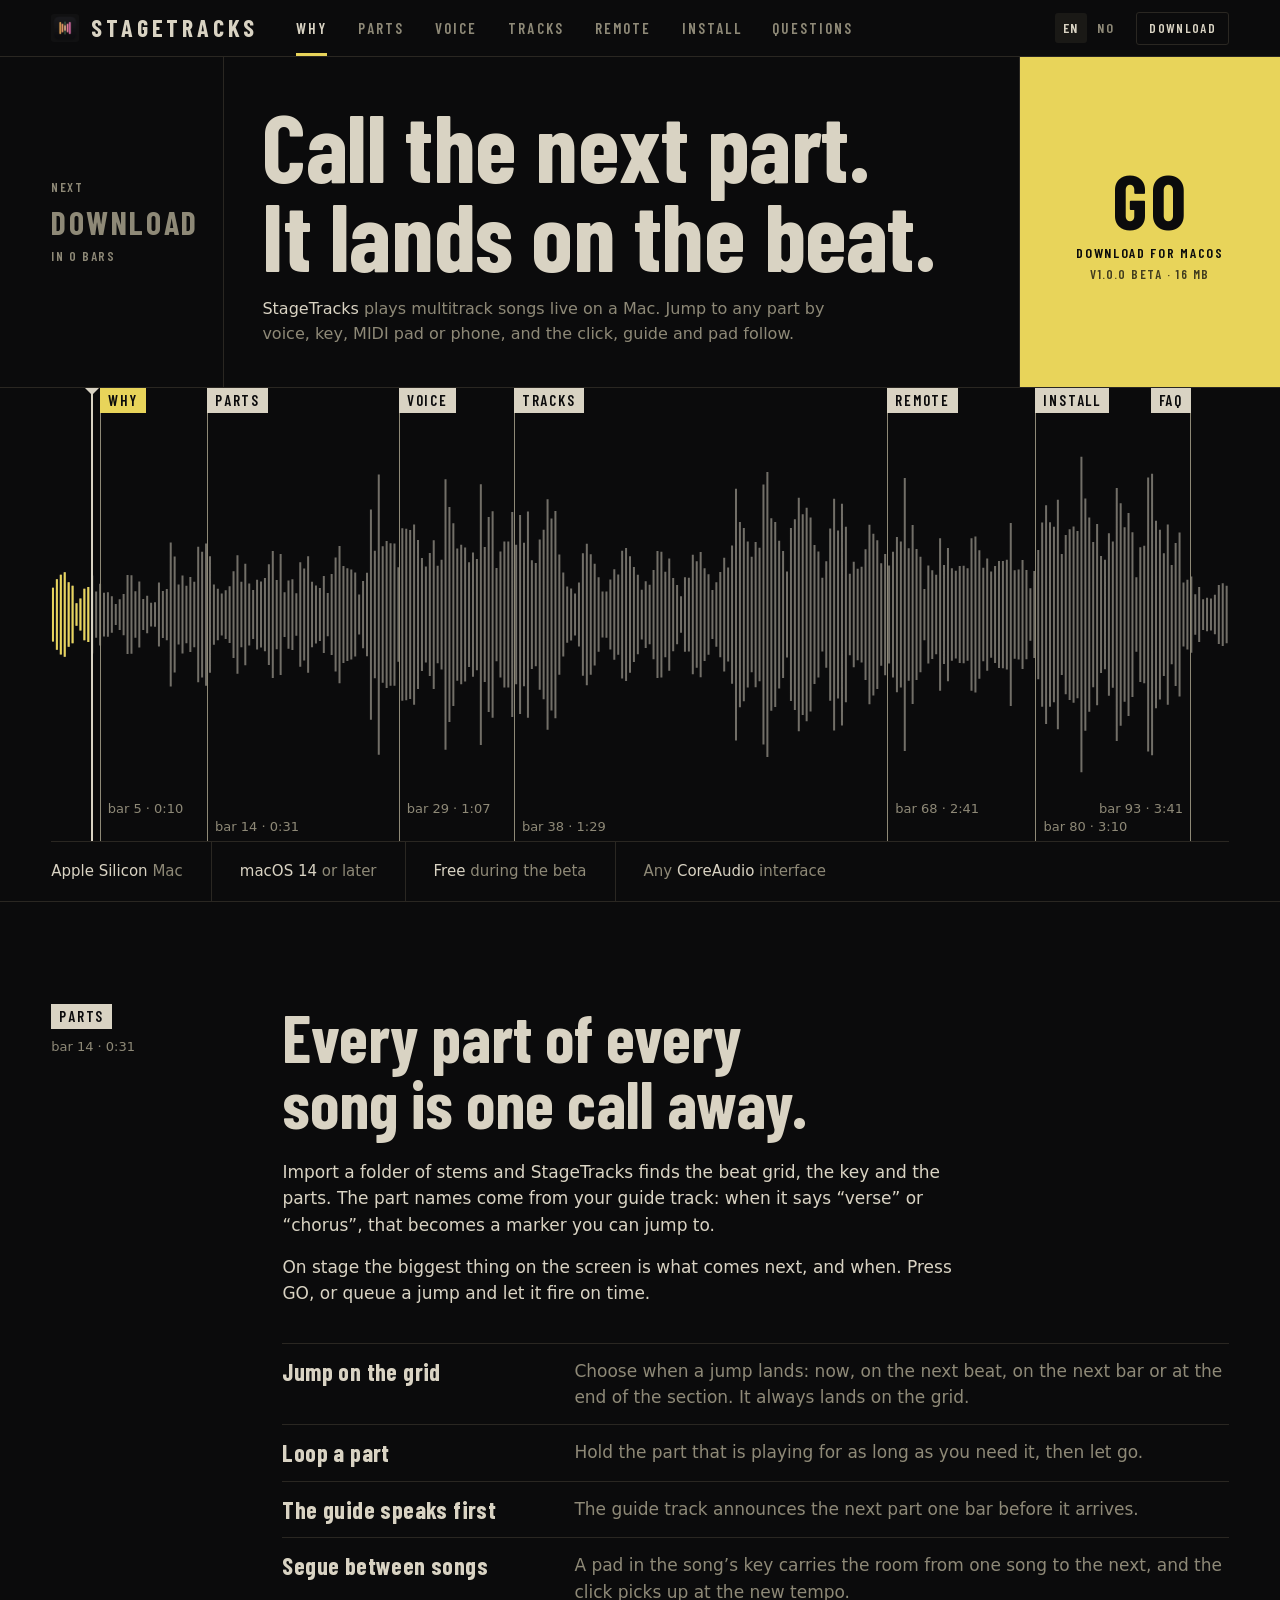
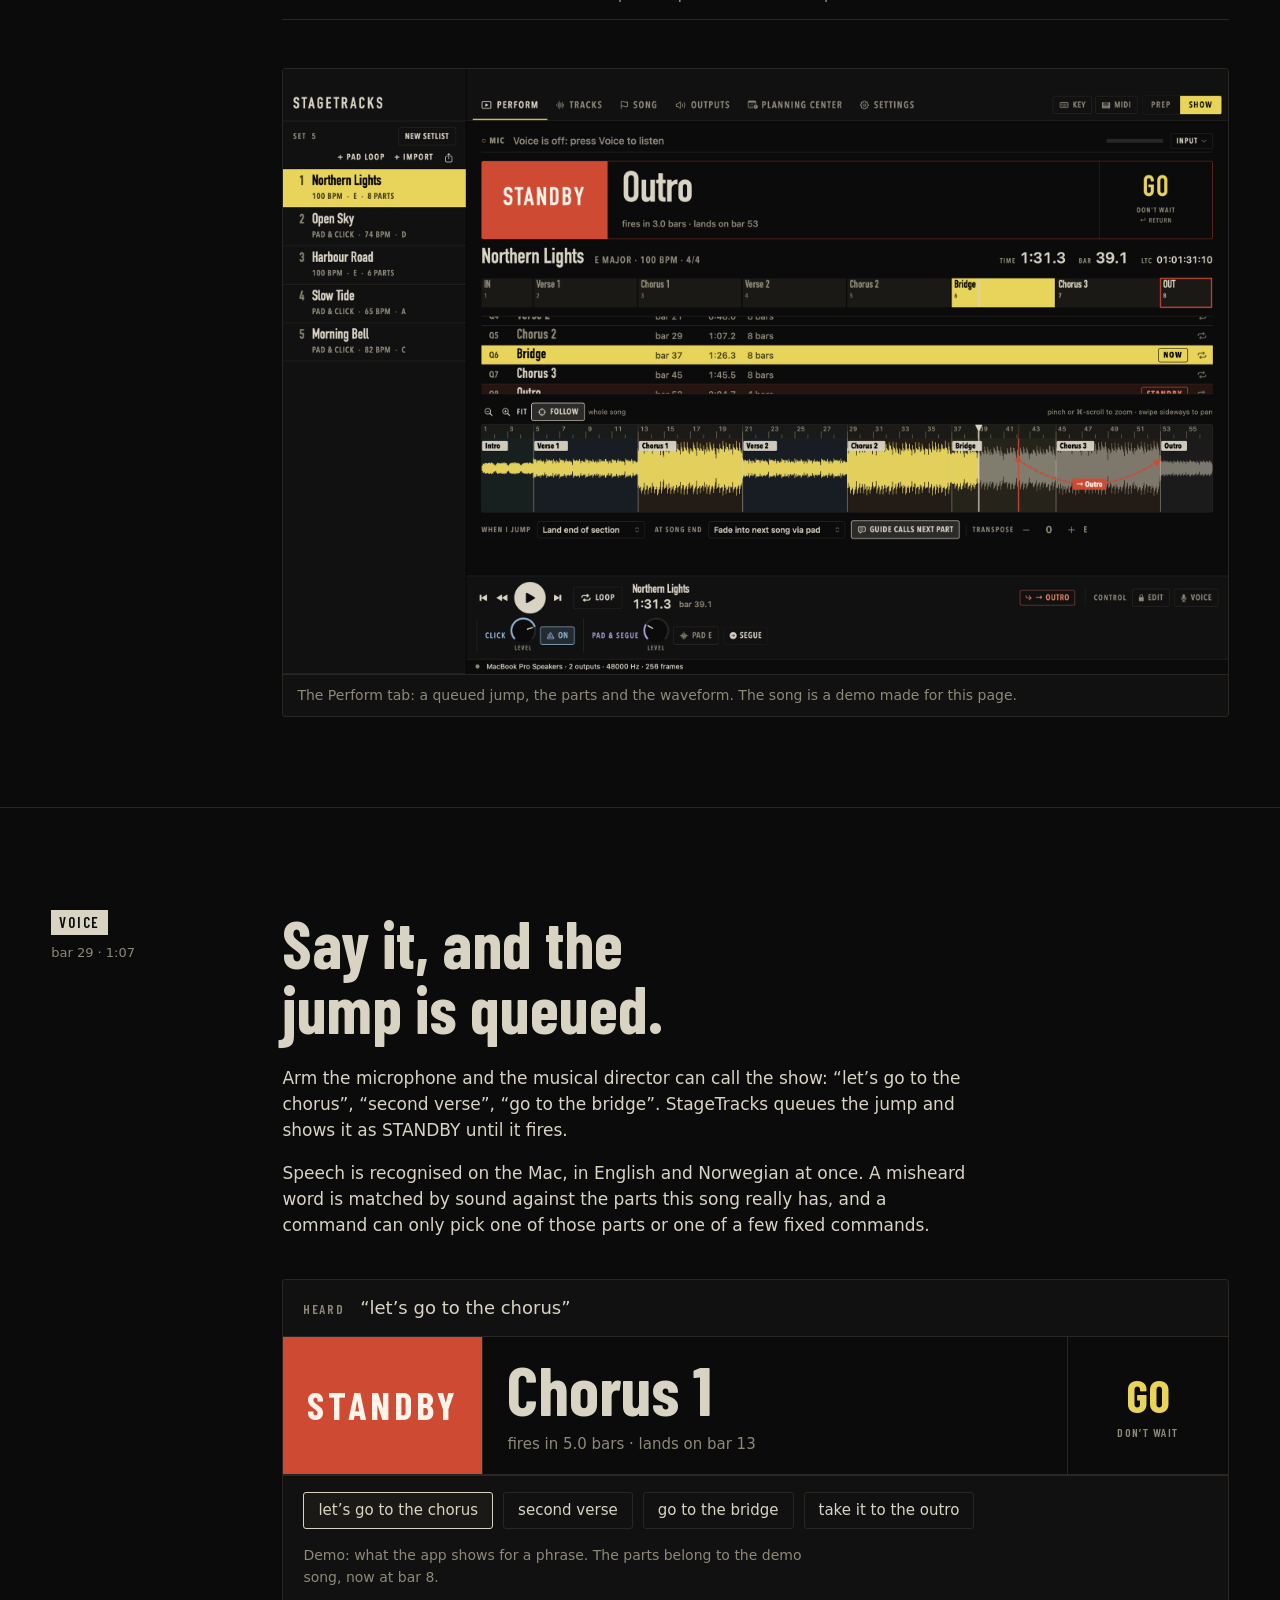
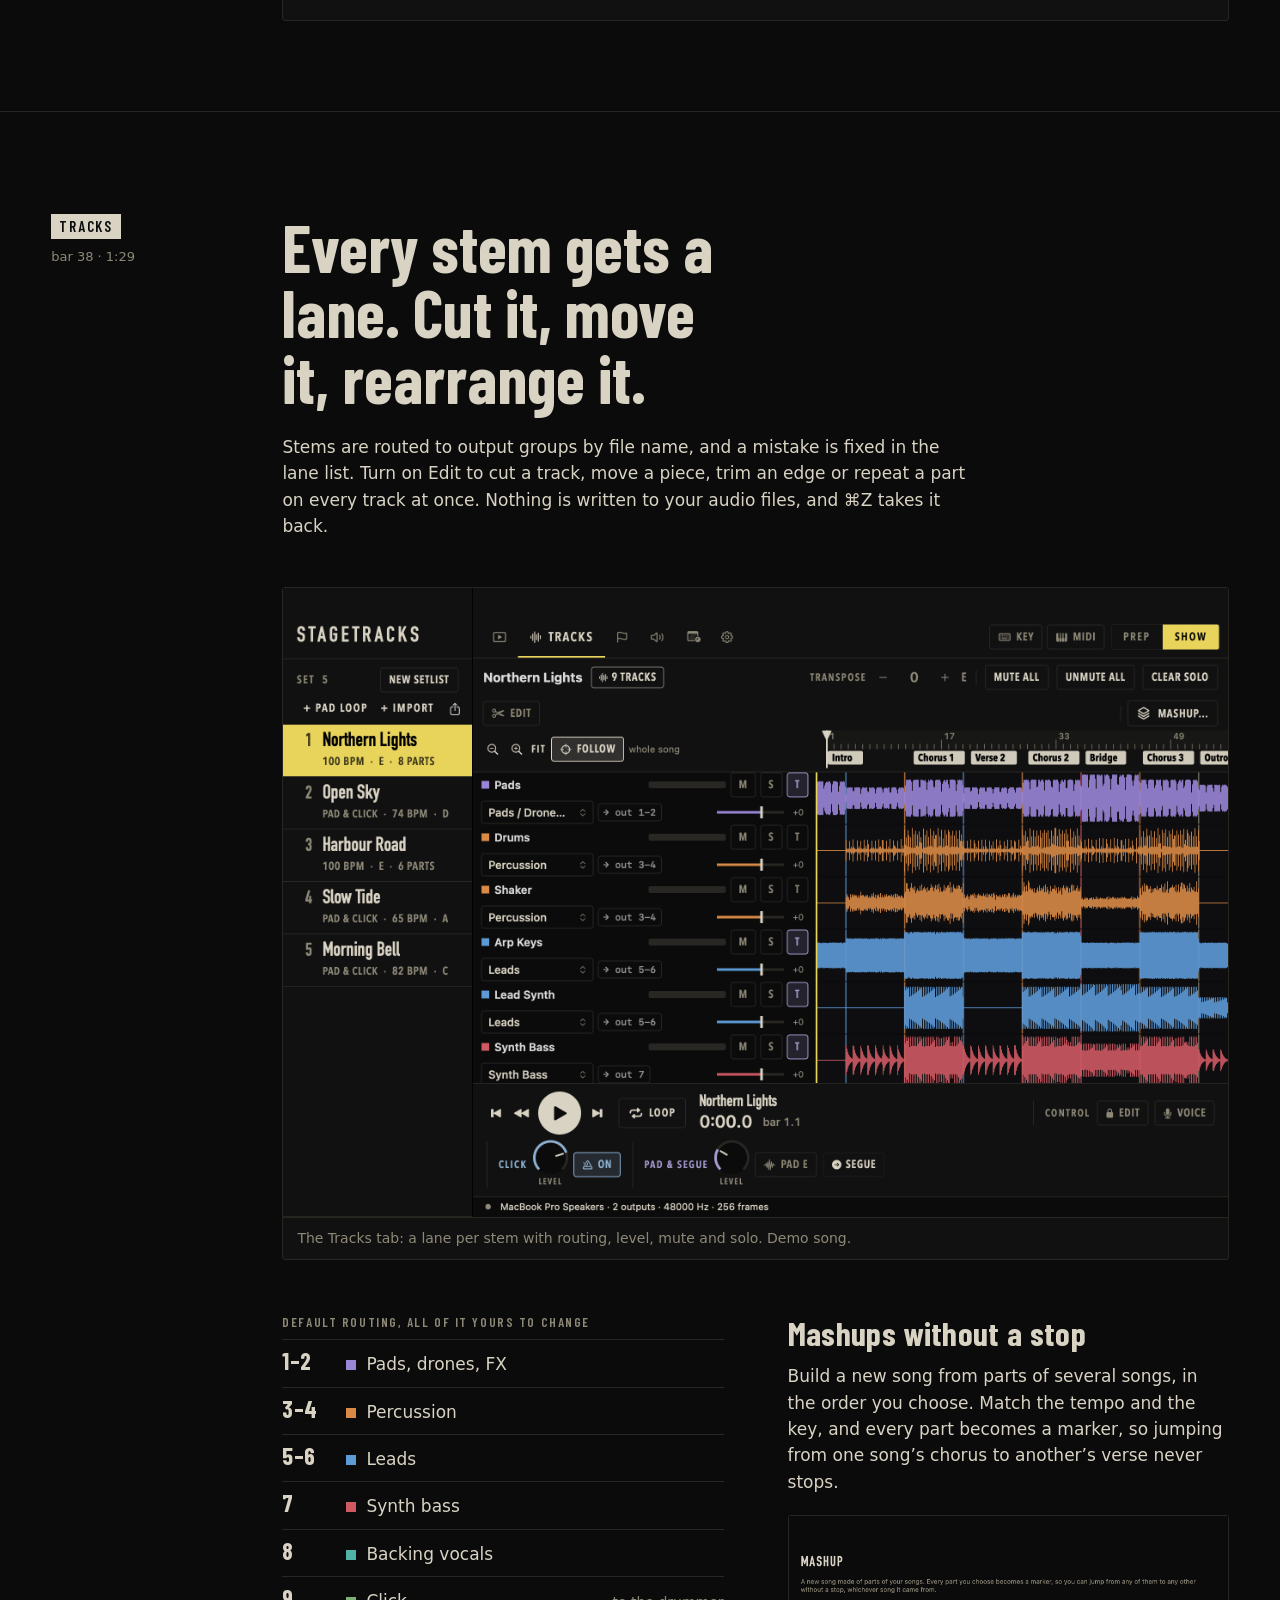
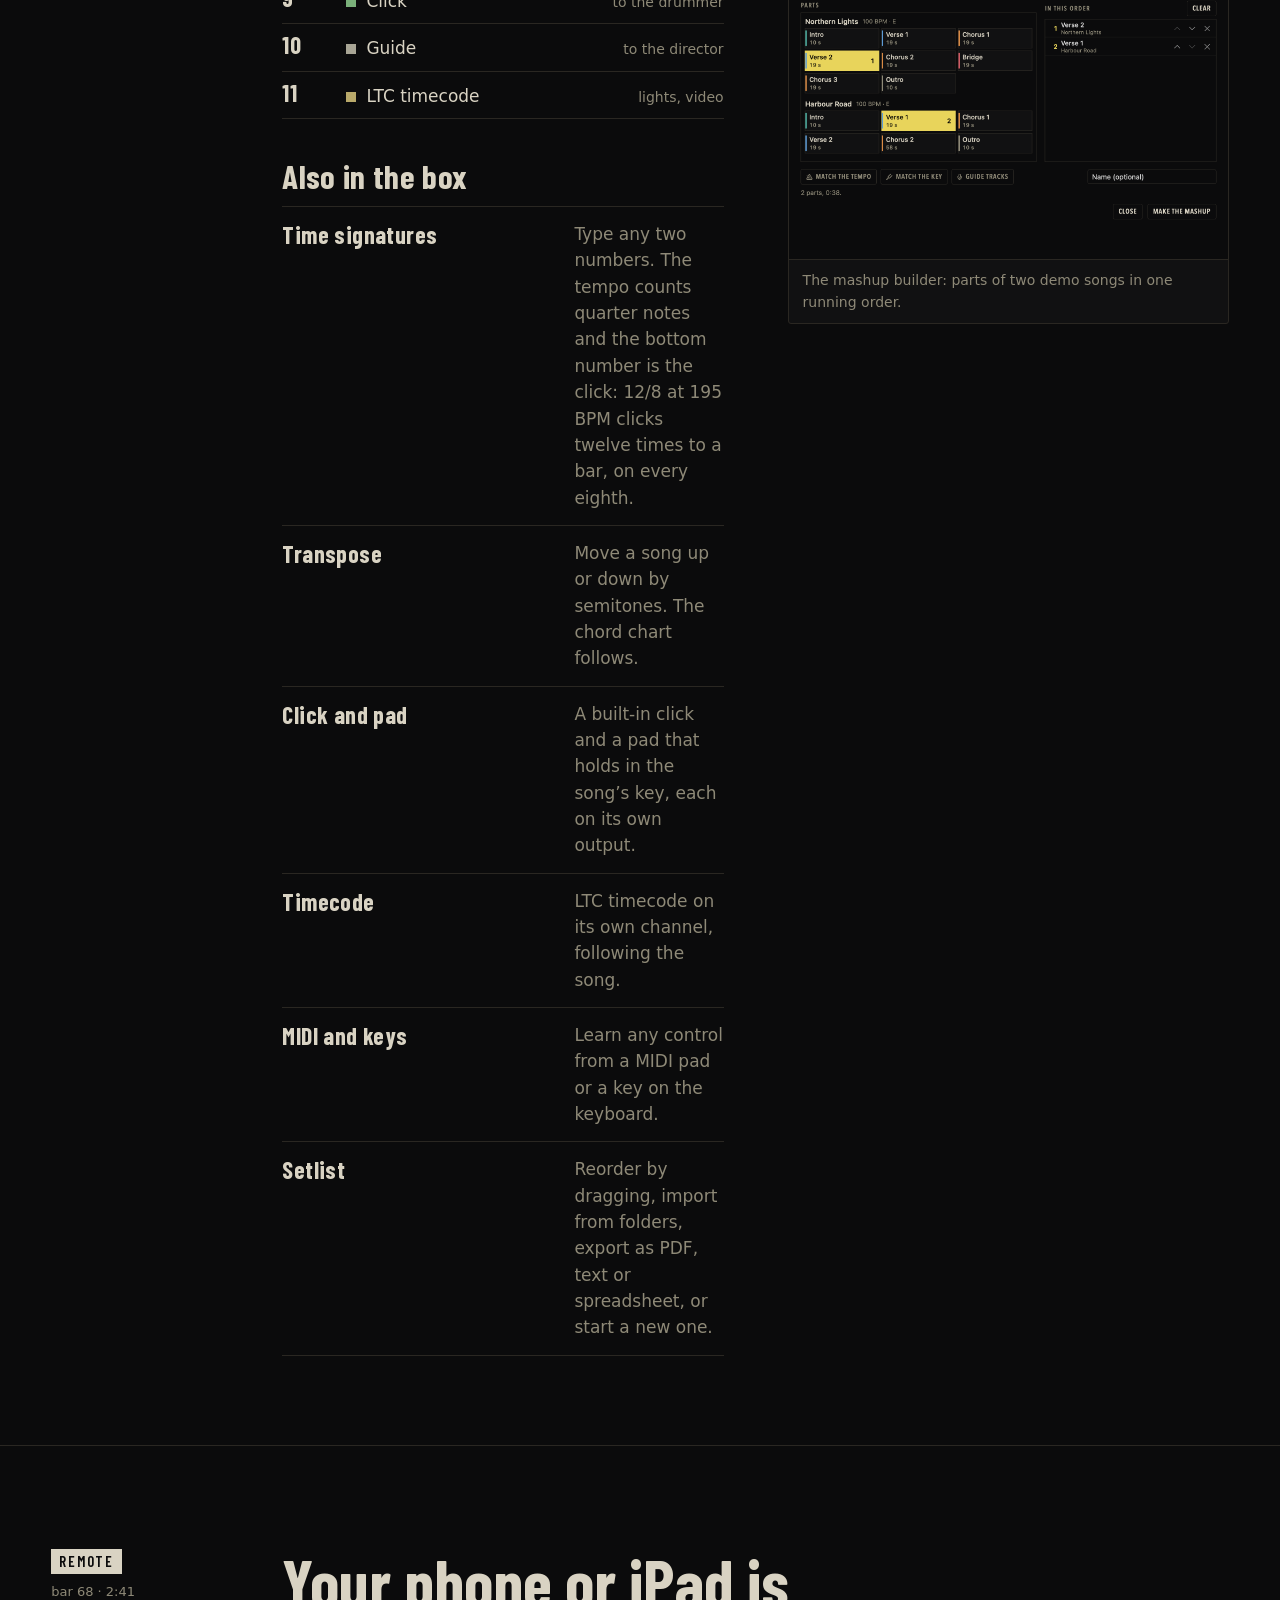
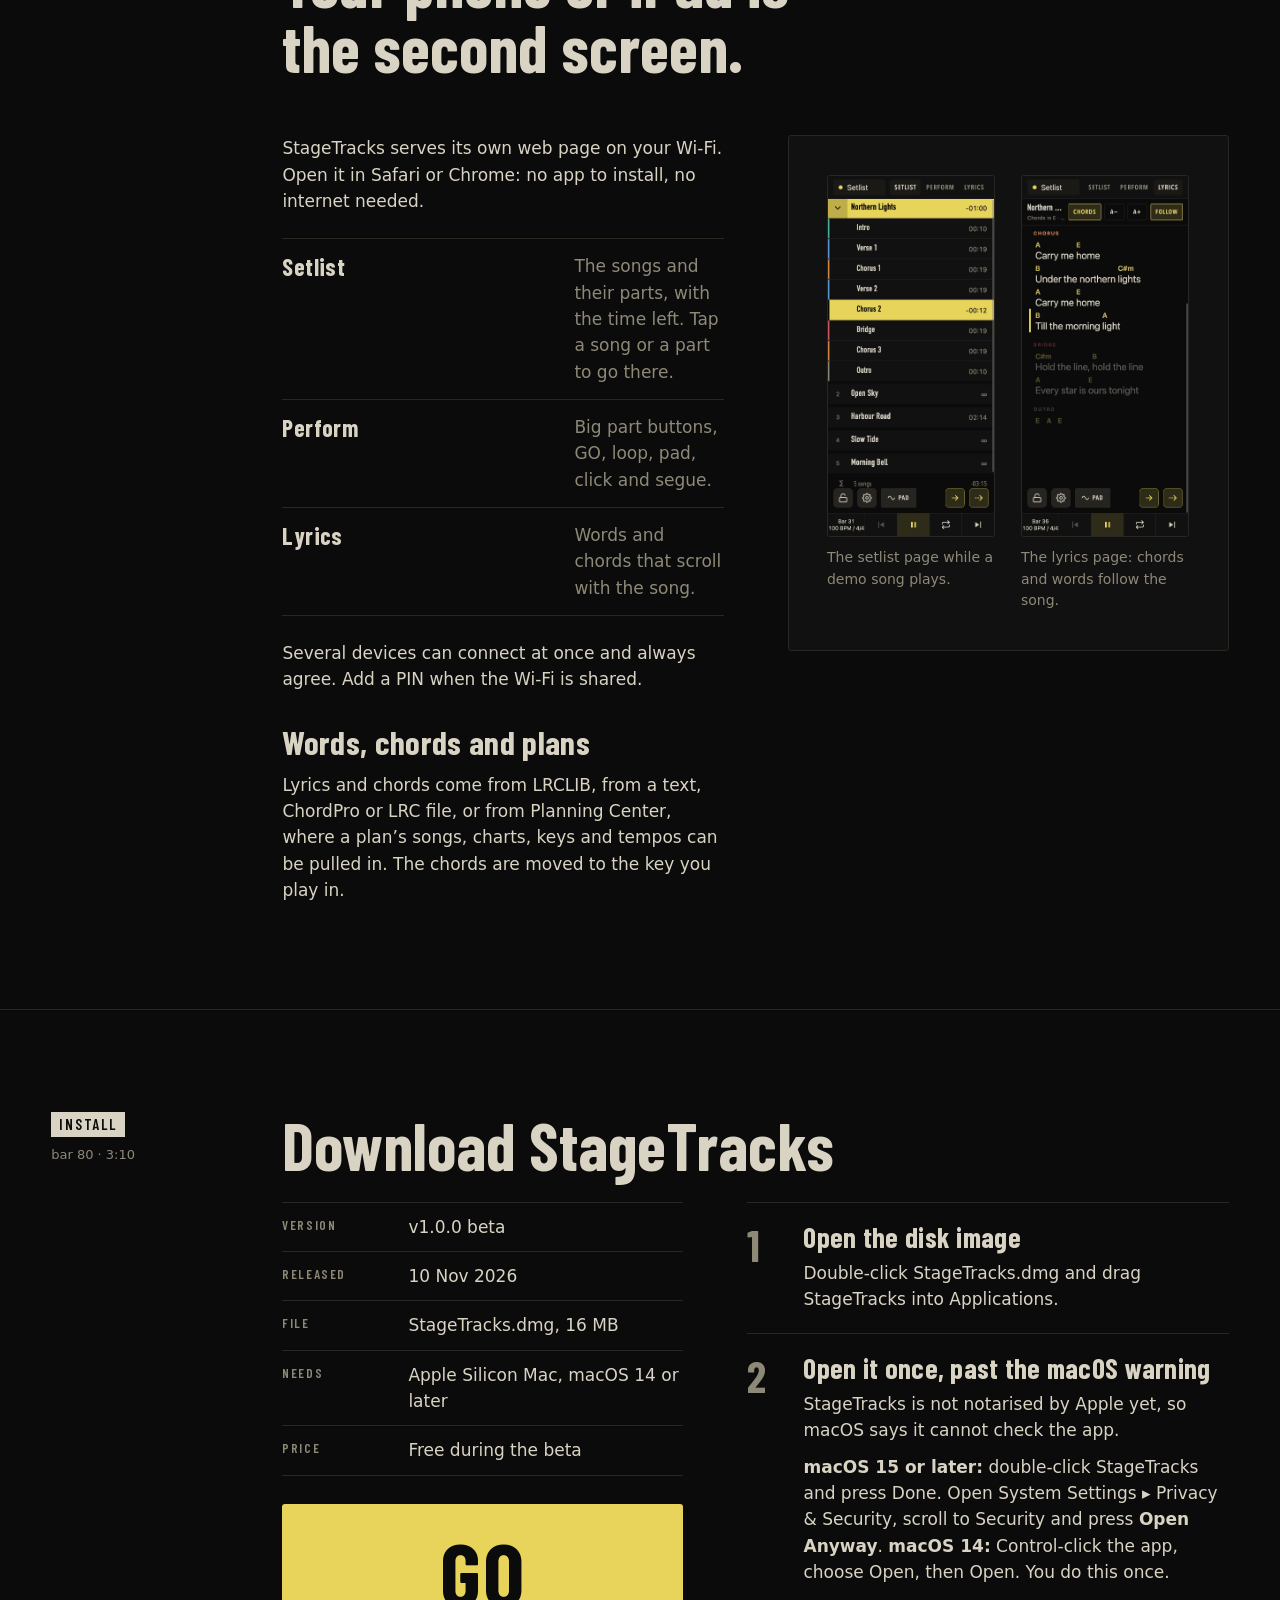
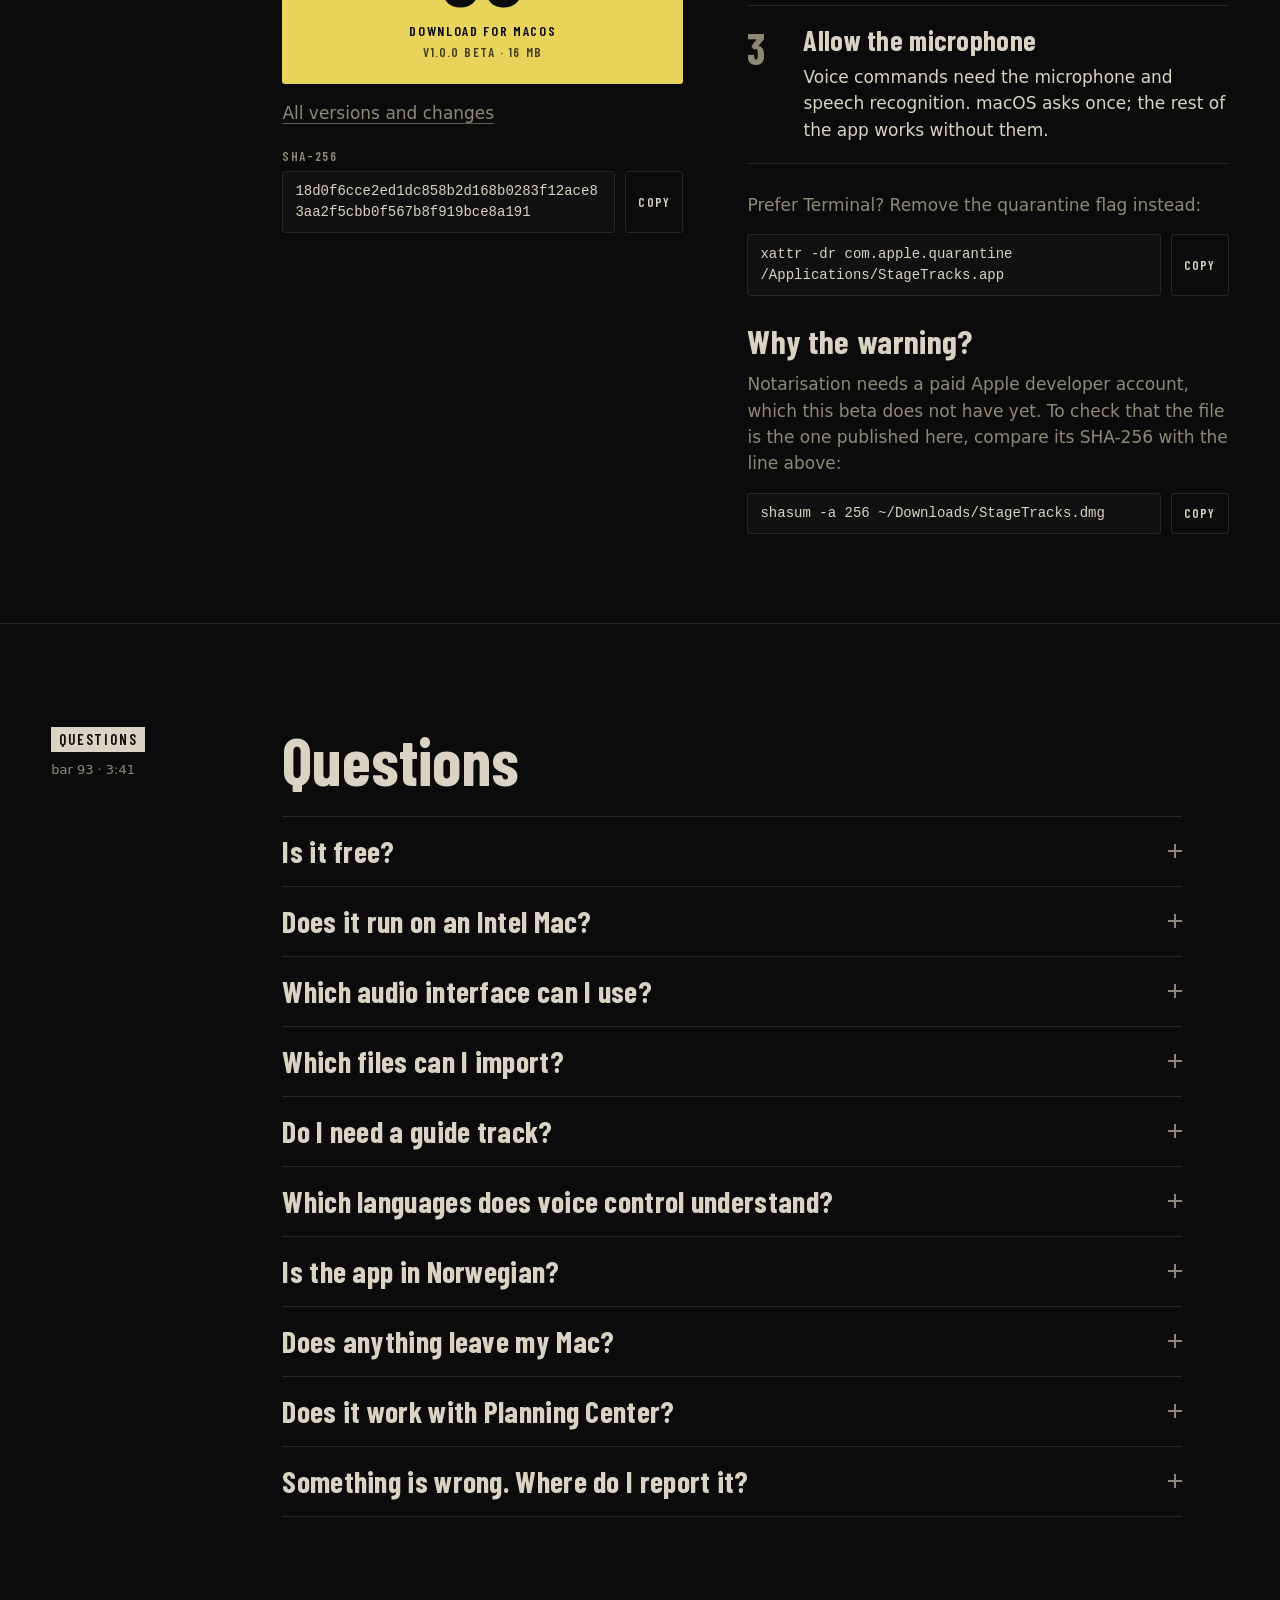
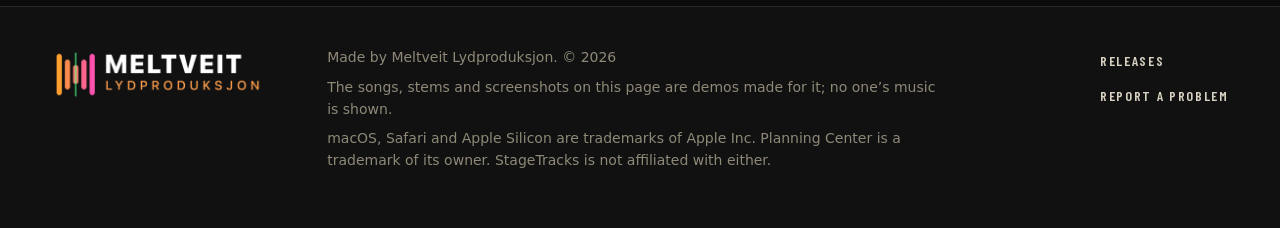
==== commit 64fea373: "Update the download site for version 1.0.0" ====
--- a/index.html
+++ b/index.html
@@ -18,12 +18,12 @@
 <svg width="0" height="0" style="position:absolute" aria-hidden="true" focusable="false"><defs><path id="wd" vector-effect="non-scaling-stroke" d="M2.0 85.1V114.9M6.0 80.5V119.5M10.0 77.9V122.1M14.0 76.6V123.4M18.0 82.1V117.9M22.0 84.1V115.9M26.0 93.8V106.2M30.0 91.1V108.9M34.0 85.7V114.3M38.0 84.8V115.2M42.0 78.4V121.6M46.0 87.2V112.8M50.0 82.9V117.1M54.0 87.9V112.1M58.0 87.7V112.3M62.0 89.9V110.1M66.0 94.2V105.8M70.0 91.5V108.5M74.0 88.6V111.4M78.0 78.1V121.9M82.0 78.3V121.7M86.0 87.1V112.9M90.0 81.7V118.3M94.0 91.4V108.6M98.0 89.6V110.4M102.0 93.4V106.6M106.0 93.2V106.8M110.0 82.3V117.7M114.0 87.0V113.0M118.0 85.8V114.2M122.0 60.1V139.9M126.0 67.9V132.1M130.0 83.4V116.6M134.0 78.4V121.6M138.0 84.1V115.9M142.0 79.2V120.8M146.0 81.9V118.1M150.0 62.5V137.5M154.0 65.2V134.8M158.0 60.6V139.4M162.0 67.7V132.3M166.0 83.3V116.7M170.0 85.7V114.3M174.0 88.4V111.6M178.0 86.5V113.5M182.0 84.3V115.7M186.0 76.0V124.0M190.0 67.2V132.8M194.0 81.9V118.1M198.0 71.9V128.1M202.0 82.8V117.2M206.0 86.4V113.6M210.0 80.7V119.3M214.0 81.7V118.3M218.0 79.7V120.3M222.0 72.1V127.9M226.0 64.8V135.2M230.0 80.8V119.2M234.0 66.5V133.5M238.0 87.6V112.4M242.0 81.1V118.9M246.0 80.4V119.6M250.0 88.2V111.8M254.0 71.1V128.9M258.0 74.5V125.5M262.0 67.7V132.3M266.0 81.9V118.1M270.0 83.9V116.1M274.0 85.3V114.7M278.0 78.7V121.3M282.0 88.0V112.0M286.0 77.6V122.4M290.0 68.4V131.6M294.0 62.0V138.0M298.0 73.1V126.9M302.0 74.3V125.7M306.0 75.1V124.9M310.0 76.7V123.3M314.0 88.9V111.1M318.0 81.4V118.6M322.0 76.9V123.1M326.0 41.8V158.2M330.0 64.7V135.3M334.0 22.4V177.6M338.0 62.2V137.8M342.0 59.3V140.7M346.0 60.5V139.5M350.0 60.6V139.4M354.0 73.8V126.2M358.0 52.2V147.8M362.0 52.5V147.5M366.0 53.2V146.8M370.0 50.1V149.9M374.0 58.7V141.3M378.0 68.7V131.3M382.0 73.4V126.6M386.0 65.9V134.1M390.0 58.8V141.2M394.0 73.0V127.0M398.0 69.6V130.4M402.0 25.1V174.9M406.0 40.5V159.5M410.0 49.4V150.6M414.0 63.4V136.6M418.0 61.4V138.6M422.0 62.9V137.1M426.0 71.0V129.0M430.0 65.6V134.4M434.0 69.2V130.8M438.0 27.8V172.2M442.0 62.6V137.4M446.0 46.0V154.0M450.0 42.8V157.2M454.0 74.2V125.8M458.0 65.1V134.9M462.0 59.6V140.4M466.0 59.6V140.4M470.0 43.2V156.8M474.0 61.4V138.6M478.0 44.9V155.1M482.0 60.3V139.7M486.0 42.9V157.1M490.0 69.9V130.1M494.0 71.4V128.6M498.0 58.4V141.6M502.0 53.1V146.9M506.0 36.2V163.8M510.0 46.8V153.2M514.0 42.6V157.4M518.0 66.7V133.3M522.0 76.7V123.3M526.0 84.4V115.6M530.0 85.6V114.4M534.0 88.4V111.6M538.0 82.3V117.7M542.0 66.1V133.9M546.0 60.8V139.2M550.0 66.6V133.4M554.0 71.8V128.2M558.0 79.4V120.6M562.0 87.3V112.7M566.0 87.2V112.8M570.0 80.6V119.4M574.0 74.9V125.1M578.0 77.8V122.2M582.0 64.6V135.4M586.0 63.2V136.8M590.0 67.7V132.3M594.0 73.7V126.3M598.0 78.0V122.0M602.0 86.2V113.8M606.0 81.5V118.5M610.0 83.5V116.5M614.0 75.3V124.7M618.0 64.8V135.2M622.0 65.2V134.8M626.0 76.3V123.7M630.0 68.9V131.1M634.0 79.7V120.3M638.0 83.6V116.4M642.0 89.9V110.1M646.0 79.4V120.6M650.0 79.6V120.4M654.0 66.9V133.1M658.0 70.5V129.5M662.0 65.3V134.7M666.0 74.3V125.7M670.0 77.7V122.3M674.0 86.4V113.6M678.0 82.1V117.9M682.0 76.4V123.6M686.0 68.5V131.5M690.0 74.0V126.0M694.0 61.7V138.3M698.0 30.3V169.7M702.0 48.7V151.3M706.0 52.0V148.0M710.0 59.6V140.4M714.0 68.0V132.0M718.0 59.8V140.2M722.0 63.0V137.0M726.0 28.0V172.0M730.0 21.1V178.9M734.0 46.7V153.3M738.0 48.8V151.2M742.0 59.1V140.9M746.0 64.8V135.2M750.0 76.2V123.8M754.0 52.1V147.9M758.0 47.2V152.8M762.0 35.3V164.7M766.0 44.4V155.6M770.0 40.9V159.1M774.0 46.3V153.7M778.0 61.5V138.5M782.0 65.1V134.9M786.0 79.6V120.4M790.0 70.5V129.5M794.0 52.3V147.7M798.0 35.8V164.2M802.0 53.5V146.5M806.0 38.6V161.4M810.0 51.4V148.6M814.0 77.4V122.6M818.0 70.8V129.2M822.0 74.7V125.3M826.0 73.5V126.5M830.0 63.8V136.2M834.0 50.3V149.7M838.0 55.2V144.8M842.0 58.8V141.2M846.0 71.6V128.4M850.0 66.4V133.6M854.0 72.9V127.1M858.0 65.2V134.8M862.0 57.0V143.0M866.0 59.6V140.4M870.0 24.4V175.6M874.0 63.3V136.7M878.0 50.4V149.6M882.0 63.7V136.3M886.0 68.0V132.0M890.0 85.8V114.2M894.0 72.9V127.1M898.0 75.4V124.6M902.0 78.0V122.0M906.0 57.8V142.2M910.0 72.6V127.4M914.0 63.1V136.9M918.0 74.4V125.6M922.0 75.7V124.3M926.0 73.1V126.9M930.0 73.0V127.0M934.0 74.4V125.6M938.0 57.8V142.2M942.0 56.8V143.2M946.0 64.4V135.6M950.0 74.1V125.9M954.0 68.9V131.1M958.0 76.1V123.9M962.0 73.1V126.9M966.0 70.4V129.6M970.0 70.3V129.7M974.0 69.6V130.4M978.0 49.3V150.7M982.0 75.5V124.5M986.0 75.1V124.9M990.0 69.8V130.2M994.0 75.3V124.7M998.0 85.5V114.5M1002.0 75.9V124.1M1006.0 64.2V135.8M1010.0 49.0V151.0M1014.0 39.4V160.6M1018.0 48.9V151.1M1022.0 51.4V148.6M1026.0 36.4V163.6M1030.0 66.5V133.5M1034.0 55.9V144.1M1038.0 52.7V147.3M1042.0 51.2V148.8M1046.0 53.7V146.3M1050.0 12.6V187.4M1054.0 35.7V164.3M1058.0 46.2V153.8M1062.0 59.8V140.2M1066.0 49.8V150.2M1070.0 67.6V132.4M1074.0 69.7V130.3M1078.0 55.0V145.0M1082.0 59.5V140.5M1086.0 29.9V170.1M1090.0 38.4V161.6M1094.0 51.7V148.3M1098.0 43.8V156.2M1102.0 54.4V145.6M1106.0 79.4V120.6M1110.0 62.7V137.3M1114.0 61.9V138.1M1118.0 24.1V175.9M1122.0 22.0V178.0M1126.0 48.1V151.9M1130.0 53.0V147.0M1134.0 66.0V134.0M1138.0 50.1V149.9M1142.0 72.5V127.5M1146.0 60.4V139.6M1150.0 54.6V145.4M1154.0 82.3V117.7M1158.0 80.7V119.3M1162.0 78.9V121.1M1166.0 88.8V111.2M1170.0 84.8V115.2M1174.0 91.5V108.5M1178.0 90.7V109.3M1182.0 91.1V108.9M1186.0 89.1V110.9M1190.0 83.7V116.3M1194.0 82.6V117.4M1198.0 84.1V115.9"/><path id="ws" vector-effect="non-scaling-stroke" d="M6.0 86.8V113.2M18.0 85.1V114.9M30.0 86.9V113.1M42.0 77.6V122.4M54.0 90.5V109.5M66.0 88.0V112.0M78.0 87.4V112.6M90.0 93.8V106.2M102.0 88.8V111.2M114.0 85.1V114.9M126.0 81.9V118.1M138.0 72.4V127.6M150.0 66.1V133.9M162.0 75.7V124.3M174.0 76.5V123.5M186.0 88.1V111.9M198.0 87.7V112.3M210.0 87.2V112.8M222.0 76.8V123.2M234.0 63.1V136.9M246.0 67.5V132.5M258.0 64.6V135.4M270.0 77.1V122.9M282.0 76.4V123.6M294.0 88.8V111.2M306.0 87.0V113.0M318.0 79.4V120.6M330.0 48.2V151.8M342.0 49.8V150.2M354.0 60.2V139.8M366.0 54.2V145.8M378.0 62.8V137.2M390.0 68.5V131.5M402.0 62.3V137.7M414.0 77.3V122.7M426.0 54.8V145.2M438.0 42.7V157.3M450.0 64.5V135.5M462.0 47.4V152.6M474.0 44.9V155.1M486.0 69.7V130.3M498.0 64.6V135.4M510.0 60.2V139.8M522.0 89.1V110.9M534.0 80.2V119.8M546.0 83.3V116.7M558.0 70.1V129.9M570.0 60.5V139.5M582.0 77.5V122.5M594.0 84.5V115.5M606.0 86.6V113.4M618.0 83.6V116.4M630.0 90.2V109.8M642.0 87.3V112.7M654.0 76.5V123.5M666.0 62.7V137.3M678.0 71.4V128.6M690.0 73.3V126.7M702.0 46.8V153.2M714.0 73.7V126.3M726.0 67.2V132.8M738.0 77.2V122.8M750.0 60.6V139.4M762.0 37.6V162.4M774.0 63.3V136.7M786.0 38.1V161.9M798.0 39.0V161.0M810.0 64.9V135.1M822.0 68.9V131.1M834.0 57.5V142.5M846.0 58.1V141.9M858.0 73.9V126.1M870.0 46.2V153.8M882.0 25.4V174.6M894.0 68.1V131.9M906.0 59.1V140.9M918.0 79.1V120.9M930.0 77.4V122.6M942.0 76.6V123.4M954.0 78.1V121.9M966.0 70.1V129.9M978.0 78.4V121.6M990.0 66.9V133.1M1002.0 49.1V150.9M1014.0 34.5V165.5M1026.0 49.9V150.1M1038.0 62.1V137.9M1050.0 53.9V146.1M1062.0 64.6V135.4M1074.0 74.2V125.8M1086.0 36.6V163.4M1098.0 46.6V153.4M1110.0 38.0V162.0M1122.0 51.9V148.1M1134.0 50.4V149.6M1146.0 64.7V135.3M1158.0 93.6V106.4M1170.0 89.7V110.3M1182.0 92.1V107.9M1194.0 82.5V117.5"/></defs></svg>
 <header class="top"><div class="top-in"><a class="brand" href="./" aria-label="StageTracks home"><img src="assets/img/favicon-64.png" alt="" width="28" height="28"><span>STAGETRACKS</span></a><div class="slot"><nav class="nav" aria-label="Sections"><a href="#why">Why</a><a href="#parts">Parts</a><a href="#voice">Voice</a><a href="#tracks">Tracks</a><a href="#remote">Remote</a><a href="#install">Install</a><a href="#faq">Questions</a></nav><nav class="map mini" aria-label="Song map, current position"><div class="bars" aria-hidden="true"><svg class="r dense" viewBox="0 0 1200 200" preserveAspectRatio="none"><use href="#wd"/></svg><svg class="r sparse" viewBox="0 0 1200 200" preserveAspectRatio="none"><use href="#ws"/></svg><svg class="p dense" viewBox="0 0 1200 200" preserveAspectRatio="none"><use href="#wd"/></svg><svg class="p sparse" viewBox="0 0 1200 200" preserveAspectRatio="none"><use href="#ws"/></svg></div><a class="fl on" href="#why" data-f="why" title="Why" style="--f:3.5%"><em>Why</em><small data-bar="bar">bar 4 · 0:07</small></a><a class="fl" href="#parts" data-f="parts" title="Parts" style="--f:11%"><em>Parts</em><small data-bar="bar">bar 11 · 0:24</small></a><a class="fl" href="#voice" data-f="voice" title="Voice" style="--f:27%"><em>Voice</em><small data-bar="bar">bar 27 · 1:02</small></a><a class="fl" href="#tracks" data-f="tracks" title="Tracks" style="--f:41%"><em>Tracks</em><small data-bar="bar">bar 40 · 1:34</small></a><a class="fl" href="#remote" data-f="remote" title="Remote" style="--f:63%"><em>Remote</em><small data-bar="bar">bar 61 · 2:24</small></a><a class="fl" href="#install" data-f="install" title="Install" style="--f:79%"><em>Install</em><small data-bar="bar">bar 76 · 3:00</small></a><a class="fl flip" href="#faq" data-f="faq" title="Questions" style="--f:90%"><em>FAQ</em><small data-bar="bar">bar 87 · 3:26</small></a><div class="ph"></div></nav></div><div class="tools"><div class="lang" role="group" aria-label="Language"><a href="./" hreflang="en" lang="en" aria-current="true">EN</a><a href="no/" hreflang="no" lang="no">NO</a></div><a class="btn dl-btn" href="#install">Download</a></div></div></header>
 <main id="main">
-<section class="hero" id="why" data-part="why" aria-label="StageTracks"><div class="call"><div class="nx"><span class="lab">Next</span><span class="cue">DOWNLOAD</span><span class="lab">in 0 bars</span></div><div class="mid"><h1>Call the next part.<br>It lands on the beat.</h1><p class="lead"><b>StageTracks</b> plays multitrack songs live on a Mac. Jump to any part by voice, key, MIDI pad or phone, and the click, guide and pad follow.</p></div><a class="go" href="https://github.com/The13ThMoose/Stagetracks/releases/latest/download/StageTracks.dmg"><b>GO</b><span>Download for macOS</span><span>v0.2.1 beta · 16 MB</span></a></div><nav class="map hero-map" aria-label="Song map"><div class="bars" aria-hidden="true"><svg class="r dense" viewBox="0 0 1200 200" preserveAspectRatio="none"><use href="#wd"/></svg><svg class="r sparse" viewBox="0 0 1200 200" preserveAspectRatio="none"><use href="#ws"/></svg><svg class="p dense" viewBox="0 0 1200 200" preserveAspectRatio="none"><use href="#wd"/></svg><svg class="p sparse" viewBox="0 0 1200 200" preserveAspectRatio="none"><use href="#ws"/></svg></div><a class="fl on" href="#why" data-f="why" title="Why" style="--f:3.5%"><em>Why</em><small data-bar="bar">bar 4 · 0:07</small></a><a class="fl" href="#parts" data-f="parts" title="Parts" style="--f:11%"><em>Parts</em><small data-bar="bar">bar 11 · 0:24</small></a><a class="fl" href="#voice" data-f="voice" title="Voice" style="--f:27%"><em>Voice</em><small data-bar="bar">bar 27 · 1:02</small></a><a class="fl" href="#tracks" data-f="tracks" title="Tracks" style="--f:41%"><em>Tracks</em><small data-bar="bar">bar 40 · 1:34</small></a><a class="fl" href="#remote" data-f="remote" title="Remote" style="--f:63%"><em>Remote</em><small data-bar="bar">bar 61 · 2:24</small></a><a class="fl" href="#install" data-f="install" title="Install" style="--f:79%"><em>Install</em><small data-bar="bar">bar 76 · 3:00</small></a><a class="fl flip" href="#faq" data-f="faq" title="Questions" style="--f:90%"><em>FAQ</em><small data-bar="bar">bar 87 · 3:26</small></a><div class="ph"></div></nav><ul class="reqs"><li><b>Apple Silicon</b> Mac</li><li><b>macOS 14</b> or later</li><li><b>Free</b> during the beta</li><li>Any <b>CoreAudio</b> interface</li></ul></section>
+<section class="hero" id="why" data-part="why" aria-label="StageTracks"><div class="call"><div class="nx"><span class="lab">Next</span><span class="cue">DOWNLOAD</span><span class="lab">in 0 bars</span></div><div class="mid"><h1>Call the next part.<br>It lands on the beat.</h1><p class="lead"><b>StageTracks</b> plays multitrack songs live on a Mac. Jump to any part by voice, key, MIDI pad or phone, and the click, guide and pad follow.</p></div><a class="go" href="https://github.com/The13ThMoose/Stagetracks/releases/latest/download/StageTracks.dmg"><b>GO</b><span>Download for macOS</span><span>v1.0.0 beta · 16 MB</span></a></div><nav class="map hero-map" aria-label="Song map"><div class="bars" aria-hidden="true"><svg class="r dense" viewBox="0 0 1200 200" preserveAspectRatio="none"><use href="#wd"/></svg><svg class="r sparse" viewBox="0 0 1200 200" preserveAspectRatio="none"><use href="#ws"/></svg><svg class="p dense" viewBox="0 0 1200 200" preserveAspectRatio="none"><use href="#wd"/></svg><svg class="p sparse" viewBox="0 0 1200 200" preserveAspectRatio="none"><use href="#ws"/></svg></div><a class="fl on" href="#why" data-f="why" title="Why" style="--f:3.5%"><em>Why</em><small data-bar="bar">bar 4 · 0:07</small></a><a class="fl" href="#parts" data-f="parts" title="Parts" style="--f:11%"><em>Parts</em><small data-bar="bar">bar 11 · 0:24</small></a><a class="fl" href="#voice" data-f="voice" title="Voice" style="--f:27%"><em>Voice</em><small data-bar="bar">bar 27 · 1:02</small></a><a class="fl" href="#tracks" data-f="tracks" title="Tracks" style="--f:41%"><em>Tracks</em><small data-bar="bar">bar 40 · 1:34</small></a><a class="fl" href="#remote" data-f="remote" title="Remote" style="--f:63%"><em>Remote</em><small data-bar="bar">bar 61 · 2:24</small></a><a class="fl" href="#install" data-f="install" title="Install" style="--f:79%"><em>Install</em><small data-bar="bar">bar 76 · 3:00</small></a><a class="fl flip" href="#faq" data-f="faq" title="Questions" style="--f:90%"><em>FAQ</em><small data-bar="bar">bar 87 · 3:26</small></a><div class="ph"></div></nav><ul class="reqs"><li><b>Apple Silicon</b> Mac</li><li><b>macOS 14</b> or later</li><li><b>Free</b> during the beta</li><li>Any <b>CoreAudio</b> interface</li></ul></section>
 <section class="part" id="parts" data-part="parts" aria-labelledby="parts-h"><div class="in"><div class="gut"><span class="flag">Parts</span><span class="pos" data-bar="bar">bar 11 · 0:24</span></div><div class="main"><h2 id="parts-h">Every part of every song is one call away.</h2><p>Import a folder of stems and StageTracks finds the beat grid, the key and the parts. The part names come from your guide track: when it says “verse” or “chorus”, that becomes a marker you can jump to.</p><p>On stage the biggest thing on the screen is what comes next, and when. Press GO, or queue a jump and let it fire on time.</p><dl class="rows"><div><dt>Jump on the grid</dt><dd>Choose when a jump lands: now, on the next beat, on the next bar or at the end of the section. It always lands on the grid.</dd></div><div><dt>Loop a part</dt><dd>Hold the part that is playing for as long as you need it, then let go.</dd></div><div><dt>The guide speaks first</dt><dd>The guide track announces the next part one bar before it arrives.</dd></div><div><dt>Segue between songs</dt><dd>A pad in the song’s key carries the room from one song to the next, and the click picks up at the new tempo.</dd></div></dl><figure class="shot"><div class="pan"><img src="assets/img/app-perform.png" alt="The Perform tab of StageTracks: a STANDBY call for the Outro, the list of parts and the waveform of the demo song Northern Lights." width="2400" height="1536" loading="lazy" decoding="async"></div><figcaption>The Perform tab: a queued jump, the parts and the waveform. The song is a demo made for this page.</figcaption></figure></div></div></section>
 <section class="part" id="voice" data-part="voice" aria-labelledby="voice-h"><div class="in"><div class="gut"><span class="flag">Voice</span><span class="pos" data-bar="bar">bar 27 · 1:02</span></div><div class="main"><h2 id="voice-h">Say it, and the jump is queued.</h2><p>Arm the microphone and the musical director can call the show: “let’s go to the chorus”, “second verse”, “go to the bridge”. StageTracks queues the jump and shows it as STANDBY until it fires.</p><p>Speech is recognised on the Mac, in English and Norwegian at once. A misheard word is matched by sound against the parts this song really has, and a command can only pick one of those parts or one of a few fixed commands.</p><div class="demo" data-demo><div class="heard"><span class="lab">Heard</span><q data-heard>let’s go to the chorus</q></div><div class="call" data-state="standby"><div class="st">STANDBY</div><div class="nm" aria-live="polite"><strong data-name>Chorus 1</strong><span data-detail>fires in 5.0 bars · lands on bar 13</span></div><div class="gk"><b>GO</b><span>Don’t wait</span></div></div><div class="chips" role="group" aria-label="Heard"><button class="chip" type="button" aria-pressed="true" data-said="let’s go to the chorus" data-name="Chorus 1" data-detail="fires in 5.0 bars · lands on bar 13">let’s go to the chorus</button><button class="chip" type="button" aria-pressed="false" data-said="second verse" data-name="Verse 2" data-detail="fires in 5.0 bars · lands on bar 21">second verse</button><button class="chip" type="button" aria-pressed="false" data-said="go to the bridge" data-name="Bridge" data-detail="fires in 5.0 bars · lands on bar 37">go to the bridge</button><button class="chip" type="button" aria-pressed="false" data-said="take it to the outro" data-name="Outro" data-detail="fires in 5.0 bars · lands on bar 53">take it to the outro</button></div><p class="demo-note">Demo: what the app shows for a phrase. The parts belong to the demo song, now at bar 8.</p></div></div></div></section>
 <section class="part" id="tracks" data-part="tracks" aria-labelledby="tracks-h"><div class="in"><div class="gut"><span class="flag">Tracks</span><span class="pos" data-bar="bar">bar 40 · 1:34</span></div><div class="main"><h2 id="tracks-h">Every stem gets a lane. Cut it, move it, rearrange it.</h2><p>Stems are routed to output groups by file name, and a mistake is fixed in the lane list. Turn on Edit to cut a track, move a piece, trim an edge or repeat a part on every track at once. Nothing is written to your audio files, and ⌘Z takes it back.</p><figure class="shot"><div class="pan"><img src="assets/img/app-tracks.png" alt="The Tracks tab: a waveform lane for each of the demo song’s nine stems, with output group, level, mute and solo." width="2200" height="1464" loading="lazy" decoding="async"></div><figcaption>The Tracks tab: a lane per stem with routing, level, mute and solo. Demo song.</figcaption></figure><div class="split"><div><table class="patch"><caption>Default routing, all of it yours to change</caption><tr><td class="ch tab">1–2</td><td><i class="sw" style="background:var(--t-pads)"></i>Pads, drones, FX</td><td class="note"></td></tr><tr><td class="ch tab">3–4</td><td><i class="sw" style="background:var(--t-perc)"></i>Percussion</td><td class="note"></td></tr><tr><td class="ch tab">5–6</td><td><i class="sw" style="background:var(--t-leads)"></i>Leads</td><td class="note"></td></tr><tr><td class="ch tab">7</td><td><i class="sw" style="background:var(--t-bass)"></i>Synth bass</td><td class="note"></td></tr><tr><td class="ch tab">8</td><td><i class="sw" style="background:var(--t-bgv)"></i>Backing vocals</td><td class="note"></td></tr><tr><td class="ch tab">9</td><td><i class="sw" style="background:var(--t-click)"></i>Click</td><td class="note">to the drummer</td></tr><tr><td class="ch tab">10</td><td><i class="sw" style="background:var(--t-guide)"></i>Guide</td><td class="note">to the director</td></tr><tr><td class="ch tab">11</td><td><i class="sw" style="background:var(--t-ltc)"></i>LTC timecode</td><td class="note">lights, video</td></tr></table><h3 style="margin-top:40px">Also in the box</h3><dl class="rows" style="margin-top:0"><div><dt>Time signatures</dt><dd>Type any two numbers. The tempo counts quarter notes and the bottom number is the click: 12/8 at 195 BPM clicks twelve times to a bar, on every eighth.</dd></div><div><dt>Transpose</dt><dd>Move a song up or down by semitones. The chord chart follows.</dd></div><div><dt>Click and pad</dt><dd>A built-in click and a pad that holds in the song’s key, each on its own output.</dd></div><div><dt>Timecode</dt><dd>LTC timecode on its own channel, following the song.</dd></div><div><dt>MIDI and keys</dt><dd>Learn any control from a MIDI pad or a key on the keyboard.</dd></div><div><dt>Setlist</dt><dd>Reorder by dragging, import from folders, export as PDF, text or spreadsheet, or start a new one.</dd></div></dl></div><div><h3>Mashups without a stop</h3><p>Build a new song from parts of several songs, in the order you choose. Match the tempo and the key, and every part becomes a marker, so jumping from one song’s chorus to another’s verse never stops.</p><figure class="shot"><div class="pan"><img src="assets/img/app-mashup.png" alt="The mashup builder: parts of two demo songs, Northern Lights and Harbour Road, in one running order." width="1640" height="1280" loading="lazy" decoding="async"></div><figcaption>The mashup builder: parts of two demo songs in one running order.</figcaption></figure></div></div></div></div></section>
 <section class="part" id="remote" data-part="remote" aria-labelledby="remote-h"><div class="in"><div class="gut"><span class="flag">Remote</span><span class="pos" data-bar="bar">bar 61 · 2:24</span></div><div class="main"><h2 id="remote-h">Your phone or iPad is the second screen.</h2><div class="split"><div><p>StageTracks serves its own web page on your Wi-Fi. Open it in Safari or Chrome: no app to install, no internet needed.</p><dl class="rows" style="margin:24px 0"><div><dt>Setlist</dt><dd>The songs and their parts, with the time left. Tap a song or a part to go there.</dd></div><div><dt>Perform</dt><dd>Big part buttons, GO, loop, pad, click and segue.</dd></div><div><dt>Lyrics</dt><dd>Words and chords that scroll with the song.</dd></div></dl><p>Several devices can connect at once and always agree. Add a PIN when the Wi-Fi is shared.</p><h3 style="margin-top:32px">Words, chords and plans</h3><p>Lyrics and chords come from LRCLIB, from a text, ChordPro or LRC file, or from Planning Center, where a plan’s songs, charts, keys and tempos can be pulled in. The chords are moved to the key you play in.</p></div><div class="phones"><figure><img src="assets/img/remote-setlist.jpg" alt="The web remote’s setlist page on a phone while Chorus 2 of the demo song plays, with the time left in each part." width="750" height="1624" loading="lazy" decoding="async"><figcaption>The setlist page while a demo song plays.</figcaption></figure><figure><img src="assets/img/remote-lyrics.jpg" alt="The web remote’s lyrics page on a phone: the chorus of the demo song with chords above the words and the current line marked." width="750" height="1624" loading="lazy" decoding="async"><figcaption>The lyrics page: chords and words follow the song.</figcaption></figure></div></div></div></div></section>
-<section class="part" id="install" data-part="install" aria-labelledby="install-h"><div class="in"><div class="gut"><span class="flag">Install</span><span class="pos" data-bar="bar">bar 76 · 3:00</span></div><div class="main"><h2 id="install-h">Download StageTracks</h2><div class="dl"><div><dl class="facts"><div><dt>Version</dt><dd>v0.2.1 beta</dd></div><div><dt>Released</dt><dd>30 Oct 2026</dd></div><div><dt>File</dt><dd>StageTracks.dmg, 16 MB</dd></div><div><dt>Needs</dt><dd>Apple Silicon Mac, macOS 14 or later</dd></div><div><dt>Price</dt><dd>Free during the beta</dd></div></dl><a class="go xl" href="https://github.com/The13ThMoose/Stagetracks/releases/latest/download/StageTracks.dmg"><b>GO</b><span>Download for macOS</span><span>v0.2.1 beta · 16 MB</span></a><p class="dim" style="margin-top:16px"><a href="https://github.com/The13ThMoose/Stagetracks/releases">All versions and changes</a></p><div class="sha"><span class="lab">SHA-256</span><div class="code"><code id="sha">0654de12e0d3134aed79dea5eae3523abbdd79edd05a70c5505fb911b1591eca</code><button class="btn" type="button" data-copy="sha" data-done="Copied">Copy</button></div></div></div><div><ol class="steps"><li><div><h3>Open the disk image</h3><p>Double-click StageTracks.dmg and drag StageTracks into Applications.</p></div></li><li><div><h3>Open it once, past the macOS warning</h3><p>StageTracks is not notarised by Apple yet, so macOS says it cannot check the app.</p><p><b>macOS 15 or later:</b> double-click StageTracks and press Done. Open System Settings ▸ Privacy &amp; Security, scroll to Security and press <b>Open Anyway</b>. <b>macOS 14:</b> Control-click the app, choose Open, then Open. You do this once.</p></div></li><li><div><h3>Allow the microphone</h3><p>Voice commands need the microphone and speech recognition. macOS asks once; the rest of the app works without them.</p></div></li></ol><div class="why"><p>Prefer Terminal? Remove the quarantine flag instead:</p><div class="code"><code id="xattr">xattr -dr com.apple.quarantine /Applications/StageTracks.app</code><button class="btn" type="button" data-copy="xattr" data-done="Copied">Copy</button></div><h3 style="margin-top:28px">Why the warning?</h3><p>Notarisation needs a paid Apple developer account, which this beta does not have yet. To check that the file is the one published here, compare its SHA-256 with the line above:</p><div class="code"><code id="shacmd">shasum -a 256 ~/Downloads/StageTracks.dmg</code><button class="btn" type="button" data-copy="shacmd" data-done="Copied">Copy</button></div></div></div></div></div></div></section>
+<section class="part" id="install" data-part="install" aria-labelledby="install-h"><div class="in"><div class="gut"><span class="flag">Install</span><span class="pos" data-bar="bar">bar 76 · 3:00</span></div><div class="main"><h2 id="install-h">Download StageTracks</h2><div class="dl"><div><dl class="facts"><div><dt>Version</dt><dd>v1.0.0 beta</dd></div><div><dt>Released</dt><dd>10 Nov 2026</dd></div><div><dt>File</dt><dd>StageTracks.dmg, 16 MB</dd></div><div><dt>Needs</dt><dd>Apple Silicon Mac, macOS 14 or later</dd></div><div><dt>Price</dt><dd>Free during the beta</dd></div></dl><a class="go xl" href="https://github.com/The13ThMoose/Stagetracks/releases/latest/download/StageTracks.dmg"><b>GO</b><span>Download for macOS</span><span>v1.0.0 beta · 16 MB</span></a><p class="dim" style="margin-top:16px"><a href="https://github.com/The13ThMoose/Stagetracks/releases">All versions and changes</a></p><div class="sha"><span class="lab">SHA-256</span><div class="code"><code id="sha">18d0f6cce2ed1dc858b2d168b0283f12ace83aa2f5cbb0f567b8f919bce8a191</code><button class="btn" type="button" data-copy="sha" data-done="Copied">Copy</button></div></div></div><div><ol class="steps"><li><div><h3>Open the disk image</h3><p>Double-click StageTracks.dmg and drag StageTracks into Applications.</p></div></li><li><div><h3>Open it once, past the macOS warning</h3><p>StageTracks is not notarised by Apple yet, so macOS says it cannot check the app.</p><p><b>macOS 15 or later:</b> double-click StageTracks and press Done. Open System Settings ▸ Privacy &amp; Security, scroll to Security and press <b>Open Anyway</b>. <b>macOS 14:</b> Control-click the app, choose Open, then Open. You do this once.</p></div></li><li><div><h3>Allow the microphone</h3><p>Voice commands need the microphone and speech recognition. macOS asks once; the rest of the app works without them.</p></div></li></ol><div class="why"><p>Prefer Terminal? Remove the quarantine flag instead:</p><div class="code"><code id="xattr">xattr -dr com.apple.quarantine /Applications/StageTracks.app</code><button class="btn" type="button" data-copy="xattr" data-done="Copied">Copy</button></div><h3 style="margin-top:28px">Why the warning?</h3><p>Notarisation needs a paid Apple developer account, which this beta does not have yet. To check that the file is the one published here, compare its SHA-256 with the line above:</p><div class="code"><code id="shacmd">shasum -a 256 ~/Downloads/StageTracks.dmg</code><button class="btn" type="button" data-copy="shacmd" data-done="Copied">Copy</button></div></div></div></div></div></div></section>
 <section class="part" id="faq" data-part="faq" aria-labelledby="faq-h"><div class="in"><div class="gut"><span class="flag">Questions</span><span class="pos" data-bar="bar">bar 87 · 3:26</span></div><div class="main"><h2 id="faq-h">Questions</h2><div class="faq"><details><summary>Is it free?<i aria-hidden="true"></i></summary><div class="ans"><p>Yes, while it is in beta. What happens after the beta will be announced here.</p></div></details><details><summary>Does it run on an Intel Mac?<i aria-hidden="true"></i></summary><div class="ans"><p>No. This build is for Apple Silicon (M1 or later) and needs macOS 14 or later.</p></div></details><details><summary>Which audio interface can I use?<i aria-hidden="true"></i></summary><div class="ans"><p>Any CoreAudio interface, with any number of outputs. StageTracks talks to the device directly, so a 16-channel USB interface gets 16 outputs. If a device misbehaves, the Outputs tab can copy an audio report for you to send along.</p></div></details><details><summary>Which files can I import?<i aria-hidden="true"></i></summary><div class="ans"><p>A folder of stems per song (WAV, AIFF, CAF, MP3, M4A or FLAC), a folder of song folders, or drop them on the window. Stems are routed by file name: Click, Guide, Synth Bass, BGVs and so on.</p></div></details><details><summary>Do I need a guide track?<i aria-hidden="true"></i></summary><div class="ans"><p>No, but with one the parts are named for you; each spoken call is read on the Mac. Without it the parts get neutral names you can change, and markers can be placed by hand.</p></div></details><details><summary>Which languages does voice control understand?<i aria-hidden="true"></i></summary><div class="ans"><p>English and Norwegian at once. On macOS 26 English uses Apple’s newer speech analyzer, which copes better with noise.</p></div></details><details><summary>Is the app in Norwegian?<i aria-hidden="true"></i></summary><div class="ans"><p>The app is in English. Voice control understands Norwegian, and this page comes in both languages.</p></div></details><details><summary>Does anything leave my Mac?<i aria-hidden="true"></i></summary><div class="ans"><p>Audio and speech stay on the Mac. Lookups you ask for, such as lyrics from LRCLIB or your plans from Planning Center, go to those services. If you store your own Claude API key for the optional language-model fallback, the phrase is sent to that service for a decision when the rules cannot decide.</p></div></details><details><summary>Does it work with Planning Center?<i aria-hidden="true"></i></summary><div class="ans"><p>Yes. Sign in from the Planning Center tab to see your services and plans, take a plan’s chart, key and tempo into a song, or add a plan’s song as a pad and click loop. Signing in needs an API client ID that you create for your own Planning Center account.</p></div></details><details><summary>Something is wrong. Where do I report it?<i aria-hidden="true"></i></summary><div class="ans"><p>Open an issue on <a href="https://github.com/The13ThMoose/Stagetracks/issues">GitHub</a>. Say which macOS you run and what you did; the Outputs tab can copy an audio report for audio problems.</p></div></details></div></div></div></section>
 </main>
 <footer class="foot"><div class="foot-in"><img src="assets/img/meltveit-logo.png" alt="Meltveit Lydproduksjon" width="900" height="225" loading="lazy"><div><p>Made by Meltveit Lydproduksjon. © 2026</p><p>The songs, stems and screenshots on this page are demos made for it; no one’s music is shown.</p><p>macOS, Safari and Apple Silicon are trademarks of Apple Inc. Planning Center is a trademark of its owner. StageTracks is not affiliated with either.</p></div><ul><li><a href="https://github.com/The13ThMoose/Stagetracks/releases">Releases</a></li><li><a href="https://github.com/The13ThMoose/Stagetracks/issues">Report a problem</a></li></ul></div></footer>
